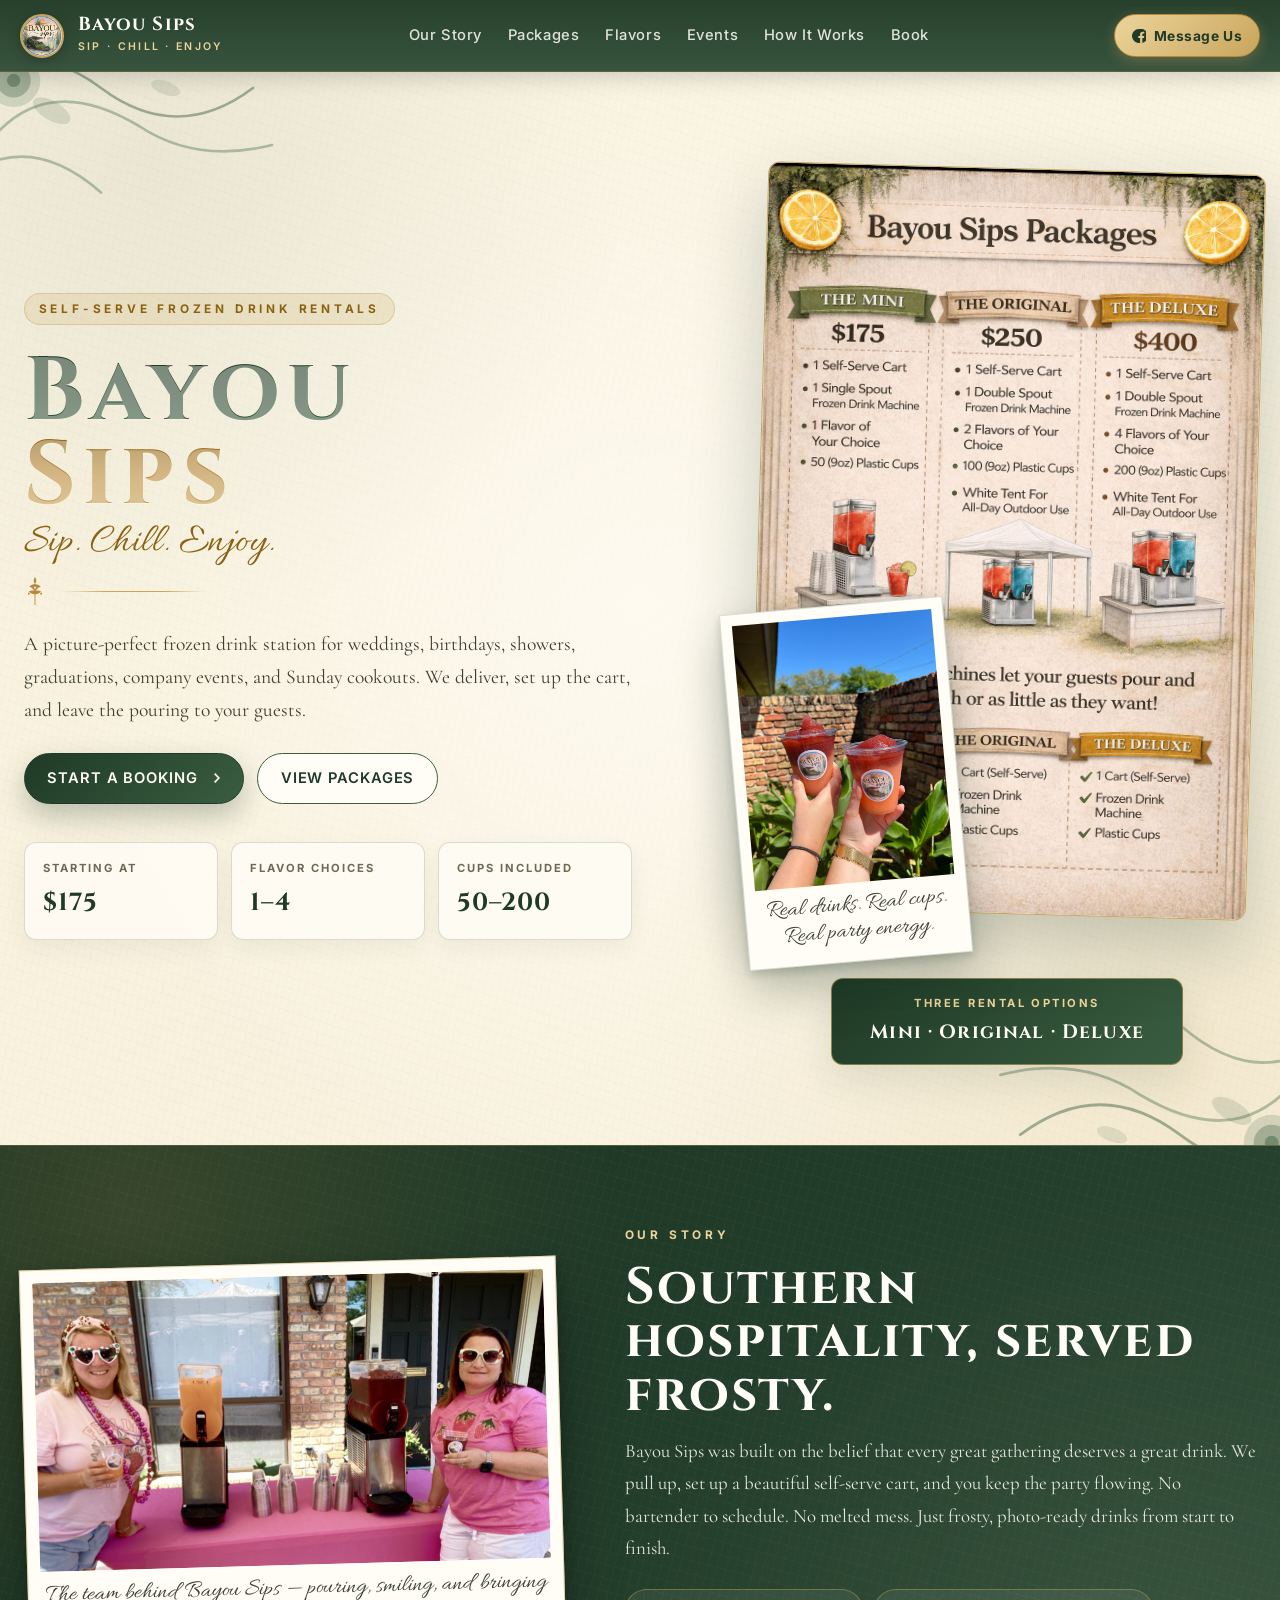
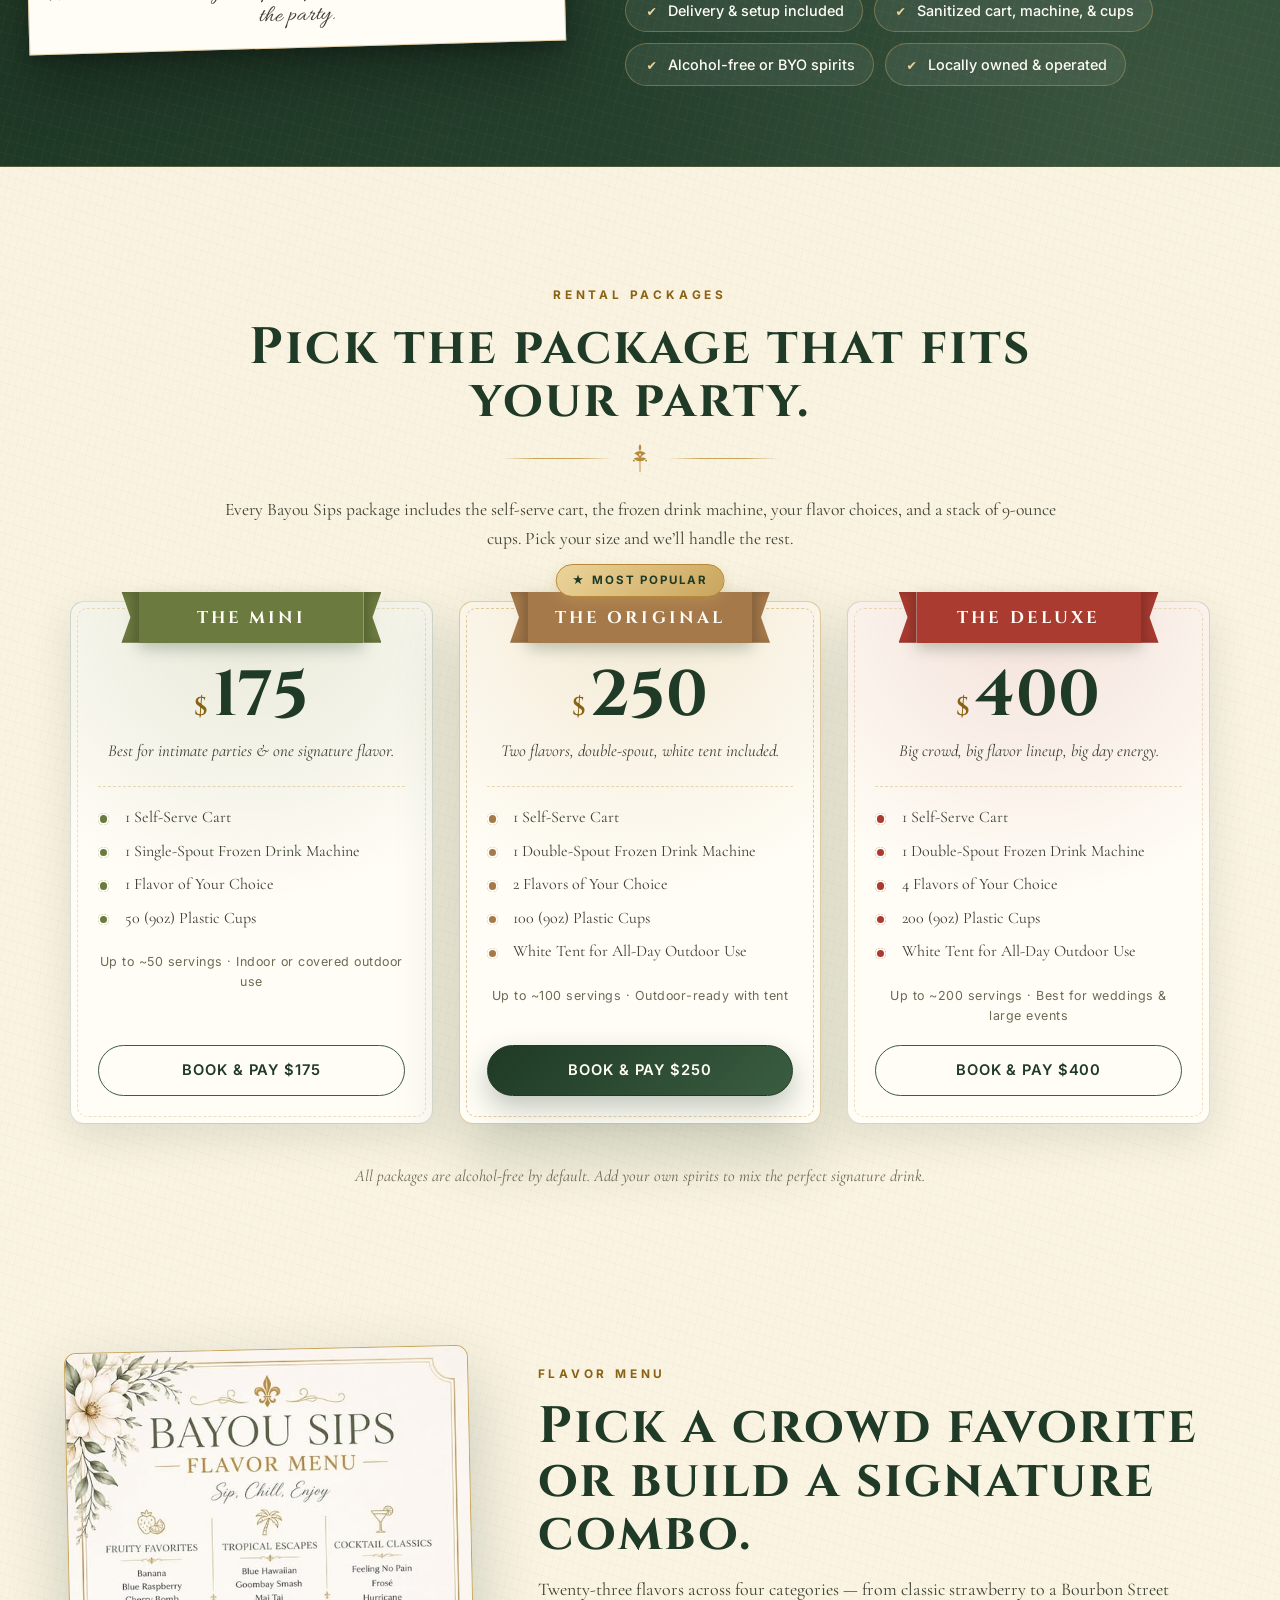
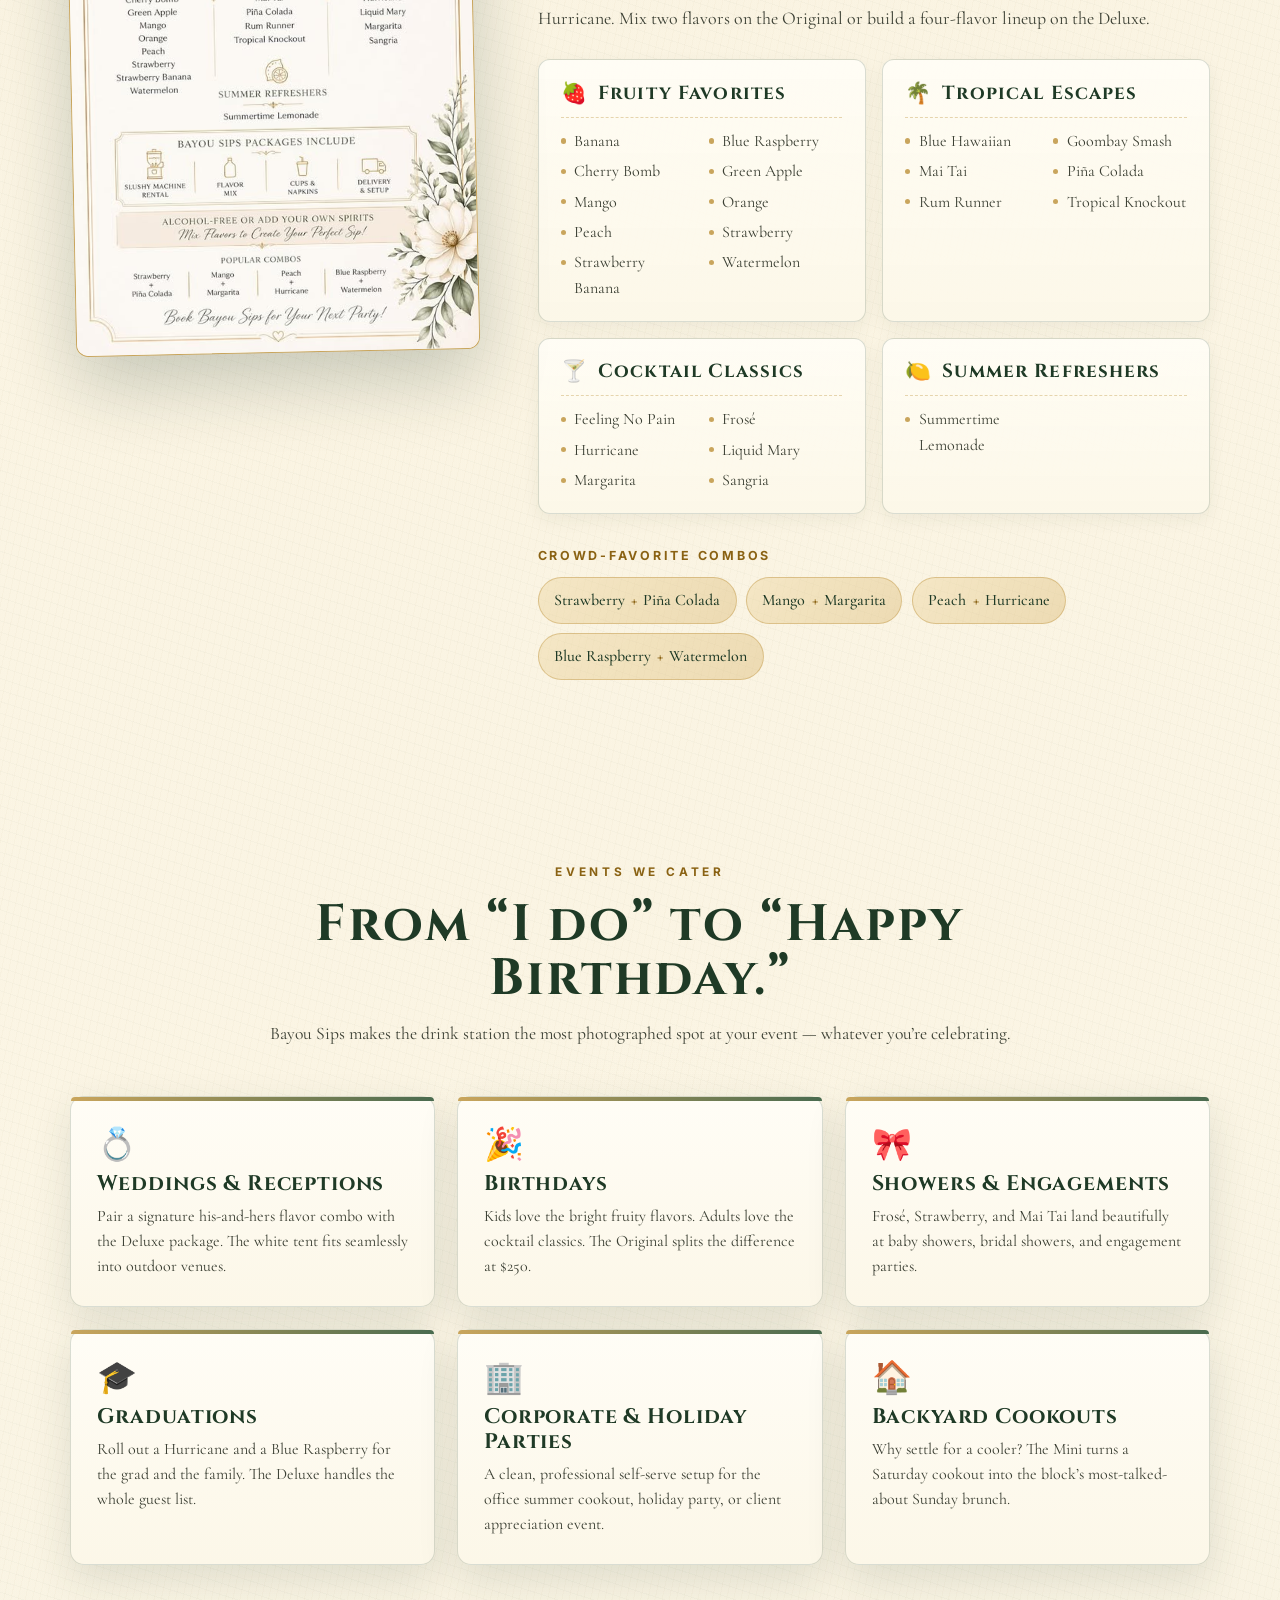
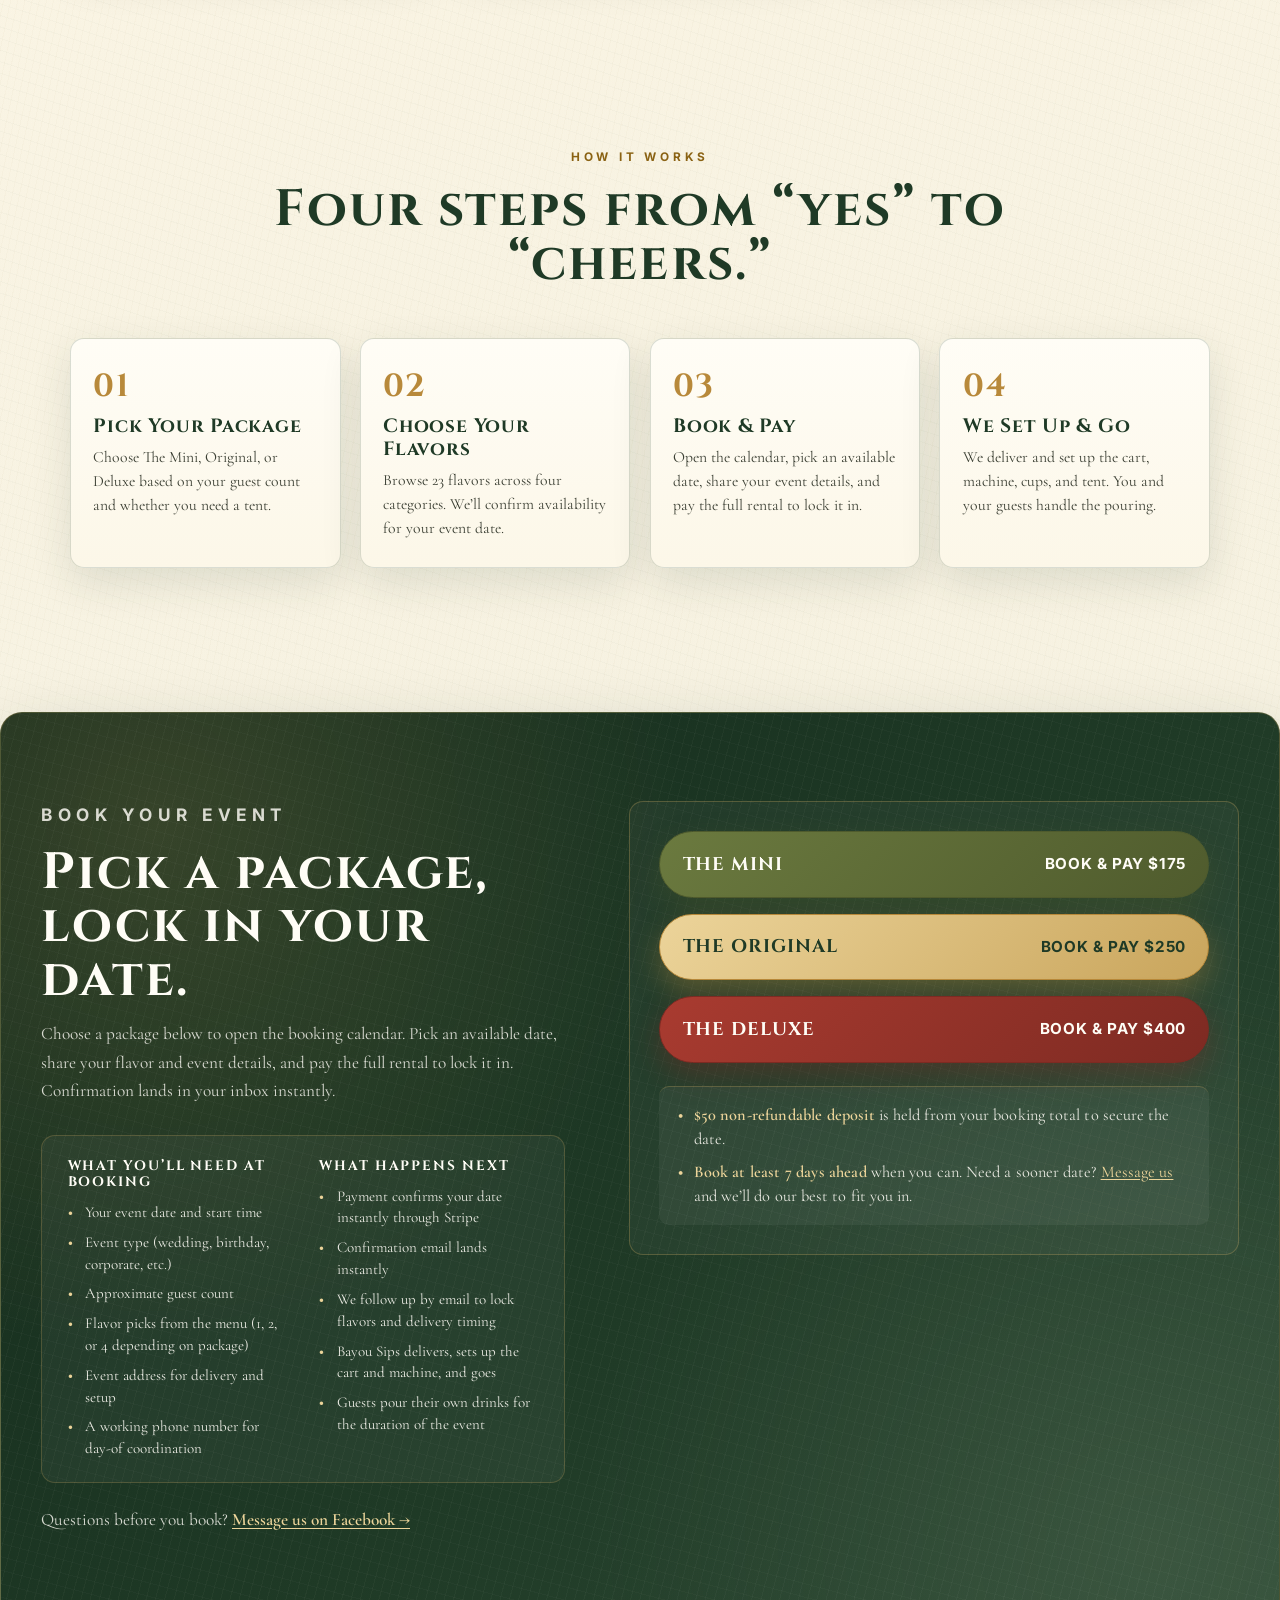
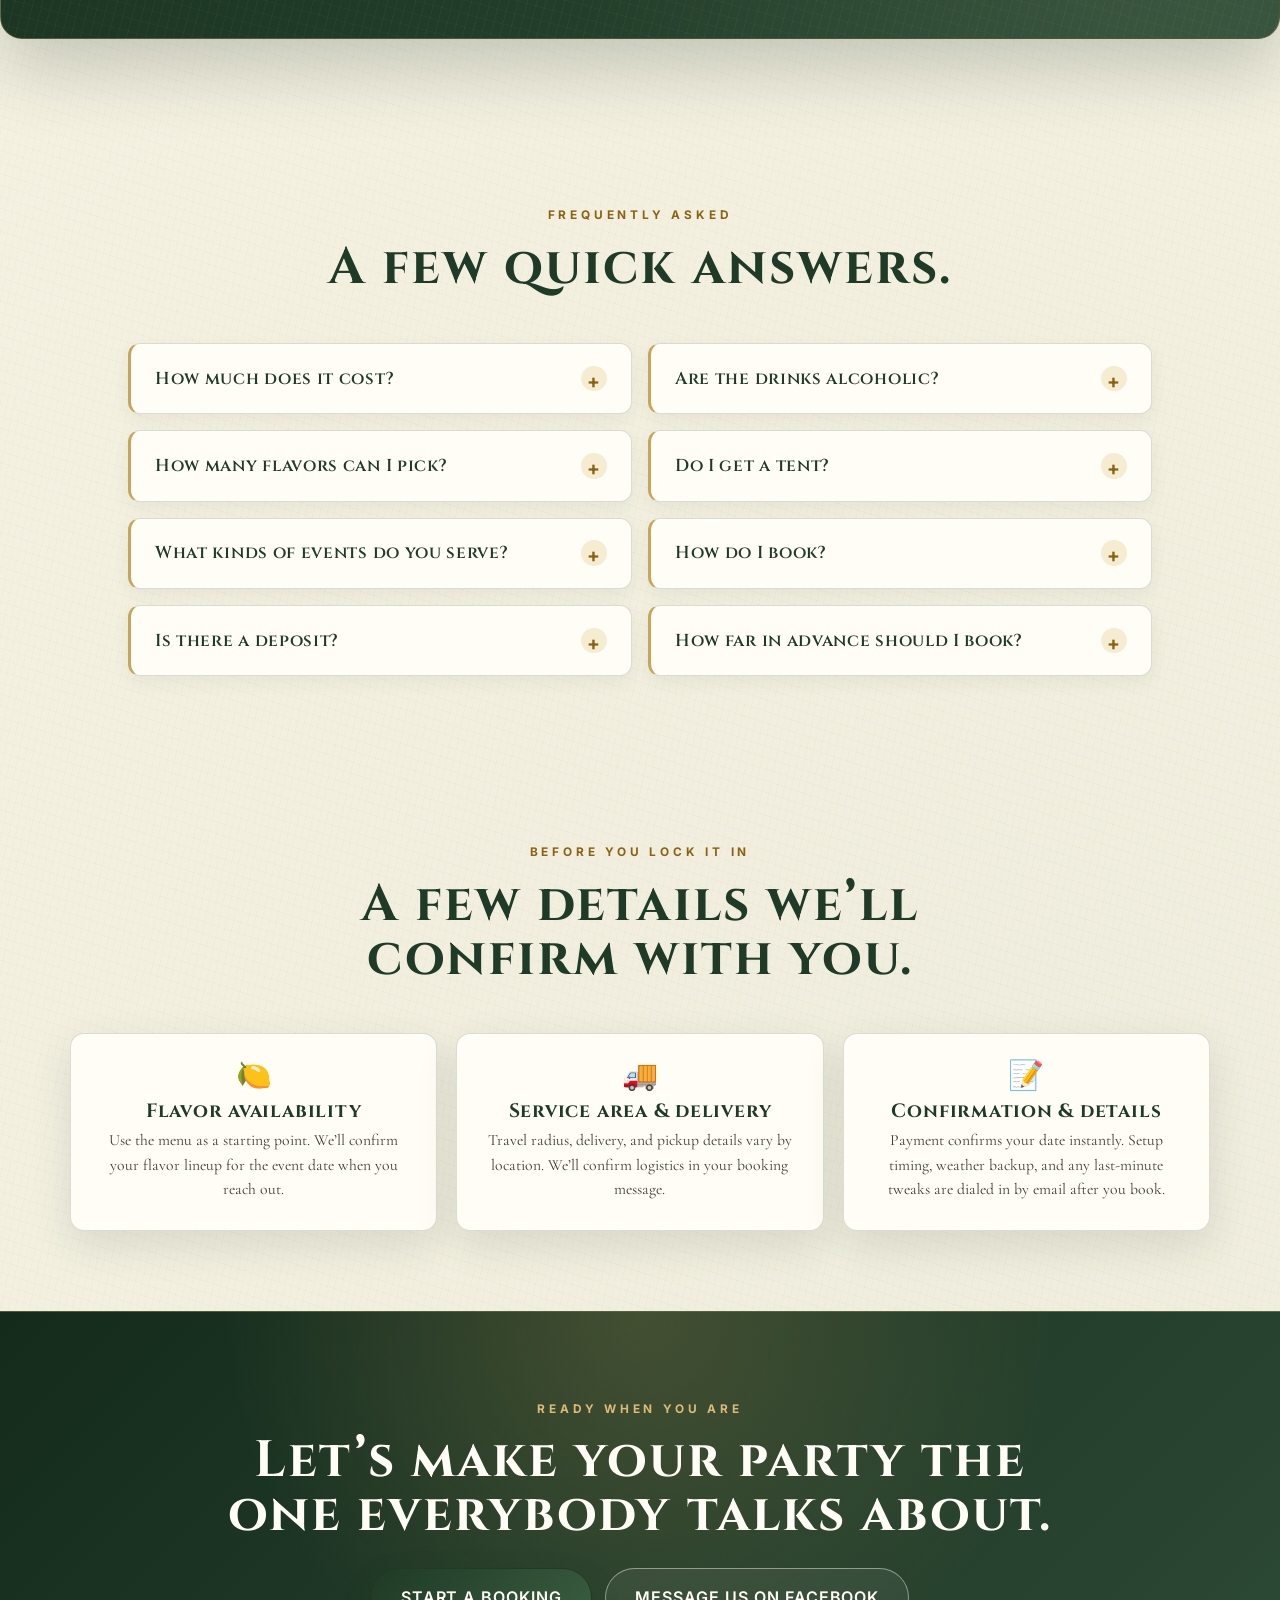
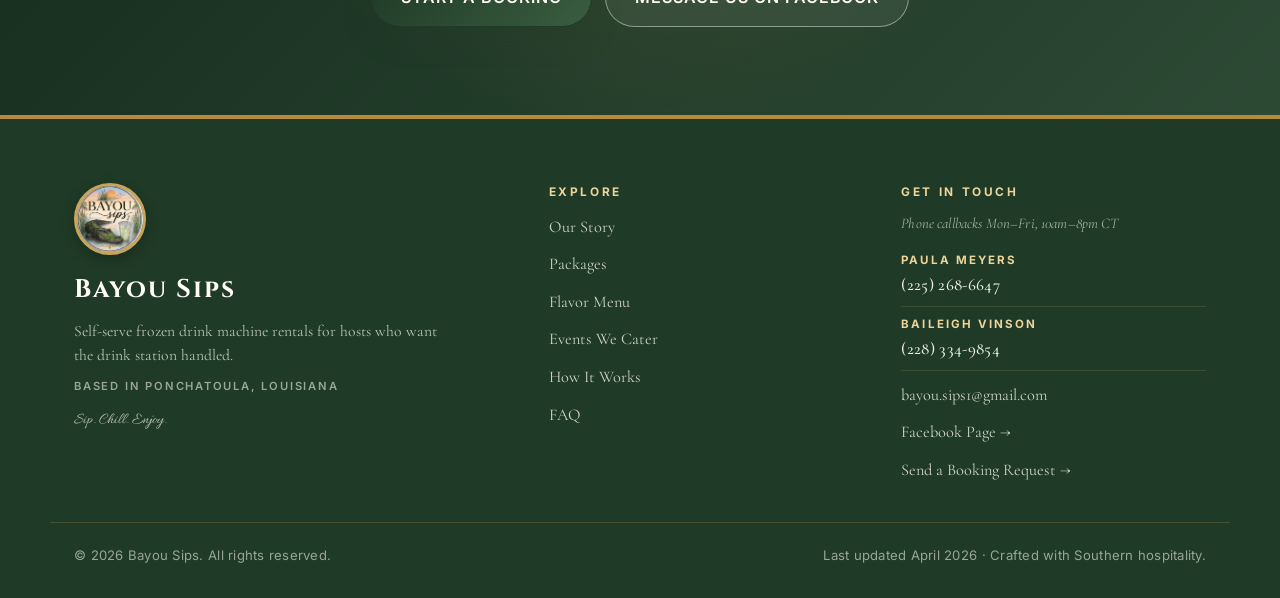
==== index.html @ 19d7117e "Add Ponchatoula origin + Mon-Fri 10-8 CT booking hours Bucket 3 partial — applied schema-best-practi" ====
<!doctype html>
<html lang="en">
  <head>
    <meta charset="utf-8">
    <meta name="viewport" content="width=device-width, initial-scale=1">
    <title>Bayou Sips | Self-Serve Frozen Drink Machine Rentals</title>
    <meta name="description" content="Bayou Sips rents self-serve frozen drink machines for weddings, birthdays, showers, graduations, and backyard parties. Three packages from $175 to $400 with carts, cups, tents, and a full flavor menu.">
    <meta name="robots" content="index,follow,max-image-preview:large">
    <meta name="theme-color" content="#2d4a35">
    <meta name="author" content="Paula Meyers and Baileigh Vinson">
    <link rel="canonical" href="https://bayousips.com/">
    <meta property="og:title" content="Bayou Sips - Frozen Drink Machine Rentals">
    <meta property="og:description" content="Self-serve frozen drink machine rentals with three event-ready packages and a full flavor menu. Sip. Chill. Enjoy.">
    <meta property="og:image" content="https://bayousips.com/assets/drinks1.jpg">
    <meta property="og:url" content="https://bayousips.com/">
    <meta property="og:site_name" content="Bayou Sips">
    <meta property="og:type" content="website">
    <meta name="twitter:card" content="summary_large_image">
    <meta name="twitter:title" content="Bayou Sips - Frozen Drink Machine Rentals">
    <meta name="twitter:description" content="Compare frozen drink rental packages, view the flavor menu, and request a booking. Three packages from $175.">
    <meta name="twitter:image" content="https://bayousips.com/assets/drinks1.jpg">
    <link rel="icon" type="image/jpeg" href="assets/logo.jpg">
    <link rel="apple-touch-icon" href="assets/logo.jpg">
    <link rel="preconnect" href="https://fonts.googleapis.com">
    <link rel="preconnect" href="https://fonts.gstatic.com" crossorigin>
    <link rel="preload" as="image" href="assets/sipspackages.jpg" fetchpriority="high">
    <link href="https://fonts.googleapis.com/css2?family=Cinzel:wght@500;600;700;800&family=Cormorant+Garamond:ital,wght@0,400;0,500;0,600;0,700;1,400;1,500&family=Allura&family=Inter:wght@400;500;600;700&display=swap" rel="stylesheet">
    <link rel="stylesheet" href="styles.css">
    <script type="application/ld+json">
      {
        "@context": "https://schema.org",
        "@graph": [
          {
            "@type": "Organization",
            "@id": "https://bayousips.com/#bayou-sips-organization",
            "name": "Bayou Sips",
            "slogan": "Sip. Chill. Enjoy.",
            "url": "https://bayousips.com/",
            "logo": "https://bayousips.com/assets/logo.jpg",
            "image": [
              "https://bayousips.com/assets/logo.jpg",
              "https://bayousips.com/assets/drinks1.jpg",
              "https://bayousips.com/assets/owners.jpg",
              "https://bayousips.com/assets/sipspackages.jpg",
              "https://bayousips.com/assets/sipsmenu.jpg"
            ],
            "email": "bayou.sips1@gmail.com",
            "sameAs": [
              "https://www.facebook.com/profile.php?id=61572368766729"
            ],
            "founder": [
              {
                "@type": "Person",
                "@id": "https://bayousips.com/#paula-meyers",
                "name": "Paula Meyers",
                "jobTitle": "Co-Owner",
                "telephone": "+1-225-268-6647",
                "worksFor": { "@id": "https://bayousips.com/#bayou-sips-organization" },
                "knowsAbout": ["Frozen drink machine rentals", "Event hospitality", "Louisiana hospitality"]
              },
              {
                "@type": "Person",
                "@id": "https://bayousips.com/#baileigh-vinson",
                "name": "Baileigh Vinson",
                "jobTitle": "Co-Owner",
                "telephone": "+1-228-334-9854",
                "worksFor": { "@id": "https://bayousips.com/#bayou-sips-organization" },
                "knowsAbout": ["Frozen drink machine rentals", "Event hospitality", "Louisiana hospitality"]
              }
            ],
            "description": "Bayou Sips is a Southern-rooted self-serve frozen drink machine rental service for events, parties, and celebrations."
          },
          {
            "@type": "LocalBusiness",
            "@id": "https://bayousips.com/#bayou-sips-local-business",
            "name": "Bayou Sips",
            "url": "https://bayousips.com/",
            "slogan": "Sip. Chill. Enjoy.",
            "description": "Bayou Sips provides self-serve frozen drink machine rental packages for events, including carts, plastic cups, flavor choices, and white tent options on selected packages. Based in Ponchatoula, Louisiana.",
            "image": [
              "https://bayousips.com/assets/logo.jpg",
              "https://bayousips.com/assets/drinks1.jpg",
              "https://bayousips.com/assets/owners.jpg",
              "https://bayousips.com/assets/sipspackages.jpg",
              "https://bayousips.com/assets/sipsmenu.jpg"
            ],
            "priceRange": "$175-$400",
            "email": "bayou.sips1@gmail.com",
            "telephone": "+1-225-268-6647",
            "address": {
              "@type": "PostalAddress",
              "addressLocality": "Ponchatoula",
              "addressRegion": "LA",
              "addressCountry": "US"
            },
            "geo": {
              "@type": "GeoCoordinates",
              "latitude": 30.4380,
              "longitude": -90.4412
            },
            "hasMap": "https://www.google.com/maps/place/Ponchatoula,+LA/",
            "openingHoursSpecification": [
              {
                "@type": "OpeningHoursSpecification",
                "dayOfWeek": ["Monday", "Tuesday", "Wednesday", "Thursday", "Friday"],
                "opens": "10:00",
                "closes": "20:00",
                "description": "Booking response and phone callback hours (Central Time). The online booking calendar at cal.com accepts reservations 24/7."
              }
            ],
            "founder": [
              { "@id": "https://bayousips.com/#paula-meyers" },
              { "@id": "https://bayousips.com/#baileigh-vinson" }
            ],
            "knowsAbout": [
              "Frozen drink machine rentals",
              "Wedding beverage services",
              "Self-serve daiquiri cart rentals",
              "Event bar rentals",
              "Birthday party drink stations",
              "Corporate event beverage catering"
            ],
            "contactPoint": [
              {
                "@type": "ContactPoint",
                "contactType": "Co-Owner",
                "name": "Paula Meyers",
                "telephone": "+1-225-268-6647",
                "areaServed": "US",
                "availableLanguage": "English",
                "hoursAvailable": {
                  "@type": "OpeningHoursSpecification",
                  "dayOfWeek": ["Monday", "Tuesday", "Wednesday", "Thursday", "Friday"],
                  "opens": "10:00",
                  "closes": "20:00"
                }
              },
              {
                "@type": "ContactPoint",
                "contactType": "Co-Owner",
                "name": "Baileigh Vinson",
                "telephone": "+1-228-334-9854",
                "areaServed": "US",
                "availableLanguage": "English",
                "hoursAvailable": {
                  "@type": "OpeningHoursSpecification",
                  "dayOfWeek": ["Monday", "Tuesday", "Wednesday", "Thursday", "Friday"],
                  "opens": "10:00",
                  "closes": "20:00"
                }
              }
            ],
            "sameAs": [
              "https://www.facebook.com/profile.php?id=61572368766729"
            ],
            "potentialAction": [
              {
                "@type": "ReserveAction",
                "name": "Book The Mini frozen drink machine rental",
                "target": {
                  "@type": "EntryPoint",
                  "urlTemplate": "https://cal.com/bayou.sips1/bayou-sips-the-mini",
                  "actionPlatform": [
                    "https://schema.org/DesktopWebPlatform",
                    "https://schema.org/MobileWebPlatform"
                  ]
                },
                "result": {
                  "@type": "Reservation",
                  "name": "The Mini rental reservation"
                }
              },
              {
                "@type": "ReserveAction",
                "name": "Book The Original frozen drink machine rental",
                "target": {
                  "@type": "EntryPoint",
                  "urlTemplate": "https://cal.com/bayou.sips1/bayou-sips-the-original",
                  "actionPlatform": [
                    "https://schema.org/DesktopWebPlatform",
                    "https://schema.org/MobileWebPlatform"
                  ]
                },
                "result": {
                  "@type": "Reservation",
                  "name": "The Original rental reservation"
                }
              },
              {
                "@type": "ReserveAction",
                "name": "Book The Deluxe frozen drink machine rental",
                "target": {
                  "@type": "EntryPoint",
                  "urlTemplate": "https://cal.com/bayou.sips1/bayou-sips-the-deluxe",
                  "actionPlatform": [
                    "https://schema.org/DesktopWebPlatform",
                    "https://schema.org/MobileWebPlatform"
                  ]
                },
                "result": {
                  "@type": "Reservation",
                  "name": "The Deluxe rental reservation"
                }
              }
            ],
            "makesOffer": {
              "@type": "OfferCatalog",
              "name": "Bayou Sips rental options",
              "itemListElement": [
                {
                  "@type": "Offer",
                  "@id": "https://bayousips.com/#offer-mini",
                  "name": "The Mini",
                  "category": "Frozen drink machine rental",
                  "price": "175",
                  "priceCurrency": "USD",
                  "priceSpecification": {
                    "@type": "UnitPriceSpecification",
                    "price": "175",
                    "priceCurrency": "USD",
                    "unitText": "per event rental",
                    "valueAddedTaxIncluded": false
                  },
                  "url": "https://cal.com/bayou.sips1/bayou-sips-the-mini",
                  "image": "https://bayousips.com/assets/sipspackages.jpg",
                  "availability": "https://schema.org/InStock",
                  "seller": { "@id": "https://bayousips.com/#bayou-sips-local-business" },
                  "itemOffered": {
                    "@type": "Service",
                    "name": "The Mini frozen drink machine rental",
                    "serviceType": "Frozen drink machine rental",
                    "provider": { "@id": "https://bayousips.com/#bayou-sips-local-business" },
                    "description": "Includes one self-serve cart, one single spout frozen drink machine, one flavor choice, and 50 9-ounce plastic cups. Best for intimate parties of up to about 50 guests."
                  }
                },
                {
                  "@type": "Offer",
                  "@id": "https://bayousips.com/#offer-original",
                  "name": "The Original",
                  "category": "Frozen drink machine rental",
                  "price": "250",
                  "priceCurrency": "USD",
                  "priceSpecification": {
                    "@type": "UnitPriceSpecification",
                    "price": "250",
                    "priceCurrency": "USD",
                    "unitText": "per event rental",
                    "valueAddedTaxIncluded": false
                  },
                  "url": "https://cal.com/bayou.sips1/bayou-sips-the-original",
                  "image": "https://bayousips.com/assets/sipspackages.jpg",
                  "availability": "https://schema.org/InStock",
                  "seller": { "@id": "https://bayousips.com/#bayou-sips-local-business" },
                  "itemOffered": {
                    "@type": "Service",
                    "name": "The Original frozen drink machine rental",
                    "serviceType": "Frozen drink machine rental",
                    "provider": { "@id": "https://bayousips.com/#bayou-sips-local-business" },
                    "description": "Includes one self-serve cart, one double spout frozen drink machine, two flavor choices, 100 9-ounce plastic cups, and a white tent for all-day outdoor use. Most popular package, sized for around 100 guests."
                  }
                },
                {
                  "@type": "Offer",
                  "@id": "https://bayousips.com/#offer-deluxe",
                  "name": "The Deluxe",
                  "category": "Frozen drink machine rental",
                  "price": "400",
                  "priceCurrency": "USD",
                  "priceSpecification": {
                    "@type": "UnitPriceSpecification",
                    "price": "400",
                    "priceCurrency": "USD",
                    "unitText": "per event rental",
                    "valueAddedTaxIncluded": false
                  },
                  "url": "https://cal.com/bayou.sips1/bayou-sips-the-deluxe",
                  "image": "https://bayousips.com/assets/sipspackages.jpg",
                  "availability": "https://schema.org/InStock",
                  "seller": { "@id": "https://bayousips.com/#bayou-sips-local-business" },
                  "itemOffered": {
                    "@type": "Service",
                    "name": "The Deluxe frozen drink machine rental",
                    "serviceType": "Frozen drink machine rental",
                    "provider": { "@id": "https://bayousips.com/#bayou-sips-local-business" },
                    "description": "Includes one self-serve cart, one double spout frozen drink machine, four flavor choices, 200 9-ounce plastic cups, and a white tent for all-day outdoor use. Best for weddings and large events of around 200 guests."
                  }
                }
              ]
            }
          },
          {
            "@type": "WebSite",
            "@id": "https://bayousips.com/#bayou-sips-website",
            "url": "https://bayousips.com/",
            "name": "Bayou Sips",
            "inLanguage": "en-US",
            "publisher": { "@id": "https://bayousips.com/#bayou-sips-organization" },
            "about": { "@id": "https://bayousips.com/#bayou-sips-local-business" }
          },
          {
            "@type": "WebPage",
            "@id": "https://bayousips.com/#webpage",
            "url": "https://bayousips.com/",
            "name": "Bayou Sips - Frozen Drink Machine Rentals",
            "isPartOf": { "@id": "https://bayousips.com/#bayou-sips-website" },
            "about": { "@id": "https://bayousips.com/#bayou-sips-local-business" },
            "primaryImageOfPage": "https://bayousips.com/assets/sipspackages.jpg",
            "inLanguage": "en-US",
            "speakable": {
              "@type": "SpeakableSpecification",
              "cssSelector": [".hero-lede", ".package-card", ".faq-item", ".booking-fineprint"]
            }
          },
          {
            "@type": "HowTo",
            "@id": "https://bayousips.com/#how-to-book",
            "name": "How to book a Bayou Sips frozen drink machine rental",
            "description": "Four-step process to reserve a Bayou Sips self-serve frozen drink machine for your event.",
            "totalTime": "PT5M",
            "estimatedCost": {
              "@type": "MonetaryAmount",
              "currency": "USD",
              "value": "175"
            },
            "step": [
              {
                "@type": "HowToStep",
                "position": 1,
                "name": "Pick your package",
                "text": "Compare The Mini ($175), The Original ($250), and The Deluxe ($400) and pick the package that matches your guest count and flavor needs."
              },
              {
                "@type": "HowToStep",
                "position": 2,
                "name": "Choose your flavors",
                "text": "Pick from the 23-flavor menu: 1 flavor for The Mini, 2 for The Original, or 4 for The Deluxe."
              },
              {
                "@type": "HowToStep",
                "position": 3,
                "name": "Book and pay",
                "text": "Click Book & Pay, pick an available date on the Cal.com calendar, share event details, and pay the full rental amount upfront through Stripe. A $50 portion is held as a non-refundable deposit. Confirmation email lands instantly."
              },
              {
                "@type": "HowToStep",
                "position": 4,
                "name": "We deliver and set up",
                "text": "Bayou Sips arrives, sets up the cart, machine, and tent (on The Original and Deluxe), and your guests pour their own drinks for the duration of the event."
              }
            ]
          },
          {
            "@type": "FAQPage",
            "@id": "https://bayousips.com/#faq",
            "about": { "@id": "https://bayousips.com/#bayou-sips-local-business" },
            "mainEntity": [
              {
                "@type": "Question",
                "name": "How much does it cost to rent a frozen drink machine from Bayou Sips?",
                "acceptedAnswer": {
                  "@type": "Answer",
                  "text": "Bayou Sips offers three packages: The Mini at $175, The Original at $250, and The Deluxe at $400. Each price is a flat rental that includes the self-serve cart, the frozen drink machine, plastic cups, and your flavor choices."
                }
              },
              {
                "@type": "Question",
                "name": "Are the drinks alcoholic?",
                "acceptedAnswer": {
                  "@type": "Answer",
                  "text": "All Bayou Sips flavors are alcohol-free by default. You are welcome to add your own spirits to create the perfect signature cocktail for your event."
                }
              },
              {
                "@type": "Question",
                "name": "How many flavors can I choose?",
                "acceptedAnswer": {
                  "@type": "Answer",
                  "text": "The Mini package includes one flavor, The Original includes two flavors on a double-spout machine, and The Deluxe includes four flavors on a double-spout machine."
                }
              },
              {
                "@type": "Question",
                "name": "Do the packages include a tent for outdoor events?",
                "acceptedAnswer": {
                  "@type": "Answer",
                  "text": "Yes. The Original and The Deluxe packages include a white tent for all-day outdoor use. The Mini package does not include a tent."
                }
              },
              {
                "@type": "Question",
                "name": "What kinds of events does Bayou Sips serve?",
                "acceptedAnswer": {
                  "@type": "Answer",
                  "text": "Bayou Sips serves weddings, birthday parties, baby and bridal showers, graduations, company events, holiday parties, and backyard gatherings of all sizes."
                }
              },
              {
                "@type": "Question",
                "name": "How do I book a Bayou Sips rental?",
                "acceptedAnswer": {
                  "@type": "Answer",
                  "text": "Choose your package on the Bayou Sips website and click Book & Pay. Pick your event date on the booking calendar, share your flavor and event details, and pay the full rental amount upfront through Stripe to lock in your reservation. Confirmation arrives by email instantly."
                }
              },
              {
                "@type": "Question",
                "name": "Is there a deposit?",
                "acceptedAnswer": {
                  "@type": "Answer",
                  "text": "A $50 non-refundable deposit is held from the booking total to secure your event date. The deposit is part of the rental amount, not an additional charge on top."
                }
              },
              {
                "@type": "Question",
                "name": "How far in advance should I book?",
                "acceptedAnswer": {
                  "@type": "Answer",
                  "text": "Bayou Sips recommends booking at least 7 days in advance. Short-notice events are welcome too. Message the Bayou Sips Facebook page and Bayou Sips will accommodate when calendar availability allows."
                }
              }
            ]
          }
        ]
      }
    </script>
  </head>
  <body>
    <a class="skip-link" href="#main">Skip to main content</a>

    <header class="site-header" id="top">
      <a class="brand-lockup" href="#top" aria-label="Bayou Sips home">
        <img class="brand-mark brand-mark-img" src="assets/logo.jpg" alt="Bayou Sips alligator and frozen drink logo" width="44" height="44">
        <span class="brand-text">
          <strong>Bayou Sips</strong>
          <small>Sip &middot; Chill &middot; Enjoy</small>
        </span>
      </a>
      <nav class="primary-nav" aria-label="Primary navigation">
        <a href="#story">Our Story</a>
        <a href="#rentals">Packages</a>
        <a href="#flavor-menu">Flavors</a>
        <a href="#events">Events</a>
        <a href="#how-it-works">How It Works</a>
        <a href="#booking">Book</a>
      </nav>
      <a class="header-action" href="https://www.facebook.com/profile.php?id=61572368766729" target="_blank" rel="noreferrer">
        <svg viewBox="0 0 16 16" width="14" height="14" aria-hidden="true"><path fill="currentColor" d="M8 0a8 8 0 1 0 1.25 15.9V10.3H7.2V8h2.05V6.2c0-2.04 1.21-3.16 3.06-3.16.89 0 1.81.16 1.81.16v2H13.1c-1 0-1.31.62-1.31 1.26V8h2.24l-.36 2.3h-1.88V16A8 8 0 0 0 8 0z"/></svg>
        Message Us
      </a>
    </header>

    <main id="main">
      <section class="hero" aria-labelledby="hero-title">
        <div class="hero-ornament hero-ornament-tl" aria-hidden="true">
          <svg viewBox="0 0 200 200">
            <g fill="none" stroke="currentColor" stroke-width="1.4" stroke-linecap="round">
              <path d="M10 40 Q 50 10 90 40 T 170 40" opacity=".5"/>
              <path d="M30 70 Q 60 30 110 60 Q 140 80 180 70" opacity=".4"/>
              <path d="M14 90 Q 50 60 90 95" opacity=".4"/>
            </g>
            <g fill="currentColor" opacity=".75">
              <circle cx="44" cy="36" r="14" opacity=".25"/>
              <circle cx="44" cy="36" r="9" opacity=".5"/>
              <circle cx="44" cy="36" r="3.5"/>
              <ellipse cx="62" cy="22" rx="14" ry="6" opacity=".25" transform="rotate(-25 62 22)"/>
              <ellipse cx="26" cy="22" rx="12" ry="5" opacity=".22" transform="rotate(20 26 22)"/>
              <ellipse cx="20" cy="48" rx="11" ry="5" opacity=".22" transform="rotate(-30 20 48)"/>
              <ellipse cx="64" cy="52" rx="11" ry="5" opacity=".22" transform="rotate(30 64 52)"/>
              <ellipse cx="98" cy="22" rx="9" ry="4" opacity=".18" transform="rotate(-15 98 22)"/>
              <ellipse cx="124" cy="40" rx="8" ry="3.5" opacity=".18" transform="rotate(20 124 40)"/>
            </g>
          </svg>
        </div>
        <div class="hero-ornament hero-ornament-br" aria-hidden="true">
          <svg viewBox="0 0 200 200">
            <g fill="none" stroke="currentColor" stroke-width="1.4" stroke-linecap="round">
              <path d="M190 160 Q 150 190 110 160 T 30 160" opacity=".5"/>
              <path d="M170 130 Q 140 170 90 140 Q 60 120 20 130" opacity=".4"/>
              <path d="M186 110 Q 150 140 110 105" opacity=".4"/>
            </g>
            <g fill="currentColor" opacity=".75">
              <circle cx="156" cy="164" r="14" opacity=".25"/>
              <circle cx="156" cy="164" r="9" opacity=".5"/>
              <circle cx="156" cy="164" r="3.5"/>
              <ellipse cx="138" cy="178" rx="14" ry="6" opacity=".25" transform="rotate(-25 138 178)"/>
              <ellipse cx="174" cy="178" rx="12" ry="5" opacity=".22" transform="rotate(20 174 178)"/>
              <ellipse cx="180" cy="152" rx="11" ry="5" opacity=".22" transform="rotate(-30 180 152)"/>
              <ellipse cx="136" cy="148" rx="11" ry="5" opacity=".22" transform="rotate(30 136 148)"/>
              <ellipse cx="102" cy="178" rx="9" ry="4" opacity=".18" transform="rotate(-15 102 178)"/>
              <ellipse cx="76" cy="160" rx="8" ry="3.5" opacity=".18" transform="rotate(20 76 160)"/>
            </g>
          </svg>
        </div>

        <div class="hero-copy">
          <p class="eyebrow">Self-Serve Frozen Drink Rentals</p>
          <h1 id="hero-title"><span class="hero-title-bayou">Bayou</span><span class="hero-title-sips">Sips</span></h1>
          <p class="hero-script">Sip. Chill. Enjoy.</p>
          <div class="fleur-divider" aria-hidden="true">
            <span class="fleur-line"></span>
            <svg viewBox="0 0 24 32" width="22" height="28" class="fleur-icon"><path fill="currentColor" d="M12 0c-2 3-2 5.5.4 8.6-2.7-.6-5 .4-7 2.6 2.6.7 4.6 2.4 5.9 4.8-1.9-.9-4-.6-6.4.7 1.8 1.9 3.9 2.9 6.6 3.1V32h1V19.8c2.7-.2 4.8-1.2 6.6-3.1-2.4-1.3-4.5-1.6-6.4-.7 1.3-2.4 3.3-4.1 5.9-4.8-2-2.2-4.3-3.2-7-2.6 2.4-3.1 2.4-5.6.4-8.6zm-1 11h2v2h-2zM4 18h2v2H4zm14 0h2v2h-2z"/></svg>
            <span class="fleur-line"></span>
          </div>
          <p class="hero-lede">
            A picture-perfect frozen drink station for weddings, birthdays, showers,
            graduations, company events, and Sunday cookouts. We deliver, set up the cart,
            and leave the pouring to your guests.
          </p>
          <div class="hero-actions" aria-label="Primary actions">
            <a class="button button-primary" href="#booking">Start a Booking
              <svg viewBox="0 0 16 16" width="14" height="14" aria-hidden="true"><path fill="currentColor" d="M1 8h12.4l-4.2-4.2 1.4-1.4L16 8l-5.4 5.6-1.4-1.4L13.4 8z"/></svg>
            </a>
            <a class="button button-ghost" href="#rentals">View Packages</a>
          </div>
          <dl class="hero-stats" aria-label="Rental highlights">
            <div>
              <dt>Starting at</dt>
              <dd>$175</dd>
            </div>
            <div>
              <dt>Flavor choices</dt>
              <dd>1&ndash;4</dd>
            </div>
            <div>
              <dt>Cups included</dt>
              <dd>50&ndash;200</dd>
            </div>
          </dl>
        </div>

        <div class="hero-showcase" aria-label="Bayou Sips photo and package flyer">
          <div class="hero-stack">
            <figure class="poster-card package-poster">
              <img src="assets/sipspackages.jpg" width="1024" height="1536" fetchpriority="high" decoding="async" alt="Bayou Sips rental flyer with Mini, Original, and Deluxe pricing">
            </figure>
            <figure class="polaroid hero-polaroid">
              <img src="assets/drinks1.jpg" width="768" height="1024" alt="Two strawberry frozen drinks in branded Bayou Sips cups">
              <figcaption>Real drinks. Real cups. Real party energy.</figcaption>
            </figure>
          </div>
          <div class="hero-note">
            <span>Three Rental Options</span>
            <strong>Mini &middot; Original &middot; Deluxe</strong>
          </div>
        </div>
      </section>

      <section class="story-band" id="story" aria-labelledby="story-title">
        <div class="story-band-inner">
          <figure class="story-photo">
            <img src="assets/owners.jpg" width="950" height="528" loading="lazy" alt="The owners of Bayou Sips standing behind two frozen drink machines at an event">
            <figcaption>The team behind Bayou Sips &mdash; pouring, smiling, and bringing the party.</figcaption>
          </figure>
          <div class="story-copy">
            <p class="kicker kicker-light">Our Story</p>
            <h2 id="story-title">Southern hospitality, served frosty.</h2>
            <p class="story-lede">
              Bayou Sips was built on the belief that every great gathering deserves a great drink.
              We pull up, set up a beautiful self-serve cart, and you keep the party flowing.
              No bartender to schedule. No melted mess. Just frosty, photo-ready drinks from start to finish.
            </p>
            <ul class="story-pills" aria-label="What we bring to your event">
              <li><span class="pill-icon" aria-hidden="true">&#10004;</span> Delivery &amp; setup included</li>
              <li><span class="pill-icon" aria-hidden="true">&#10004;</span> Sanitized cart, machine, &amp; cups</li>
              <li><span class="pill-icon" aria-hidden="true">&#10004;</span> Alcohol-free or BYO spirits</li>
              <li><span class="pill-icon" aria-hidden="true">&#10004;</span> Locally owned &amp; operated</li>
            </ul>
          </div>
        </div>
      </section>

      <section class="section rental-section" id="rentals" aria-labelledby="rentals-title">
        <div class="section-heading center">
          <p class="kicker">Rental Packages</p>
          <h2 id="rentals-title">Pick the package that fits your party.</h2>
          <div class="fleur-divider" aria-hidden="true">
            <span class="fleur-line"></span>
            <svg viewBox="0 0 24 32" width="22" height="28" class="fleur-icon"><path fill="currentColor" d="M12 0c-2 3-2 5.5.4 8.6-2.7-.6-5 .4-7 2.6 2.6.7 4.6 2.4 5.9 4.8-1.9-.9-4-.6-6.4.7 1.8 1.9 3.9 2.9 6.6 3.1V32h1V19.8c2.7-.2 4.8-1.2 6.6-3.1-2.4-1.3-4.5-1.6-6.4-.7 1.3-2.4 3.3-4.1 5.9-4.8-2-2.2-4.3-3.2-7-2.6 2.4-3.1 2.4-5.6.4-8.6zm-1 11h2v2h-2zM4 18h2v2H4zm14 0h2v2h-2z"/></svg>
            <span class="fleur-line"></span>
          </div>
          <p>Every Bayou Sips package includes the self-serve cart, the frozen drink machine, your flavor choices, and a stack of 9-ounce cups. Pick your size and we&rsquo;ll handle the rest.</p>
        </div>

        <div class="package-grid" aria-label="Bayou Sips rental options">
          <article class="package-card mini" data-package-card="The Mini">
            <div class="ribbon ribbon-mini" aria-hidden="true">
              <span>The Mini</span>
            </div>
            <p class="price-row"><span class="price-currency">$</span><span class="price-amount">175</span></p>
            <p class="package-tagline">Best for intimate parties &amp; one signature flavor.</p>
            <ul class="feature-list">
              <li>1 Self-Serve Cart</li>
              <li>1 Single-Spout Frozen Drink Machine</li>
              <li>1 Flavor of Your Choice</li>
              <li>50 (9oz) Plastic Cups</li>
            </ul>
            <p class="package-fineprint">Up to ~50 servings &middot; Indoor or covered outdoor use</p>
            <a class="button button-card" href="https://cal.com/bayou.sips1/bayou-sips-the-mini" data-cal-namespace="bayou-sips" data-cal-link="bayou.sips1/bayou-sips-the-mini" data-cal-config='{"layout":"month_view"}'>Book &amp; Pay $175</a>
          </article>

          <article class="package-card original featured" data-package-card="The Original">
            <div class="package-badge"><span aria-hidden="true">&#9733;</span> Most Popular</div>
            <div class="ribbon ribbon-original" aria-hidden="true">
              <span>The Original</span>
            </div>
            <p class="price-row"><span class="price-currency">$</span><span class="price-amount">250</span></p>
            <p class="package-tagline">Two flavors, double-spout, white tent included.</p>
            <ul class="feature-list">
              <li>1 Self-Serve Cart</li>
              <li>1 Double-Spout Frozen Drink Machine</li>
              <li>2 Flavors of Your Choice</li>
              <li>100 (9oz) Plastic Cups</li>
              <li>White Tent for All-Day Outdoor Use</li>
            </ul>
            <p class="package-fineprint">Up to ~100 servings &middot; Outdoor-ready with tent</p>
            <a class="button button-card button-primary" href="https://cal.com/bayou.sips1/bayou-sips-the-original" data-cal-namespace="bayou-sips" data-cal-link="bayou.sips1/bayou-sips-the-original" data-cal-config='{"layout":"month_view"}'>Book &amp; Pay $250</a>
          </article>

          <article class="package-card deluxe" data-package-card="The Deluxe">
            <div class="ribbon ribbon-deluxe" aria-hidden="true">
              <span>The Deluxe</span>
            </div>
            <p class="price-row"><span class="price-currency">$</span><span class="price-amount">400</span></p>
            <p class="package-tagline">Big crowd, big flavor lineup, big day energy.</p>
            <ul class="feature-list">
              <li>1 Self-Serve Cart</li>
              <li>1 Double-Spout Frozen Drink Machine</li>
              <li>4 Flavors of Your Choice</li>
              <li>200 (9oz) Plastic Cups</li>
              <li>White Tent for All-Day Outdoor Use</li>
            </ul>
            <p class="package-fineprint">Up to ~200 servings &middot; Best for weddings &amp; large events</p>
            <a class="button button-card" href="https://cal.com/bayou.sips1/bayou-sips-the-deluxe" data-cal-namespace="bayou-sips" data-cal-link="bayou.sips1/bayou-sips-the-deluxe" data-cal-config='{"layout":"month_view"}'>Book &amp; Pay $400</a>
          </article>
        </div>

        <p class="package-footnote">All packages are alcohol-free by default. Add your own spirits to mix the perfect signature drink.</p>
      </section>

      <section class="section flavor-section" id="flavor-menu" aria-labelledby="flavors-title">
        <div class="flavor-poster-wrap">
          <figure class="poster-card menu-poster">
            <img src="assets/sipsmenu.jpg" width="526" height="789" loading="lazy" alt="Bayou Sips flavor menu with fruity favorites, tropical escapes, cocktail classics, and popular combos">
          </figure>
        </div>

        <div class="flavor-copy">
          <p class="kicker">Flavor Menu</p>
          <h2 id="flavors-title">Pick a crowd favorite or build a signature combo.</h2>
          <p class="flavor-lede">Twenty-three flavors across four categories &mdash; from classic strawberry to a Bourbon Street Hurricane. Mix two flavors on the Original or build a four-flavor lineup on the Deluxe.</p>

          <div class="flavor-groups">
            <section aria-labelledby="fruity-title" class="flavor-group">
              <header><span class="flavor-icon" aria-hidden="true">&#127827;</span><h3 id="fruity-title">Fruity Favorites</h3></header>
              <ul>
                <li>Banana</li><li>Blue Raspberry</li><li>Cherry Bomb</li>
                <li>Green Apple</li><li>Mango</li><li>Orange</li>
                <li>Peach</li><li>Strawberry</li><li>Strawberry Banana</li>
                <li>Watermelon</li>
              </ul>
            </section>
            <section aria-labelledby="tropical-title" class="flavor-group">
              <header><span class="flavor-icon" aria-hidden="true">&#127796;</span><h3 id="tropical-title">Tropical Escapes</h3></header>
              <ul>
                <li>Blue Hawaiian</li><li>Goombay Smash</li><li>Mai Tai</li>
                <li>Pi&ntilde;a Colada</li><li>Rum Runner</li><li>Tropical Knockout</li>
              </ul>
            </section>
            <section aria-labelledby="cocktail-title" class="flavor-group">
              <header><span class="flavor-icon" aria-hidden="true">&#127864;</span><h3 id="cocktail-title">Cocktail Classics</h3></header>
              <ul>
                <li>Feeling No Pain</li><li>Fros&eacute;</li><li>Hurricane</li>
                <li>Liquid Mary</li><li>Margarita</li><li>Sangria</li>
              </ul>
            </section>
            <section aria-labelledby="summer-title" class="flavor-group">
              <header><span class="flavor-icon" aria-hidden="true">&#127819;</span><h3 id="summer-title">Summer Refreshers</h3></header>
              <ul>
                <li>Summertime Lemonade</li>
              </ul>
            </section>
          </div>

          <div class="combo-block">
            <p class="combo-label">Crowd-Favorite Combos</p>
            <div class="combo-strip" aria-label="Popular flavor combinations">
              <span>Strawberry <em>+</em> Pi&ntilde;a Colada</span>
              <span>Mango <em>+</em> Margarita</span>
              <span>Peach <em>+</em> Hurricane</span>
              <span>Blue Raspberry <em>+</em> Watermelon</span>
            </div>
          </div>
        </div>
      </section>

      <section class="section events-section" id="events" aria-labelledby="events-title">
        <div class="section-heading center">
          <p class="kicker">Events We Cater</p>
          <h2 id="events-title">From &ldquo;I do&rdquo; to &ldquo;Happy Birthday.&rdquo;</h2>
          <p>Bayou Sips makes the drink station the most photographed spot at your event &mdash; whatever you&rsquo;re celebrating.</p>
        </div>

        <div class="events-grid">
          <article class="event-card">
            <span class="event-emoji" aria-hidden="true">&#128141;</span>
            <h3>Weddings &amp; Receptions</h3>
            <p>Pair a signature his-and-hers flavor combo with the Deluxe package. The white tent fits seamlessly into outdoor venues.</p>
          </article>
          <article class="event-card">
            <span class="event-emoji" aria-hidden="true">&#127881;</span>
            <h3>Birthdays</h3>
            <p>Kids love the bright fruity flavors. Adults love the cocktail classics. The Original splits the difference at $250.</p>
          </article>
          <article class="event-card">
            <span class="event-emoji" aria-hidden="true">&#127872;</span>
            <h3>Showers &amp; Engagements</h3>
            <p>Fros&eacute;, Strawberry, and Mai Tai land beautifully at baby showers, bridal showers, and engagement parties.</p>
          </article>
          <article class="event-card">
            <span class="event-emoji" aria-hidden="true">&#127891;</span>
            <h3>Graduations</h3>
            <p>Roll out a Hurricane and a Blue Raspberry for the grad and the family. The Deluxe handles the whole guest list.</p>
          </article>
          <article class="event-card">
            <span class="event-emoji" aria-hidden="true">&#127970;</span>
            <h3>Corporate &amp; Holiday Parties</h3>
            <p>A clean, professional self-serve setup for the office summer cookout, holiday party, or client appreciation event.</p>
          </article>
          <article class="event-card">
            <span class="event-emoji" aria-hidden="true">&#127968;</span>
            <h3>Backyard Cookouts</h3>
            <p>Why settle for a cooler? The Mini turns a Saturday cookout into the block&rsquo;s most-talked-about Sunday brunch.</p>
          </article>
        </div>
      </section>

      <section class="section how-section" id="how-it-works" aria-labelledby="how-title">
        <div class="section-heading center on-paper">
          <p class="kicker">How It Works</p>
          <h2 id="how-title">Four steps from &ldquo;yes&rdquo; to &ldquo;cheers.&rdquo;</h2>
        </div>

        <ol class="how-steps">
          <li>
            <span class="how-num" aria-hidden="true">01</span>
            <h3>Pick Your Package</h3>
            <p>Choose The Mini, Original, or Deluxe based on your guest count and whether you need a tent.</p>
          </li>
          <li>
            <span class="how-num" aria-hidden="true">02</span>
            <h3>Choose Your Flavors</h3>
            <p>Browse 23 flavors across four categories. We&rsquo;ll confirm availability for your event date.</p>
          </li>
          <li>
            <span class="how-num" aria-hidden="true">03</span>
            <h3>Book &amp; Pay</h3>
            <p>Open the calendar, pick an available date, share your event details, and pay the full rental to lock it in.</p>
          </li>
          <li>
            <span class="how-num" aria-hidden="true">04</span>
            <h3>We Set Up &amp; Go</h3>
            <p>We deliver and set up the cart, machine, cups, and tent. You and your guests handle the pouring.</p>
          </li>
        </ol>
      </section>

      <section class="section booking-section" id="booking" aria-labelledby="booking-title">
        <div class="booking-copy">
          <p class="kicker kicker-gold">Book Your Event</p>
          <h2 id="booking-title">Pick a package, lock in your date.</h2>
          <p>
            Choose a package below to open the booking calendar. Pick an available date,
            share your flavor and event details, and pay the full rental to lock it in.
            Confirmation lands in your inbox instantly.
          </p>

          <div class="booking-facts" aria-label="What to expect when you book">
            <div class="booking-facts-col">
              <h3 class="booking-facts-heading">What you&rsquo;ll need at booking</h3>
              <ul>
                <li>Your event date and start time</li>
                <li>Event type (wedding, birthday, corporate, etc.)</li>
                <li>Approximate guest count</li>
                <li>Flavor picks from the menu (1, 2, or 4 depending on package)</li>
                <li>Event address for delivery and setup</li>
                <li>A working phone number for day-of coordination</li>
              </ul>
            </div>
            <div class="booking-facts-col">
              <h3 class="booking-facts-heading">What happens next</h3>
              <ul>
                <li>Payment confirms your date instantly through Stripe</li>
                <li>Confirmation email lands instantly</li>
                <li>We follow up by email to lock flavors and delivery timing</li>
                <li>Bayou Sips delivers, sets up the cart and machine, and goes</li>
                <li>Guests pour their own drinks for the duration of the event</li>
              </ul>
            </div>
          </div>

          <p class="booking-secondary">
            Questions before you book?
            <a class="booking-fb-link" href="https://www.facebook.com/profile.php?id=61572368766729" target="_blank" rel="noreferrer">Message us on Facebook &rarr;</a>
          </p>
        </div>

        <div class="booking-pay">
          <a class="button booking-cta cta-mini"
             href="https://cal.com/bayou.sips1/bayou-sips-the-mini"
             data-cal-namespace="bayou-sips"
             data-cal-link="bayou.sips1/bayou-sips-the-mini"
             data-cal-config='{"layout":"month_view"}'
             aria-label="Book and pay $175 for The Mini frozen drink machine rental">
            <span class="booking-cta-name">The Mini</span>
            <span class="booking-cta-price">Book &amp; Pay $175</span>
          </a>
          <a class="button booking-cta cta-original"
             href="https://cal.com/bayou.sips1/bayou-sips-the-original"
             data-cal-namespace="bayou-sips"
             data-cal-link="bayou.sips1/bayou-sips-the-original"
             data-cal-config='{"layout":"month_view"}'
             aria-label="Book and pay $250 for The Original frozen drink machine rental">
            <span class="booking-cta-name">The Original</span>
            <span class="booking-cta-price">Book &amp; Pay $250</span>
          </a>
          <a class="button booking-cta cta-deluxe"
             href="https://cal.com/bayou.sips1/bayou-sips-the-deluxe"
             data-cal-namespace="bayou-sips"
             data-cal-link="bayou.sips1/bayou-sips-the-deluxe"
             data-cal-config='{"layout":"month_view"}'
             aria-label="Book and pay $400 for The Deluxe frozen drink machine rental">
            <span class="booking-cta-name">The Deluxe</span>
            <span class="booking-cta-price">Book &amp; Pay $400</span>
          </a>

          <ul class="booking-fineprint" aria-label="Booking policy">
            <li><strong>$50 non-refundable deposit</strong> is held from your booking total to secure the date.</li>
            <li><strong>Book at least 7 days ahead</strong> when you can. Need a sooner date? <a href="https://www.facebook.com/profile.php?id=61572368766729" target="_blank" rel="noreferrer">Message us</a> and we&rsquo;ll do our best to fit you in.</li>
          </ul>
        </div>
      </section>

      <section class="section faq-section" id="faq" aria-labelledby="faq-title">
        <div class="section-heading center">
          <p class="kicker">Frequently Asked</p>
          <h2 id="faq-title">A few quick answers.</h2>
        </div>
        <div class="faq-grid">
          <details class="faq-item">
            <summary>How much does it cost?</summary>
            <p>Bayou Sips offers three packages: The Mini at $175, The Original at $250, and The Deluxe at $400. Each price is a flat rental that includes the self-serve cart, the frozen drink machine, plastic cups, and your flavor choices.</p>
          </details>
          <details class="faq-item">
            <summary>Are the drinks alcoholic?</summary>
            <p>All Bayou Sips flavors are alcohol-free by default. You are welcome to add your own spirits to create the perfect signature cocktail for your event.</p>
          </details>
          <details class="faq-item">
            <summary>How many flavors can I pick?</summary>
            <p>The Mini includes one flavor on a single-spout machine. The Original includes two flavors and the Deluxe includes four flavors, both on a double-spout machine.</p>
          </details>
          <details class="faq-item">
            <summary>Do I get a tent?</summary>
            <p>The Original and the Deluxe both include a white tent for all-day outdoor use. The Mini does not include a tent and is best for indoor or covered outdoor setups.</p>
          </details>
          <details class="faq-item">
            <summary>What kinds of events do you serve?</summary>
            <p>Weddings, birthday parties, baby and bridal showers, graduations, corporate events, holiday parties, and backyard cookouts of every size.</p>
          </details>
          <details class="faq-item">
            <summary>How do I book?</summary>
            <p>Choose a package above and click Book &amp; Pay. The calendar opens, you pick an available date, share your flavor and event details, and pay the full rental amount. You&rsquo;ll get a confirmation email instantly.</p>
          </details>
          <details class="faq-item">
            <summary>Is there a deposit?</summary>
            <p>$50 of every booking total is held as a non-refundable deposit to secure your event date. It&rsquo;s part of the rental amount, not an additional charge on top.</p>
          </details>
          <details class="faq-item">
            <summary>How far in advance should I book?</summary>
            <p>We recommend at least 7 days. Short-notice events are welcome too &mdash; message us on Facebook and we&rsquo;ll do our best to fit you in.</p>
          </details>
        </div>
      </section>

      <section class="section confirm-section" id="confirm" aria-labelledby="confirm-title">
        <div class="section-heading center compact">
          <p class="kicker">Before You Lock It In</p>
          <h2 id="confirm-title">A few details we&rsquo;ll confirm with you.</h2>
        </div>
        <div class="confirm-grid">
          <article>
            <span class="confirm-icon" aria-hidden="true">&#127819;</span>
            <h3>Flavor availability</h3>
            <p>Use the menu as a starting point. We&rsquo;ll confirm your flavor lineup for the event date when you reach out.</p>
          </article>
          <article>
            <span class="confirm-icon" aria-hidden="true">&#128666;</span>
            <h3>Service area &amp; delivery</h3>
            <p>Travel radius, delivery, and pickup details vary by location. We&rsquo;ll confirm logistics in your booking message.</p>
          </article>
          <article>
            <span class="confirm-icon" aria-hidden="true">&#128221;</span>
            <h3>Confirmation &amp; details</h3>
            <p>Payment confirms your date instantly. Setup timing, weather backup, and any last-minute tweaks are dialed in by email after you book.</p>
          </article>
        </div>
      </section>

      <section class="cta-band" aria-labelledby="cta-title">
        <div class="cta-band-inner">
          <p class="kicker kicker-gold">Ready When You Are</p>
          <h2 id="cta-title">Let&rsquo;s make your party the one everybody talks about.</h2>
          <div class="hero-actions center">
            <a class="button button-primary button-lg" href="#booking">Start a Booking</a>
            <a class="button button-ghost-light button-lg" href="https://www.facebook.com/profile.php?id=61572368766729" target="_blank" rel="noreferrer">Message Us on Facebook</a>
          </div>
        </div>
      </section>
    </main>

    <footer class="site-footer">
      <div class="footer-inner">
        <div class="footer-brand">
          <img class="brand-mark brand-mark-img footer-logo" src="assets/logo.jpg" alt="Bayou Sips alligator and frozen drink logo" width="72" height="72">
          <strong>Bayou Sips</strong>
          <p>Self-serve frozen drink machine rentals for hosts who want the drink station handled.</p>
          <p class="footer-origin">Based in Ponchatoula, Louisiana</p>
          <p class="footer-script">Sip. Chill. Enjoy.</p>
        </div>
        <div class="footer-col">
          <p class="footer-heading">Explore</p>
          <ul>
            <li><a href="#story">Our Story</a></li>
            <li><a href="#rentals">Packages</a></li>
            <li><a href="#flavor-menu">Flavor Menu</a></li>
            <li><a href="#events">Events We Cater</a></li>
            <li><a href="#how-it-works">How It Works</a></li>
            <li><a href="#faq">FAQ</a></li>
          </ul>
        </div>
        <div class="footer-col">
          <p class="footer-heading">Get In Touch</p>
          <p class="footer-hours">Phone callbacks Mon&ndash;Fri, 10am&ndash;8pm CT</p>
          <ul class="footer-contacts">
            <li class="footer-owner">
              <span class="footer-owner-name">Paula Meyers</span>
              <a class="footer-owner-phone" href="tel:+12252686647">(225) 268-6647</a>
            </li>
            <li class="footer-owner">
              <span class="footer-owner-name">Baileigh Vinson</span>
              <a class="footer-owner-phone" href="tel:+12283349854">(228) 334-9854</a>
            </li>
            <li><a href="mailto:bayou.sips1@gmail.com">bayou.sips1@gmail.com</a></li>
            <li><a href="https://www.facebook.com/profile.php?id=61572368766729" target="_blank" rel="noreferrer">Facebook Page &rarr;</a></li>
            <li><a href="#booking">Send a Booking Request &rarr;</a></li>
          </ul>
        </div>
      </div>
      <div class="footer-bottom">
        <span>&copy; 2026 Bayou Sips. All rights reserved.</span>
        <span>Last updated April 2026 &middot; Crafted with Southern hospitality.</span>
      </div>
    </footer>

    <script src="script.js" defer></script>
    <script type="text/javascript">
      (function (C, A, L) { let p = function (a, ar) { a.q.push(ar); }; let d = C.document; C.Cal = C.Cal || function () { let cal = C.Cal; let ar = arguments; if (!cal.loaded) { cal.ns = {}; cal.q = cal.q || []; d.head.appendChild(d.createElement("script")).src = A; cal.loaded = true; } if (ar[0] === L) { const api = function () { p(api, arguments); }; const namespace = ar[1]; api.q = api.q || []; if(typeof namespace === "string"){cal.ns[namespace] = cal.ns[namespace] || api;p(cal.ns[namespace], ar);p(cal, ["initNamespace", namespace]);} else p(cal, ar); return;} p(cal, ar); }; })(window, "https://app.cal.com/embed/embed.js", "init");
      Cal("init", "bayou-sips", { origin: "https://app.cal.com" });
      Cal.ns["bayou-sips"]("ui", { hideEventTypeDetails: false, layout: "month_view" });
    </script>
  </body>
</html>
---- styles.css ----
/* =====================================================
   Bayou Sips — Magnolia & Mardi Gras Hospitality
   Design system rooted in the Bayou Sips flyer aesthetic:
   parchment cream, magnolia greenery, antique gold,
   ribbon banners, and fleur-de-lis ornaments.
   ===================================================== */

:root {
  color-scheme: light;

  /* Greens */
  --green-deep: #1f3a26;
  --green-700: #2d4a35;
  --green-600: #3a5d40;
  --green-500: #4a6b4f;
  --green-300: #7c8f73;

  /* Cream / parchment */
  --paper-50: #fffdf6;
  --paper-100: #fcf7e8;
  --paper-200: #f6ecd2;
  --paper-300: #ecdfbe;
  --paper-400: #d9c7a0;

  /* Antique gold */
  --gold-700: #8a6213;
  --gold-600: #b8893a;
  --gold-500: #c9a55c;
  --gold-400: #dcbb78;
  --gold-300: #ecd49a;

  /* Ribbon accent palette (matches packages flyer) */
  --ribbon-mini: #6b7a3f;        /* olive green */
  --ribbon-mini-shade: #4f5b2d;
  --ribbon-original: #a5794a;    /* sienna brown */
  --ribbon-original-shade: #7d5a35;
  --ribbon-deluxe: #a93b30;      /* garnet red */
  --ribbon-deluxe-shade: #7d2a22;

  /* Citrus / coral accents */
  --citrus-500: #e6a22c;
  --citrus-300: #f6d78b;
  --coral-500: #d65f4d;

  /* Text */
  --ink: #1a1f17;
  --ink-soft: #3b3f33;
  --muted: #6c6a55;
  --muted-light: rgba(255, 253, 246, 0.78);

  /* Lines + shadows */
  --line: rgba(45, 74, 53, 0.18);
  --line-strong: rgba(45, 74, 53, 0.32);
  --line-light: rgba(255, 253, 246, 0.22);
  --shadow-soft: 0 14px 40px rgba(31, 58, 38, 0.12);
  --shadow-strong: 0 28px 70px rgba(19, 47, 35, 0.22);
  --shadow-ribbon: 0 6px 14px rgba(45, 74, 53, 0.28);

  /* Layout */
  --max: 1180px;
  --max-wide: 1320px;

  /* Type */
  --display: "Cinzel", "Trajan Pro", Georgia, "Times New Roman", serif;
  --serif: "Cormorant Garamond", Georgia, "Times New Roman", serif;
  --script: "Allura", "Brush Script MT", cursive;
  --sans: "Inter", ui-sans-serif, system-ui, -apple-system, "Segoe UI", sans-serif;
}

* { box-sizing: border-box; }

html { scroll-behavior: smooth; }

body {
  margin: 0;
  color: var(--ink);
  font-family: var(--serif);
  font-size: 18px;
  line-height: 1.6;
  background-color: var(--paper-100);
  background-image:
    /* subtle parchment grain */
    radial-gradient(circle at 20% 12%, rgba(201, 165, 92, 0.07), transparent 45%),
    radial-gradient(circle at 80% 88%, rgba(74, 107, 79, 0.07), transparent 45%),
    radial-gradient(circle at 50% 50%, rgba(220, 187, 120, 0.04), transparent 60%),
    /* paper fibers */
    repeating-linear-gradient(102deg, rgba(138, 98, 19, 0.025) 0 1px, transparent 1px 7px),
    repeating-linear-gradient(18deg, rgba(45, 74, 53, 0.022) 0 1px, transparent 1px 11px);
  -webkit-font-smoothing: antialiased;
  -moz-osx-font-smoothing: grayscale;
}

img { display: block; max-width: 100%; }
a { color: inherit; text-decoration: none; }
button, input, select, textarea { font: inherit; }

::selection { background: var(--gold-300); color: var(--green-deep); }

.skip-link {
  position: absolute;
  top: -100px; left: 0;
  padding: 0.6rem 1rem;
  background: var(--green-deep);
  color: var(--paper-50);
  font-family: var(--sans);
  font-weight: 600;
  z-index: 100;
}
.skip-link:focus { top: 0; }

/* ---------- Header ---------- */
.site-header {
  position: sticky;
  top: 0;
  z-index: 30;
  display: grid;
  grid-template-columns: auto 1fr auto;
  align-items: center;
  gap: 1.5rem;
  padding: 0.85rem max(1.25rem, calc((100vw - var(--max-wide)) / 2));
  color: var(--paper-50);
  background:
    linear-gradient(180deg, rgba(31, 58, 38, 0.97), rgba(45, 74, 53, 0.95));
  border-bottom: 1px solid rgba(201, 165, 92, 0.32);
  box-shadow: 0 4px 24px rgba(0, 0, 0, 0.18);
  backdrop-filter: blur(14px);
}

.brand-lockup {
  display: inline-flex;
  align-items: center;
  gap: 0.85rem;
}

.brand-mark {
  display: grid;
  width: 2.6rem; height: 2.6rem;
  place-items: center;
  color: var(--green-deep);
  background: radial-gradient(circle at 30% 30%, var(--gold-300), var(--gold-500) 70%);
  border-radius: 50%;
  box-shadow:
    inset 0 0 0 1px rgba(255, 255, 255, 0.5),
    0 4px 12px rgba(0, 0, 0, 0.18);
}

.brand-mark-img {
  display: block;
  width: 2.75rem;
  height: 2.75rem;
  padding: 0;
  object-fit: cover;
  background: var(--paper-50);
  border: 2px solid var(--gold-500);
  border-radius: 50%;
  box-shadow:
    inset 0 0 0 1px rgba(255, 255, 255, 0.6),
    0 4px 14px rgba(0, 0, 0, 0.22);
}

.footer-logo {
  width: 4.5rem;
  height: 4.5rem;
  border-width: 3px;
}

.brand-text strong {
  display: block;
  font-family: var(--display);
  font-size: 1.18rem;
  font-weight: 700;
  letter-spacing: 0.06em;
  line-height: 1;
}

.brand-text small {
  display: block;
  margin-top: 0.25rem;
  color: var(--gold-300);
  font-family: var(--sans);
  font-size: 0.66rem;
  font-weight: 600;
  letter-spacing: 0.22em;
  text-transform: uppercase;
}

.primary-nav {
  display: flex;
  justify-content: center;
  gap: 1.6rem;
  font-family: var(--sans);
  font-size: 0.92rem;
  font-weight: 500;
  letter-spacing: 0.04em;
  color: rgba(255, 253, 246, 0.86);
}

.primary-nav a {
  position: relative;
  padding: 0.4rem 0;
  white-space: nowrap;
  transition: color 160ms ease;
}

.primary-nav a::after {
  content: "";
  position: absolute;
  left: 0; right: 0; bottom: -2px;
  height: 1.5px;
  background: var(--gold-400);
  transform: scaleX(0);
  transform-origin: left;
  transition: transform 220ms ease;
}

.primary-nav a:hover { color: var(--gold-300); }
.primary-nav a:hover::after { transform: scaleX(1); }

.header-action {
  display: inline-flex;
  align-items: center;
  gap: 0.5rem;
  padding: 0.6rem 1.05rem;
  color: var(--green-deep);
  font-family: var(--sans);
  font-size: 0.86rem;
  font-weight: 700;
  letter-spacing: 0.04em;
  background: linear-gradient(135deg, var(--gold-300), var(--gold-500));
  border: 1px solid var(--gold-600);
  border-radius: 999px;
  box-shadow: 0 4px 14px rgba(201, 165, 92, 0.3);
  transition: transform 160ms ease, box-shadow 160ms ease;
}

.header-action:hover {
  transform: translateY(-1px);
  box-shadow: 0 6px 18px rgba(201, 165, 92, 0.42);
}

/* ---------- Headings & shared ---------- */
h1, h2, h3, h4 {
  margin: 0 0 0.85rem;
  color: var(--green-deep);
  font-family: var(--display);
  font-weight: 700;
  letter-spacing: 0.02em;
}

h1 { font-size: clamp(3.6rem, 7vw, 6.6rem); line-height: 0.95; letter-spacing: 0.06em; }
h2 { font-size: clamp(2.1rem, 4vw, 3.4rem); line-height: 1.05; letter-spacing: 0.04em; }
h3 { font-size: 1.35rem; line-height: 1.2; }

p { margin: 0 0 1rem; }

.eyebrow,
.kicker {
  margin: 0 0 1rem;
  color: var(--gold-700);
  font-family: var(--sans);
  font-size: 0.74rem;
  font-weight: 700;
  letter-spacing: 0.32em;
  text-transform: uppercase;
}

.kicker-light { color: var(--gold-300); }
.kicker-gold  { color: var(--gold-400); }

.fleur-divider {
  display: flex;
  align-items: center;
  justify-content: center;
  gap: 1rem;
  margin: 1rem 0 1.4rem;
  color: var(--gold-600);
}

.fleur-divider .fleur-line {
  flex: 0 1 7rem;
  height: 1px;
  background: linear-gradient(90deg, transparent, var(--gold-500) 30%, var(--gold-500) 70%, transparent);
}

.section-heading.center .fleur-divider { margin-left: auto; margin-right: auto; }

.section {
  position: relative;
  max-width: var(--max);
  margin: 0 auto;
  padding: 6rem 1.25rem;
}

.section-heading {
  max-width: 52rem;
  margin: 0 0 3rem;
}

.section-heading.center {
  margin-left: auto; margin-right: auto;
  text-align: center;
}

.section-heading.center .kicker { display: inline-block; }

.section-heading.compact { max-width: 42rem; }

.section-heading p:not(.kicker) {
  color: var(--ink-soft);
  font-size: 1.1rem;
  line-height: 1.65;
}

/* ---------- Buttons ---------- */
.button {
  display: inline-flex;
  align-items: center;
  justify-content: center;
  gap: 0.55rem;
  min-height: 3rem;
  padding: 0.8rem 1.4rem;
  font-family: var(--sans);
  font-size: 0.92rem;
  font-weight: 600;
  letter-spacing: 0.06em;
  text-transform: uppercase;
  cursor: pointer;
  background: transparent;
  color: var(--green-deep);
  border: 1.5px solid var(--green-600);
  border-radius: 999px;
  transition: transform 180ms ease, box-shadow 180ms ease,
              background 180ms ease, color 180ms ease, border-color 180ms ease;
}

.button:hover { transform: translateY(-2px); }

.button-primary {
  color: var(--paper-50);
  background: linear-gradient(135deg, var(--green-deep) 0%, var(--green-600) 100%);
  border-color: var(--green-deep);
  box-shadow: 0 12px 28px rgba(31, 58, 38, 0.28);
}

.button-primary:hover {
  background: linear-gradient(135deg, var(--green-700), var(--green-500));
  box-shadow: 0 16px 36px rgba(31, 58, 38, 0.36);
}

.button-ghost {
  color: var(--green-deep);
  background: var(--paper-50);
  border-color: var(--green-600);
}
.button-ghost:hover {
  background: var(--paper-200);
  border-color: var(--green-deep);
}

.button-ghost-light {
  color: var(--paper-50);
  background: rgba(255, 253, 246, 0.06);
  border-color: rgba(255, 253, 246, 0.45);
}
.button-ghost-light:hover {
  background: rgba(255, 253, 246, 0.14);
  border-color: var(--paper-50);
}

.button-card { width: 100%; margin-top: auto; }
.button-lg { padding: 1rem 1.8rem; font-size: 1rem; }

/* ---------- Hero ---------- */
.hero {
  position: relative;
  overflow: hidden;
  display: grid;
  grid-template-columns: minmax(0, 1.05fr) minmax(20rem, 0.78fr);
  gap: 4rem;
  align-items: center;
  max-width: var(--max-wide);
  margin: 0 auto;
  padding: 6rem 1.5rem 5rem;
}

.hero::before {
  content: "";
  position: absolute;
  inset: 0;
  background:
    radial-gradient(circle at 12% 8%, rgba(124, 143, 115, 0.12), transparent 32%),
    radial-gradient(circle at 92% 92%, rgba(201, 165, 92, 0.14), transparent 36%),
    radial-gradient(circle at 50% 50%, rgba(255, 253, 246, 0.7), transparent 70%);
  pointer-events: none;
}

.hero-ornament {
  position: absolute;
  width: clamp(220px, 32vw, 380px);
  height: clamp(220px, 32vw, 380px);
  color: var(--green-500);
  pointer-events: none;
  z-index: 0;
}

.hero-ornament svg { width: 100%; height: 100%; }
.hero-ornament-tl { top: -60px; left: -70px; }
.hero-ornament-br { bottom: -60px; right: -70px; transform: scale(1.05); }

.hero-copy { position: relative; z-index: 2; }
.hero-showcase { position: relative; z-index: 1; display: grid; justify-items: center; gap: 1rem; }

.eyebrow {
  display: inline-block;
  padding: 0.35rem 0.85rem;
  background: rgba(201, 165, 92, 0.18);
  border: 1px solid rgba(201, 165, 92, 0.42);
  border-radius: 999px;
}

#hero-title {
  display: flex;
  flex-direction: column;
  gap: 0.1rem;
  margin: 0.6rem 0 0.6rem;
  font-family: var(--display);
  font-weight: 700;
  letter-spacing: 0.08em;
  line-height: 0.92;
}

.hero-title-bayou,
.hero-title-sips {
  display: block;
  background: linear-gradient(180deg, var(--green-deep) 0%, var(--green-700) 60%, var(--green-600) 100%);
  -webkit-background-clip: text;
  background-clip: text;
  color: transparent;
  text-shadow: 0 1px 0 rgba(255, 253, 246, 0.4);
}

.hero-title-sips {
  background: linear-gradient(180deg, var(--gold-700) 0%, var(--gold-600) 50%, var(--gold-500) 100%);
  -webkit-background-clip: text;
  background-clip: text;
  color: transparent;
}

.hero-script {
  margin: -0.2rem 0 0.4rem;
  color: var(--gold-700);
  font-family: var(--script);
  font-size: clamp(2rem, 3.2vw, 2.9rem);
  line-height: 1;
  letter-spacing: 0.01em;
  font-weight: 400;
}

.hero-copy .fleur-divider {
  justify-content: flex-start;
  margin: 0.8rem 0 1.4rem;
}
.hero-copy .fleur-divider .fleur-line:first-child { display: none; }
.hero-copy .fleur-divider .fleur-line:last-child { flex: 0 1 9rem; }

.hero-lede {
  max-width: 38rem;
  color: var(--ink-soft);
  font-size: 1.22rem;
  line-height: 1.7;
}

.hero-actions {
  display: flex;
  flex-wrap: wrap;
  gap: 0.85rem;
  margin: 1.6rem 0 0;
}

.hero-actions.center { justify-content: center; }

.hero-stats {
  display: grid;
  grid-template-columns: repeat(3, minmax(0, 1fr));
  gap: 0.85rem;
  max-width: 38rem;
  margin: 2.4rem 0 0;
  padding: 0;
}

.hero-stats div {
  padding: 1.05rem 1.1rem;
  background: rgba(255, 253, 246, 0.78);
  border: 1px solid var(--line);
  border-radius: 12px;
  box-shadow: 0 8px 22px rgba(31, 58, 38, 0.06);
}

.hero-stats dt {
  margin: 0 0 0.3rem;
  color: var(--muted);
  font-family: var(--sans);
  font-size: 0.7rem;
  font-weight: 700;
  letter-spacing: 0.18em;
  text-transform: uppercase;
}

.hero-stats dd {
  margin: 0;
  color: var(--green-deep);
  font-family: var(--display);
  font-size: 1.55rem;
  font-weight: 700;
  letter-spacing: 0.04em;
}

/* poster card / hero showcase */
.poster-card {
  overflow: hidden;
  margin: 0;
  background: var(--paper-50);
  border: 1px solid var(--gold-500);
  border-radius: 12px;
  box-shadow: var(--shadow-strong),
    inset 0 0 0 4px var(--paper-50),
    inset 0 0 0 5px rgba(201, 165, 92, 0.32);
}

.package-poster {
  width: min(100%, 30rem);
  transform: rotate(1.4deg);
}

.package-poster img {
  width: 100%;
  height: auto;
}

.hero-note {
  display: grid;
  width: min(100%, 22rem);
  gap: 0.25rem;
  padding: 1rem 1.2rem;
  text-align: center;
  color: var(--paper-50);
  background: linear-gradient(135deg, var(--green-deep), var(--green-600));
  border: 1px solid rgba(201, 165, 92, 0.6);
  border-radius: 12px;
  box-shadow: var(--shadow-soft);
}

.hero-note span {
  color: var(--gold-300);
  font-family: var(--sans);
  font-size: 0.7rem;
  font-weight: 700;
  letter-spacing: 0.22em;
  text-transform: uppercase;
}

.hero-note strong {
  color: var(--paper-50);
  font-family: var(--display);
  font-size: 1.2rem;
  letter-spacing: 0.06em;
  font-weight: 700;
}

/* Hero stack — package poster with overlapping polaroid */
.hero-stack {
  position: relative;
  width: min(100%, 32rem);
  padding-bottom: 3rem;
}

.hero-stack .package-poster {
  width: 100%;
  transform: rotate(1.6deg);
  margin: 0;
}

.polaroid {
  margin: 0;
  padding: 0.7rem 0.7rem 1rem;
  background: var(--paper-50);
  border: 1px solid rgba(45, 74, 53, 0.18);
  box-shadow:
    0 22px 48px rgba(19, 47, 35, 0.28),
    0 4px 10px rgba(19, 47, 35, 0.18);
}

.polaroid img {
  width: 100%;
  height: auto;
  display: block;
}

.polaroid figcaption {
  margin-top: 0.55rem;
  text-align: center;
  color: var(--ink-soft);
  font-family: var(--script);
  font-size: 1.5rem;
  line-height: 1.1;
}

.hero-polaroid {
  position: absolute;
  bottom: 0;
  left: -1.5rem;
  width: 14rem;
  transform: rotate(-5deg);
  z-index: 2;
}

/* ---------- Story band ---------- */
.story-band {
  position: relative;
  overflow: hidden;
  padding: 5rem 1.5rem;
  color: var(--paper-50);
  background:
    radial-gradient(circle at 10% 10%, rgba(201, 165, 92, 0.16), transparent 38%),
    radial-gradient(circle at 90% 90%, rgba(124, 143, 115, 0.18), transparent 40%),
    linear-gradient(135deg, #1a3221 0%, #243f2c 60%, #2d4a35 100%);
  border-top: 1px solid rgba(201, 165, 92, 0.28);
  border-bottom: 1px solid rgba(201, 165, 92, 0.28);
}

.story-band::before {
  content: "";
  position: absolute;
  inset: 0;
  background-image:
    repeating-linear-gradient(105deg, rgba(255, 253, 246, 0.025) 0 1px, transparent 1px 9px),
    repeating-linear-gradient(15deg, rgba(255, 253, 246, 0.022) 0 1px, transparent 1px 13px);
  pointer-events: none;
}

.story-band-inner {
  position: relative;
  display: grid;
  grid-template-columns: minmax(0, 0.85fr) minmax(0, 1fr);
  gap: 4rem;
  align-items: center;
  max-width: 78rem;
  margin: 0 auto;
}

.story-photo {
  margin: 0;
  padding: 0.75rem 0.75rem 1.1rem;
  background: var(--paper-50);
  border: 1px solid rgba(201, 165, 92, 0.5);
  box-shadow:
    0 28px 60px rgba(0, 0, 0, 0.32),
    0 6px 14px rgba(0, 0, 0, 0.2);
  transform: rotate(-1.6deg);
}

.story-photo img {
  width: 100%;
  height: auto;
  display: block;
  border-radius: 2px;
}

.story-photo figcaption {
  margin-top: 0.7rem;
  text-align: center;
  color: var(--ink-soft);
  font-family: var(--script);
  font-size: 1.5rem;
  line-height: 1.1;
}

.story-band h2 { color: var(--paper-50); }

.story-lede {
  margin: 0 0 1.6rem;
  color: rgba(255, 253, 246, 0.88);
  font-size: 1.18rem;
  line-height: 1.7;
}

.story-pills {
  display: flex;
  flex-wrap: wrap;
  gap: 0.7rem;
  list-style: none;
  margin: 0;
  padding: 0;
}

.story-pills li {
  display: inline-flex;
  align-items: center;
  gap: 0.5rem;
  padding: 0.55rem 1.1rem;
  color: var(--paper-50);
  font-family: var(--sans);
  font-size: 0.9rem;
  font-weight: 500;
  background: rgba(255, 253, 246, 0.07);
  border: 1px solid rgba(201, 165, 92, 0.42);
  border-radius: 999px;
}

.pill-icon {
  display: inline-grid;
  place-items: center;
  width: 1.05rem; height: 1.05rem;
  color: var(--gold-300);
  font-size: 0.78rem;
}

/* ---------- Rentals / Packages ---------- */
.rental-section { padding-top: 7rem; padding-bottom: 4rem; }

.package-grid {
  display: grid;
  grid-template-columns: repeat(3, minmax(0, 1fr));
  gap: 1.6rem;
  align-items: stretch;
}

.package-card {
  position: relative;
  display: flex;
  flex-direction: column;
  padding: 4rem 1.7rem 1.7rem;
  text-align: center;
  background:
    radial-gradient(circle at 50% 0%, rgba(201, 165, 92, 0.12), transparent 50%),
    var(--paper-50);
  border: 1px solid var(--line);
  border-radius: 14px;
  box-shadow: var(--shadow-soft);
  transition: transform 220ms ease, box-shadow 220ms ease, border-color 220ms ease;
}

.package-card::after {
  content: "";
  position: absolute;
  inset: 6px;
  border: 1px dashed rgba(201, 165, 92, 0.34);
  border-radius: 10px;
  pointer-events: none;
}

.package-card:hover {
  transform: translateY(-6px);
  box-shadow: var(--shadow-strong);
  border-color: rgba(201, 165, 92, 0.5);
}

.package-card.mini {
  background:
    radial-gradient(circle at 50% 0%, rgba(107, 122, 63, 0.16), transparent 55%),
    var(--paper-50);
}

.package-card.deluxe {
  background:
    radial-gradient(circle at 50% 0%, rgba(169, 59, 48, 0.14), transparent 55%),
    var(--paper-50);
}

.package-card.featured {
  background:
    radial-gradient(circle at 50% 0%, rgba(201, 165, 92, 0.22), transparent 55%),
    var(--paper-50);
  border-color: rgba(201, 165, 92, 0.55);
  box-shadow: 0 28px 64px rgba(31, 58, 38, 0.22);
}

.package-card.featured::after {
  border-color: rgba(201, 165, 92, 0.55);
}

.package-card.is-selected {
  outline: 3px solid var(--gold-500);
  outline-offset: 2px;
}

.package-badge {
  position: absolute;
  top: -14px;
  left: 50%;
  transform: translateX(-50%);
  display: inline-flex;
  align-items: center;
  gap: 0.4rem;
  padding: 0.4rem 0.95rem;
  color: var(--green-deep);
  font-family: var(--sans);
  font-size: 0.72rem;
  font-weight: 700;
  letter-spacing: 0.16em;
  text-transform: uppercase;
  background: linear-gradient(135deg, var(--gold-300), var(--gold-500));
  border: 1px solid var(--gold-600);
  border-radius: 999px;
  box-shadow: 0 6px 14px rgba(201, 165, 92, 0.32);
  z-index: 3;
}

/* Ribbon banners (matches packages flyer) */
.ribbon {
  position: absolute;
  top: -10px;
  left: 50%;
  transform: translateX(-50%);
  width: min(80%, 14rem);
  padding: 0.7rem 0.5rem;
  text-align: center;
  background: var(--ribbon-mini);
  box-shadow: var(--shadow-ribbon);
  z-index: 2;
}

.ribbon span {
  color: var(--paper-50);
  font-family: var(--display);
  font-size: 1.05rem;
  font-weight: 700;
  letter-spacing: 0.18em;
  text-transform: uppercase;
}

.ribbon::before,
.ribbon::after {
  content: "";
  position: absolute;
  top: 0;
  width: 18px;
  height: 100%;
}

.ribbon::before {
  left: -18px;
  background: var(--ribbon-mini);
  clip-path: polygon(0 0, 100% 0, 100% 100%, 0 100%, 50% 50%);
}

.ribbon::after {
  right: -18px;
  background: var(--ribbon-mini);
  clip-path: polygon(0 0, 100% 0, 50% 50%, 100% 100%, 0 100%);
}

.ribbon-mini,
.ribbon-mini::before,
.ribbon-mini::after { background: var(--ribbon-mini); }

.ribbon-original,
.ribbon-original::before,
.ribbon-original::after { background: var(--ribbon-original); }

.ribbon-deluxe,
.ribbon-deluxe::before,
.ribbon-deluxe::after { background: var(--ribbon-deluxe); }

.ribbon::before { box-shadow: inset -6px 0 8px rgba(0,0,0,0.18); }
.ribbon::after  { box-shadow: inset  6px 0 8px rgba(0,0,0,0.18); }

.featured .ribbon { top: -10px; }
.featured .package-badge { top: -38px; }

.price-row {
  display: flex;
  align-items: baseline;
  justify-content: center;
  gap: 0.15rem;
  margin: 0 0 0.8rem;
  color: var(--green-deep);
  font-family: var(--display);
  font-weight: 700;
  letter-spacing: 0.04em;
  line-height: 1;
}

.price-currency {
  margin-right: 0.1rem;
  color: var(--gold-700);
  font-size: 1.6rem;
  font-weight: 600;
  vertical-align: super;
}

.price-amount {
  font-size: 4rem;
  line-height: 0.95;
}

.package-tagline {
  margin: 0 0 1.4rem;
  color: var(--ink-soft);
  font-style: italic;
  font-size: 1.05rem;
  line-height: 1.45;
}

.feature-list {
  display: grid;
  gap: 0.65rem;
  margin: 0 0 1.4rem;
  padding: 1.2rem 0 0;
  list-style: none;
  border-top: 1px dashed rgba(201, 165, 92, 0.4);
}

.feature-list li {
  display: grid;
  grid-template-columns: 1.05rem 1fr;
  align-items: start;
  gap: 0.6rem;
  text-align: left;
  color: var(--ink-soft);
  font-size: 1rem;
  line-height: 1.45;
}

.feature-list li::before {
  content: "";
  width: 0.7rem;
  height: 0.7rem;
  margin-top: 0.45rem;
  background: var(--gold-500);
  border-radius: 50%;
  box-shadow: inset 0 0 0 2px var(--paper-50);
}

.mini    .feature-list li::before { background: var(--ribbon-mini); }
.original .feature-list li::before { background: var(--ribbon-original); }
.deluxe  .feature-list li::before { background: var(--ribbon-deluxe); }

.package-fineprint {
  margin: 0 0 1.2rem;
  color: var(--muted);
  font-family: var(--sans);
  font-size: 0.78rem;
  letter-spacing: 0.04em;
}

.package-footnote {
  margin: 2.4rem auto 0;
  max-width: 38rem;
  text-align: center;
  color: var(--muted);
  font-style: italic;
  font-size: 1.02rem;
}

/* ---------- Flavor section ---------- */
.flavor-section {
  display: grid;
  grid-template-columns: minmax(18rem, 0.6fr) minmax(0, 1fr);
  gap: 4rem;
  align-items: start;
}

.flavor-poster-wrap {
  position: sticky;
  top: 6rem;
  display: grid;
  justify-items: center;
  gap: 1rem;
}

.menu-poster {
  width: min(100%, 26rem);
  transform: rotate(-1.2deg);
}

.menu-poster img { width: 100%; height: auto; }

.flavor-copy { padding-top: 1rem; }

.flavor-lede {
  margin: 0 0 1.4rem;
  color: var(--ink-soft);
  font-size: 1.12rem;
  line-height: 1.65;
  max-width: 40rem;
}

.flavor-groups {
  display: grid;
  grid-template-columns: repeat(2, minmax(0, 1fr));
  gap: 1rem;
  margin-top: 1.6rem;
}

.flavor-group {
  padding: 1.4rem 1.4rem 1.2rem;
  background:
    linear-gradient(180deg, rgba(255, 253, 246, 0.92), rgba(252, 247, 232, 0.95));
  border: 1px solid var(--line);
  border-radius: 12px;
  box-shadow: 0 6px 18px rgba(31, 58, 38, 0.06);
}

.flavor-group header {
  display: flex;
  align-items: center;
  gap: 0.7rem;
  padding-bottom: 0.7rem;
  margin-bottom: 0.7rem;
  border-bottom: 1px dashed rgba(201, 165, 92, 0.46);
}

.flavor-group h3 {
  margin: 0;
  font-size: 1.18rem;
  letter-spacing: 0.06em;
}

.flavor-icon { font-size: 1.3rem; line-height: 1; }

.flavor-group ul {
  display: grid;
  grid-template-columns: repeat(2, minmax(0, 1fr));
  gap: 0.3rem 0.9rem;
  margin: 0;
  padding: 0;
  list-style: none;
}

.flavor-group ul li {
  position: relative;
  padding-left: 0.85rem;
  color: var(--ink-soft);
  font-size: 1rem;
}

.flavor-group ul li::before {
  content: "";
  position: absolute;
  left: 0;
  top: 0.6rem;
  width: 0.32rem;
  height: 0.32rem;
  background: var(--gold-500);
  border-radius: 50%;
}

.combo-block { margin-top: 2rem; }

.combo-label {
  margin: 0 0 0.7rem;
  color: var(--gold-700);
  font-family: var(--sans);
  font-size: 0.78rem;
  font-weight: 700;
  letter-spacing: 0.22em;
  text-transform: uppercase;
}

.combo-strip {
  display: flex;
  flex-wrap: wrap;
  gap: 0.6rem;
}

.combo-strip span {
  display: inline-flex;
  align-items: center;
  gap: 0.4rem;
  padding: 0.6rem 0.95rem;
  color: var(--green-deep);
  font-family: var(--serif);
  font-size: 1rem;
  font-weight: 500;
  background: linear-gradient(135deg, rgba(236, 212, 154, 0.4), rgba(220, 187, 120, 0.45));
  border: 1px solid rgba(201, 165, 92, 0.55);
  border-radius: 999px;
}

.combo-strip em {
  color: var(--gold-700);
  font-style: normal;
  font-weight: 700;
}

/* ---------- Events ---------- */
.events-section { padding-top: 5rem; }

.events-grid {
  display: grid;
  grid-template-columns: repeat(3, minmax(0, 1fr));
  gap: 1.4rem;
}

.event-card {
  position: relative;
  padding: 2rem 1.6rem 1.7rem;
  background: linear-gradient(180deg, var(--paper-50), var(--paper-100));
  border: 1px solid var(--line);
  border-radius: 14px;
  box-shadow: var(--shadow-soft);
  transition: transform 220ms ease, box-shadow 220ms ease;
}

.event-card:hover {
  transform: translateY(-4px);
  box-shadow: var(--shadow-strong);
}

.event-card::before {
  content: "";
  position: absolute;
  top: 0; left: 0; right: 0;
  height: 4px;
  background: linear-gradient(90deg, var(--gold-500), var(--green-500));
  border-radius: 14px 14px 0 0;
}

.event-emoji {
  display: inline-block;
  margin-bottom: 0.6rem;
  font-size: 2rem;
  line-height: 1;
}

.event-card h3 {
  margin: 0 0 0.5rem;
  color: var(--green-deep);
  font-size: 1.32rem;
  letter-spacing: 0.04em;
}

.event-card p {
  margin: 0;
  color: var(--ink-soft);
  font-size: 1rem;
  line-height: 1.55;
}

/* ---------- How it works ---------- */
.how-section {
  position: relative;
  padding-top: 5rem;
  padding-bottom: 5rem;
}

.how-steps {
  counter-reset: step;
  display: grid;
  grid-template-columns: repeat(4, minmax(0, 1fr));
  gap: 1.2rem;
  margin: 0;
  padding: 0;
  list-style: none;
}

.how-steps li {
  position: relative;
  padding: 2rem 1.4rem 1.6rem;
  background:
    linear-gradient(180deg, var(--paper-50) 0%, var(--paper-100) 100%);
  border: 1px solid var(--line);
  border-radius: 14px;
  box-shadow: var(--shadow-soft);
}

.how-num {
  display: inline-block;
  margin-bottom: 0.7rem;
  color: var(--gold-600);
  font-family: var(--display);
  font-size: 2rem;
  font-weight: 700;
  letter-spacing: 0.06em;
  line-height: 1;
}

.how-steps h3 {
  margin: 0 0 0.5rem;
  color: var(--green-deep);
  font-size: 1.2rem;
  letter-spacing: 0.04em;
}

.how-steps p {
  margin: 0;
  color: var(--ink-soft);
  font-size: 0.98rem;
  line-height: 1.55;
}

/* ---------- Booking ---------- */
.booking-section {
  position: relative;
  overflow: hidden;
  max-width: var(--max-wide);
  display: grid;
  grid-template-columns: minmax(0, 0.86fr) minmax(0, 1fr);
  gap: 4rem;
  margin: 4rem auto;
  padding: 5.5rem 2.5rem;
  color: var(--paper-50);
  background:
    radial-gradient(circle at 12% 12%, rgba(201, 165, 92, 0.18), transparent 38%),
    radial-gradient(circle at 90% 90%, rgba(124, 143, 115, 0.2), transparent 40%),
    linear-gradient(135deg, #142b1c 0%, #1f3a26 55%, #2d4a35 100%);
  border-radius: 22px;
  border: 1px solid rgba(201, 165, 92, 0.28);
  box-shadow: var(--shadow-strong);
}

.booking-section::before {
  content: "";
  position: absolute;
  inset: 0;
  background-image:
    repeating-linear-gradient(105deg, rgba(255, 253, 246, 0.03) 0 1px, transparent 1px 9px),
    repeating-linear-gradient(15deg, rgba(255, 253, 246, 0.025) 0 1px, transparent 1px 13px);
  pointer-events: none;
  border-radius: 22px;
}

.booking-section > * { position: relative; z-index: 1; }

.booking-section h2,
.booking-section h3 { color: var(--paper-50); }

.booking-copy > p {
  color: rgba(255, 253, 246, 0.82);
  font-size: 1.08rem;
  line-height: 1.65;
}

.selected-summary {
  display: grid;
  gap: 0.45rem;
  margin-top: 2rem;
  padding: 1.4rem 1.5rem 1.6rem;
  background: rgba(255, 253, 246, 0.05);
  border: 1px solid rgba(201, 165, 92, 0.32);
  border-radius: 14px;
}

.selected-label {
  color: var(--gold-300);
  font-family: var(--sans);
  font-size: 0.72rem;
  font-weight: 700;
  letter-spacing: 0.22em;
  text-transform: uppercase;
}

.selected-summary strong {
  color: var(--paper-50);
  font-family: var(--display);
  font-size: 1.6rem;
  font-weight: 700;
  letter-spacing: 0.06em;
}

.selected-summary em {
  color: var(--gold-300);
  font-family: var(--display);
  font-size: 2.4rem;
  font-style: normal;
  font-weight: 700;
  letter-spacing: 0.04em;
  line-height: 1;
}

.selected-summary ul {
  display: grid;
  gap: 0.4rem;
  margin: 0.6rem 0 0;
  padding-left: 1.2rem;
  color: rgba(255, 253, 246, 0.82);
  font-size: 0.98rem;
}

.booking-form {
  display: grid;
  gap: 1rem;
  align-content: start;
  padding: 1.6rem;
  background: rgba(255, 253, 246, 0.04);
  border: 1px solid rgba(201, 165, 92, 0.3);
  border-radius: 14px;
}

.booking-pay {
  display: grid;
  gap: 1rem;
  align-content: start;
  align-self: start;
  padding: 1.8rem;
  background: rgba(255, 253, 246, 0.04);
  border: 1px solid rgba(201, 165, 92, 0.3);
  border-radius: 14px;
}

.booking-cta {
  display: grid;
  grid-template-columns: 1fr auto;
  align-items: center;
  gap: 1rem;
  width: 100%;
  padding: 1.1rem 1.4rem;
  text-align: left;
}

.booking-cta-name {
  font-family: var(--display);
  font-weight: 700;
  font-size: 1.15rem;
  letter-spacing: 0.05em;
}

.booking-cta-price {
  font-family: var(--sans);
  font-weight: 700;
  font-size: 0.95rem;
  letter-spacing: 0.04em;
  white-space: nowrap;
}

.booking-cta.cta-mini {
  color: var(--paper-50);
  background: linear-gradient(135deg, var(--ribbon-mini), var(--ribbon-mini-shade));
  border-color: var(--ribbon-mini-shade);
  box-shadow: 0 12px 28px rgba(79, 91, 45, 0.34);
}
.booking-cta.cta-mini:hover {
  background: linear-gradient(135deg, var(--ribbon-mini-shade), var(--ribbon-mini));
  box-shadow: 0 16px 36px rgba(79, 91, 45, 0.42);
}

.booking-cta.cta-original {
  color: var(--green-deep);
  background: linear-gradient(135deg, var(--gold-300), var(--gold-500));
  border-color: var(--gold-600);
  box-shadow: 0 12px 28px rgba(184, 137, 58, 0.36);
}
.booking-cta.cta-original:hover {
  background: linear-gradient(135deg, var(--gold-400), var(--gold-600));
  box-shadow: 0 16px 36px rgba(184, 137, 58, 0.46);
}

.booking-cta.cta-deluxe {
  color: var(--paper-50);
  background: linear-gradient(135deg, var(--ribbon-deluxe), var(--ribbon-deluxe-shade));
  border-color: var(--ribbon-deluxe-shade);
  box-shadow: 0 12px 28px rgba(125, 42, 34, 0.36);
}
.booking-cta.cta-deluxe:hover {
  background: linear-gradient(135deg, var(--ribbon-deluxe-shade), var(--ribbon-deluxe));
  box-shadow: 0 16px 36px rgba(125, 42, 34, 0.46);
}

.booking-fineprint {
  list-style: none;
  margin: 0.45rem 0 0;
  padding: 1rem 1.15rem;
  display: grid;
  gap: 0.5rem;
  background: rgba(255, 253, 246, 0.05);
  border-top: 1px solid rgba(201, 165, 92, 0.28);
  border-radius: 10px;
  font-family: var(--serif);
  font-size: 1.02rem;
  line-height: 1.5;
  letter-spacing: 0.005em;
  color: rgba(255, 253, 246, 0.88);
}

.booking-fineprint li {
  position: relative;
  padding-left: 1rem;
}

.booking-fineprint li::before {
  content: "\2022";
  position: absolute;
  left: 0;
  top: 0;
  color: var(--gold-300);
  font-weight: 700;
}

.booking-fineprint strong {
  color: var(--gold-300);
  font-weight: 600;
  letter-spacing: 0.01em;
}

.booking-fineprint a {
  color: var(--gold-300);
  text-decoration: underline;
  text-underline-offset: 2px;
}

.booking-fineprint a:hover {
  color: var(--paper-50);
}

.booking-secondary {
  margin-top: 1.4rem;
  font-size: 0.95rem;
  color: rgba(255, 253, 246, 0.78);
}

.booking-facts {
  display: grid;
  grid-template-columns: repeat(2, minmax(0, 1fr));
  gap: 1.6rem 2rem;
  margin: 1.8rem 0 0.4rem;
  padding: 1.4rem 1.6rem;
  background: rgba(255, 253, 246, 0.045);
  border: 1px solid rgba(201, 165, 92, 0.25);
  border-radius: 14px;
}

.booking-facts-heading {
  font-family: var(--display);
  font-size: 0.85rem;
  font-weight: 700;
  letter-spacing: 0.14em;
  text-transform: uppercase;
  color: var(--gold-300);
  margin: 0 0 0.7rem;
}

.booking-facts ul {
  list-style: none;
  padding: 0;
  margin: 0;
  display: grid;
  gap: 0.5rem;
  font-size: 0.94rem;
  line-height: 1.45;
  color: rgba(255, 253, 246, 0.9);
}

.booking-facts li {
  position: relative;
  padding-left: 1.1rem;
}

.booking-facts li::before {
  content: "\2022";
  position: absolute;
  left: 0;
  top: 0;
  color: var(--gold-300);
  font-weight: 700;
}

.booking-fb-link {
  color: var(--gold-300);
  font-weight: 600;
  text-decoration: underline;
  text-underline-offset: 3px;
}

.booking-fb-link:hover { color: var(--paper-50); }

.form-row {
  display: grid;
  grid-template-columns: repeat(2, minmax(0, 1fr));
  gap: 1rem;
}

.booking-form label {
  display: grid;
  gap: 0.45rem;
  color: var(--gold-300);
  font-family: var(--sans);
  font-size: 0.76rem;
  font-weight: 700;
  letter-spacing: 0.16em;
  text-transform: uppercase;
}

.booking-form input,
.booking-form select,
.booking-form textarea {
  width: 100%;
  padding: 0.85rem 1rem;
  color: var(--ink);
  font-family: var(--serif);
  font-size: 1.02rem;
  background: var(--paper-50);
  border: 1px solid rgba(201, 165, 92, 0.55);
  border-radius: 10px;
  outline: 0;
  transition: border-color 160ms ease, box-shadow 160ms ease;
}

.booking-form input,
.booking-form select { min-height: 3rem; }

.booking-form textarea { resize: vertical; }

.booking-form input:focus,
.booking-form select:focus,
.booking-form textarea:focus {
  border-color: var(--gold-500);
  box-shadow: 0 0 0 3px rgba(201, 165, 92, 0.32);
}

.booking-form ::placeholder { color: var(--muted); }

.form-actions {
  display: flex;
  flex-wrap: wrap;
  gap: 0.85rem;
  margin-top: 0.4rem;
}

.form-status {
  min-height: 1.4rem;
  margin: 0;
  color: var(--gold-300);
  font-family: var(--sans);
  font-size: 0.92rem;
  font-weight: 600;
}

/* ---------- FAQ ---------- */
.faq-section { padding-bottom: 4rem; }

.faq-grid {
  display: grid;
  grid-template-columns: repeat(2, minmax(0, 1fr));
  align-items: start;
  gap: 1rem;
  max-width: 64rem;
  margin: 0 auto;
}

.faq-item {
  padding: 1.3rem 1.5rem;
  background: var(--paper-50);
  border: 1px solid var(--line);
  border-left: 3px solid var(--gold-500);
  border-radius: 12px;
  box-shadow: 0 6px 18px rgba(31, 58, 38, 0.06);
  transition: box-shadow 200ms ease, border-color 200ms ease;
}

.faq-item:hover { border-left-color: var(--green-600); }

.faq-item[open] {
  box-shadow: 0 12px 30px rgba(31, 58, 38, 0.1);
  border-left-color: var(--green-deep);
}

.faq-item summary {
  display: flex;
  justify-content: space-between;
  align-items: center;
  gap: 1rem;
  color: var(--green-deep);
  font-family: var(--display);
  font-size: 1.08rem;
  font-weight: 600;
  letter-spacing: 0.04em;
  cursor: pointer;
  list-style: none;
}

.faq-item summary::-webkit-details-marker { display: none; }

.faq-item summary::after {
  content: "+";
  flex-shrink: 0;
  display: inline-grid;
  place-items: center;
  width: 1.6rem; height: 1.6rem;
  color: var(--gold-700);
  font-family: var(--sans);
  font-size: 1.2rem;
  font-weight: 700;
  background: var(--paper-200);
  border-radius: 50%;
  transition: transform 220ms ease, background 220ms ease;
}

.faq-item[open] summary::after {
  content: "-";
  background: var(--gold-300);
}

.faq-item p {
  margin: 0.85rem 0 0;
  color: var(--ink-soft);
  line-height: 1.6;
}

/* ---------- Confirm ---------- */
.confirm-section { padding-bottom: 5rem; }

.confirm-grid {
  display: grid;
  grid-template-columns: repeat(3, minmax(0, 1fr));
  gap: 1.2rem;
}

.confirm-grid article {
  padding: 1.7rem 1.5rem;
  text-align: center;
  background: var(--paper-50);
  border: 1px solid var(--line);
  border-radius: 14px;
  box-shadow: var(--shadow-soft);
}

.confirm-icon {
  display: inline-block;
  margin-bottom: 0.6rem;
  font-size: 1.8rem;
  line-height: 1;
}

.confirm-grid h3 {
  margin: 0 0 0.4rem;
  color: var(--green-deep);
  font-size: 1.2rem;
  letter-spacing: 0.04em;
}

.confirm-grid p {
  margin: 0;
  color: var(--ink-soft);
  font-size: 0.98rem;
  line-height: 1.55;
}

/* ---------- CTA band ---------- */
.cta-band {
  position: relative;
  overflow: hidden;
  padding: 5.5rem 1.5rem;
  text-align: center;
  color: var(--paper-50);
  background:
    radial-gradient(circle at 50% 0%, rgba(201, 165, 92, 0.22), transparent 55%),
    linear-gradient(135deg, #142b1c, #2d4a35);
  border-top: 1px solid rgba(201, 165, 92, 0.32);
}

.cta-band-inner {
  max-width: 56rem;
  margin: 0 auto;
}

.cta-band h2 { color: var(--paper-50); }

/* ---------- Footer ---------- */
.site-footer {
  background: var(--green-deep);
  color: rgba(255, 253, 246, 0.74);
  border-top: 4px solid var(--gold-600);
}

.footer-inner {
  display: grid;
  grid-template-columns: 1.4fr 1fr 1fr;
  gap: 3rem;
  max-width: var(--max);
  margin: 0 auto;
  padding: 4rem 1.5rem 2.4rem;
}

.footer-brand .brand-mark {
  margin-bottom: 0.9rem;
}

.footer-brand strong {
  display: block;
  color: var(--paper-50);
  font-family: var(--display);
  font-size: 1.6rem;
  font-weight: 700;
  letter-spacing: 0.08em;
}

.footer-brand p {
  max-width: 24rem;
  margin: 0.6rem 0;
  color: rgba(255, 253, 246, 0.7);
  font-size: 0.98rem;
  line-height: 1.55;
}

.footer-script {
  color: var(--gold-300);
  font-family: var(--script);
  font-size: 1.7rem;
  line-height: 1;
}

.footer-origin {
  margin: 0.4rem 0 0.8rem !important;
  color: rgba(255, 253, 246, 0.55) !important;
  font-family: var(--sans) !important;
  font-size: 0.7rem !important;
  font-weight: 600;
  letter-spacing: 0.16em;
  text-transform: uppercase;
}

.footer-heading {
  margin: 0 0 0.6rem;
  color: var(--gold-300);
  font-family: var(--sans);
  font-size: 0.74rem;
  font-weight: 700;
  letter-spacing: 0.22em;
  text-transform: uppercase;
}

.footer-hours {
  margin: 0 0 1rem;
  color: rgba(255, 253, 246, 0.6);
  font-family: var(--serif);
  font-size: 0.92rem;
  font-style: italic;
  letter-spacing: 0.01em;
}

.footer-col ul {
  display: grid;
  gap: 0.55rem;
  margin: 0;
  padding: 0;
  list-style: none;
}

.footer-col a {
  color: rgba(255, 253, 246, 0.78);
  font-family: var(--serif);
  font-size: 1.02rem;
  transition: color 160ms ease;
}

.footer-col a:hover { color: var(--gold-300); }

.footer-contacts .footer-owner {
  display: grid;
  gap: 0.1rem;
  padding-bottom: 0.45rem;
  border-bottom: 1px solid rgba(201, 165, 92, 0.18);
}

.footer-owner-name {
  font-family: var(--sans);
  font-size: 0.72rem;
  font-weight: 700;
  letter-spacing: 0.18em;
  text-transform: uppercase;
  color: var(--gold-300);
}

.footer-col a.footer-owner-phone,
.footer-col a.footer-owner-phone:link,
.footer-col a.footer-owner-phone:visited {
  font-family: var(--serif);
  font-size: 1.06rem;
  font-weight: 500;
  letter-spacing: 0.02em;
  color: rgba(255, 253, 246, 0.92);
}

.footer-col a.footer-owner-phone:hover { color: var(--gold-300); }

.footer-bottom {
  display: flex;
  flex-wrap: wrap;
  justify-content: space-between;
  gap: 0.5rem;
  max-width: var(--max);
  margin: 0 auto;
  padding: 1.4rem 1.5rem 2rem;
  color: rgba(255, 253, 246, 0.55);
  font-family: var(--sans);
  font-size: 0.82rem;
  letter-spacing: 0.02em;
  border-top: 1px solid rgba(201, 165, 92, 0.22);
}

/* ---------- Responsive ---------- */
@media (max-width: 1080px) {
  .footer-inner { grid-template-columns: 1fr 1fr; }
  .footer-brand { grid-column: 1 / -1; }
}

@media (max-width: 980px) {
  .site-header {
    grid-template-columns: 1fr auto;
    gap: 0.85rem;
    padding-block: 0.7rem;
  }

  .primary-nav {
    grid-column: 1 / -1;
    grid-row: 2;
    justify-content: flex-start;
    gap: 1.2rem;
    overflow-x: auto;
    padding-bottom: 0.2rem;
    scrollbar-width: thin;
  }

  .primary-nav a { flex: 0 0 auto; }

  .hero {
    grid-template-columns: 1fr;
    gap: 3rem;
    padding-top: 4rem;
  }

  .hero-showcase { justify-self: center; }

  .story-band-inner { grid-template-columns: 1fr; gap: 2.5rem; text-align: center; }

  .story-photo { max-width: 32rem; margin: 0 auto; }

  .story-pills { justify-content: center; }

  .flavor-section { grid-template-columns: 1fr; gap: 2.5rem; }

  .flavor-poster-wrap { position: static; }

  .menu-poster { width: min(100%, 22rem); transform: none; }

  .package-poster { width: min(100%, 22rem); transform: none; }

  .events-grid { grid-template-columns: repeat(2, minmax(0, 1fr)); }

  .how-steps { grid-template-columns: repeat(2, minmax(0, 1fr)); }

  .booking-section { grid-template-columns: 1fr; gap: 2.5rem; padding: 4rem 1.5rem; }

  .booking-facts { grid-template-columns: 1fr; padding: 1.2rem 1.3rem; }

  .package-grid { grid-template-columns: 1fr; gap: 2.5rem; }

  .package-card.featured { transform: none; }

  .confirm-grid { grid-template-columns: 1fr; }

  .faq-grid { grid-template-columns: 1fr; }
}

@media (max-width: 720px) {
  body { font-size: 17px; }

  .site-header { position: static; }

  .brand-text small { display: none; }

  .header-action { padding: 0.55rem 0.85rem; font-size: 0.8rem; }

  .primary-nav { font-size: 0.86rem; }

  .hero { padding: 3.5rem 1.25rem 3rem; }

  .hero-stats { grid-template-columns: 1fr; max-width: 22rem; }

  .events-grid,
  .how-steps { grid-template-columns: 1fr; }

  .footer-inner { grid-template-columns: 1fr; gap: 2rem; padding: 3rem 1.25rem 2rem; }

  .flavor-groups,
  .form-row { grid-template-columns: 1fr; }

  .section { padding: 4.5rem 1.25rem; }

  .booking-section { margin: 2.5rem 1rem; border-radius: 16px; }

  .booking-pay { padding: 1.1rem; gap: 0.85rem; }

  .booking-cta {
    grid-template-columns: 1fr;
    gap: 0.3rem;
    padding: 1rem 1.2rem;
    text-align: center;
    justify-items: center;
  }

  .booking-cta-name { font-size: 1.05rem; }
  .booking-cta-price { font-size: 0.88rem; }

  .primary-nav { gap: 0.55rem; font-size: 0.8rem; }
  .primary-nav a[href="#how-it-works"] { font-size: 0; letter-spacing: 0; }
  .primary-nav a[href="#how-it-works"]::before {
    content: "How";
    font-size: 0.8rem;
    letter-spacing: 0.04em;
  }

  .hero-stack { padding-bottom: 2rem; }

  .hero-polaroid { width: 10rem; left: -0.5rem; bottom: -0.5rem; }
}

@media (prefers-reduced-motion: reduce) {
  *,
  *::before,
  *::after {
    scroll-behavior: auto !important;
    transition: none !important;
    animation: none !important;
  }
}
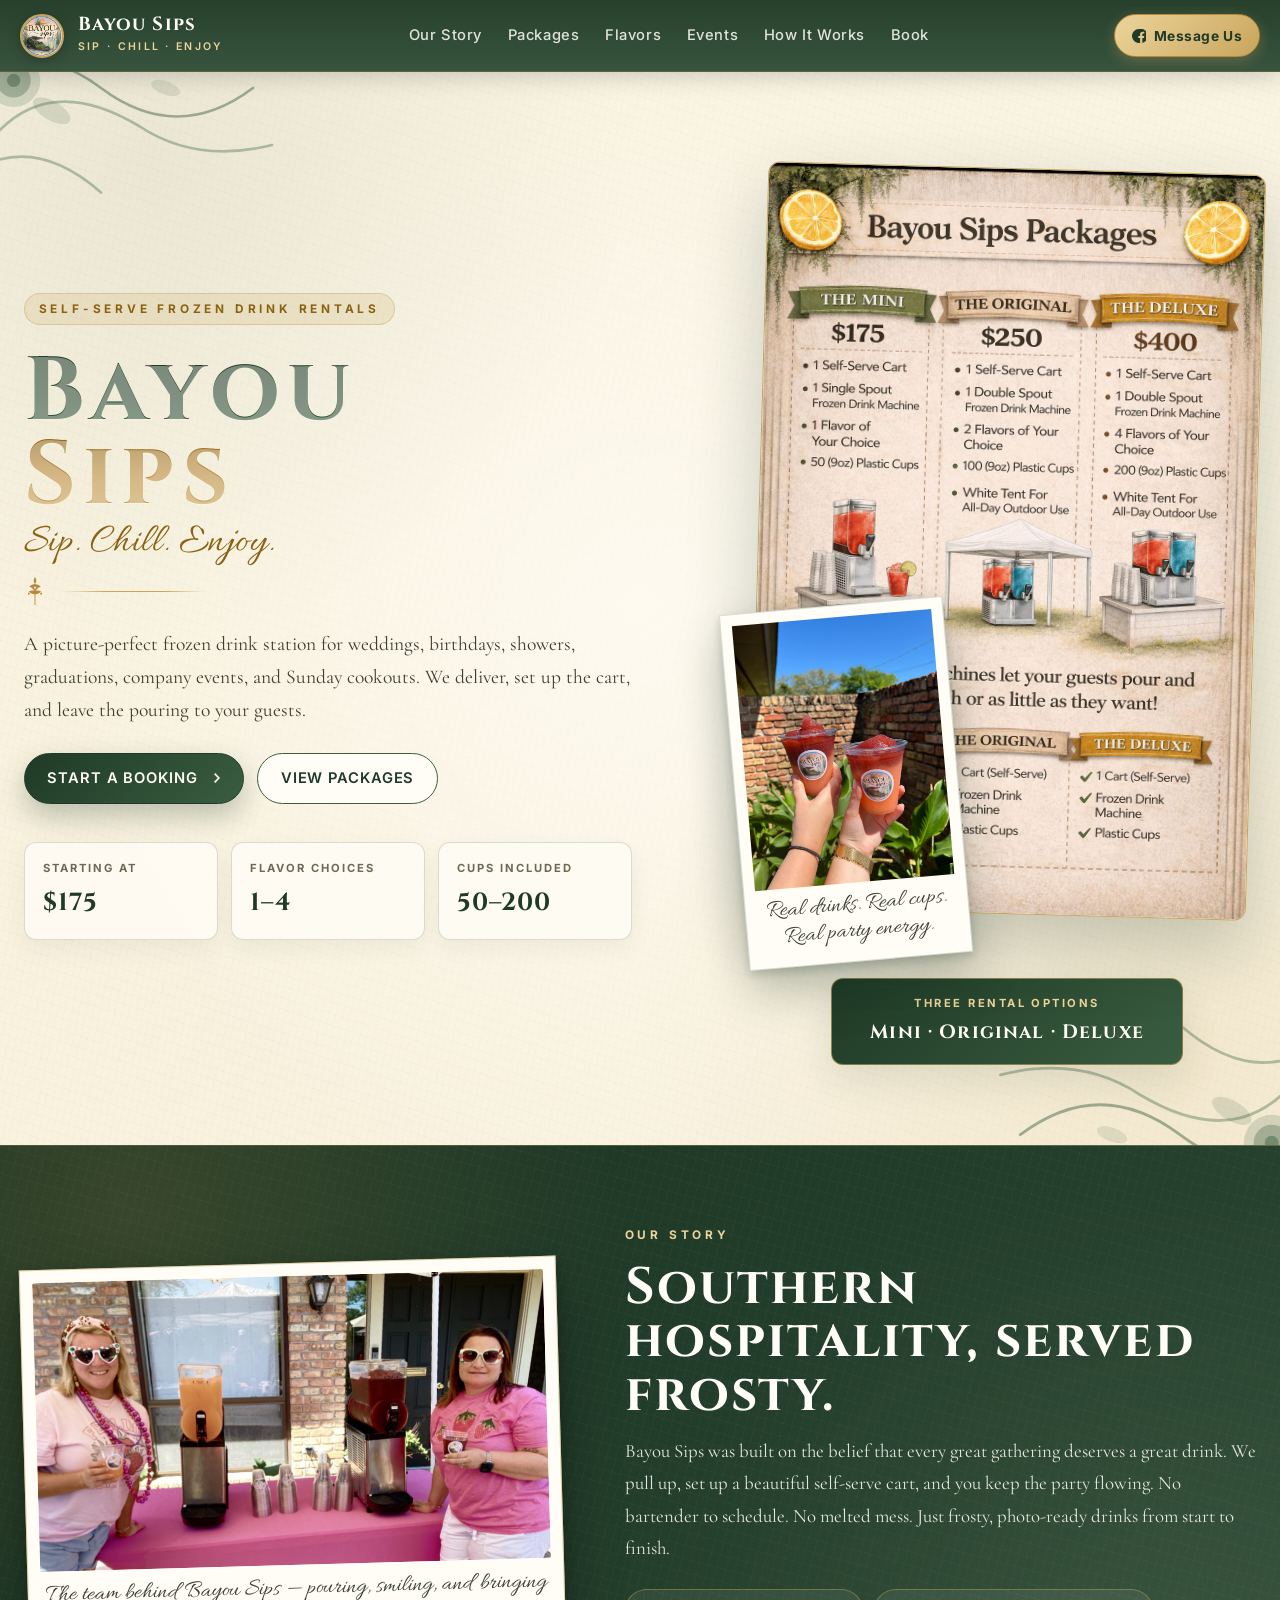
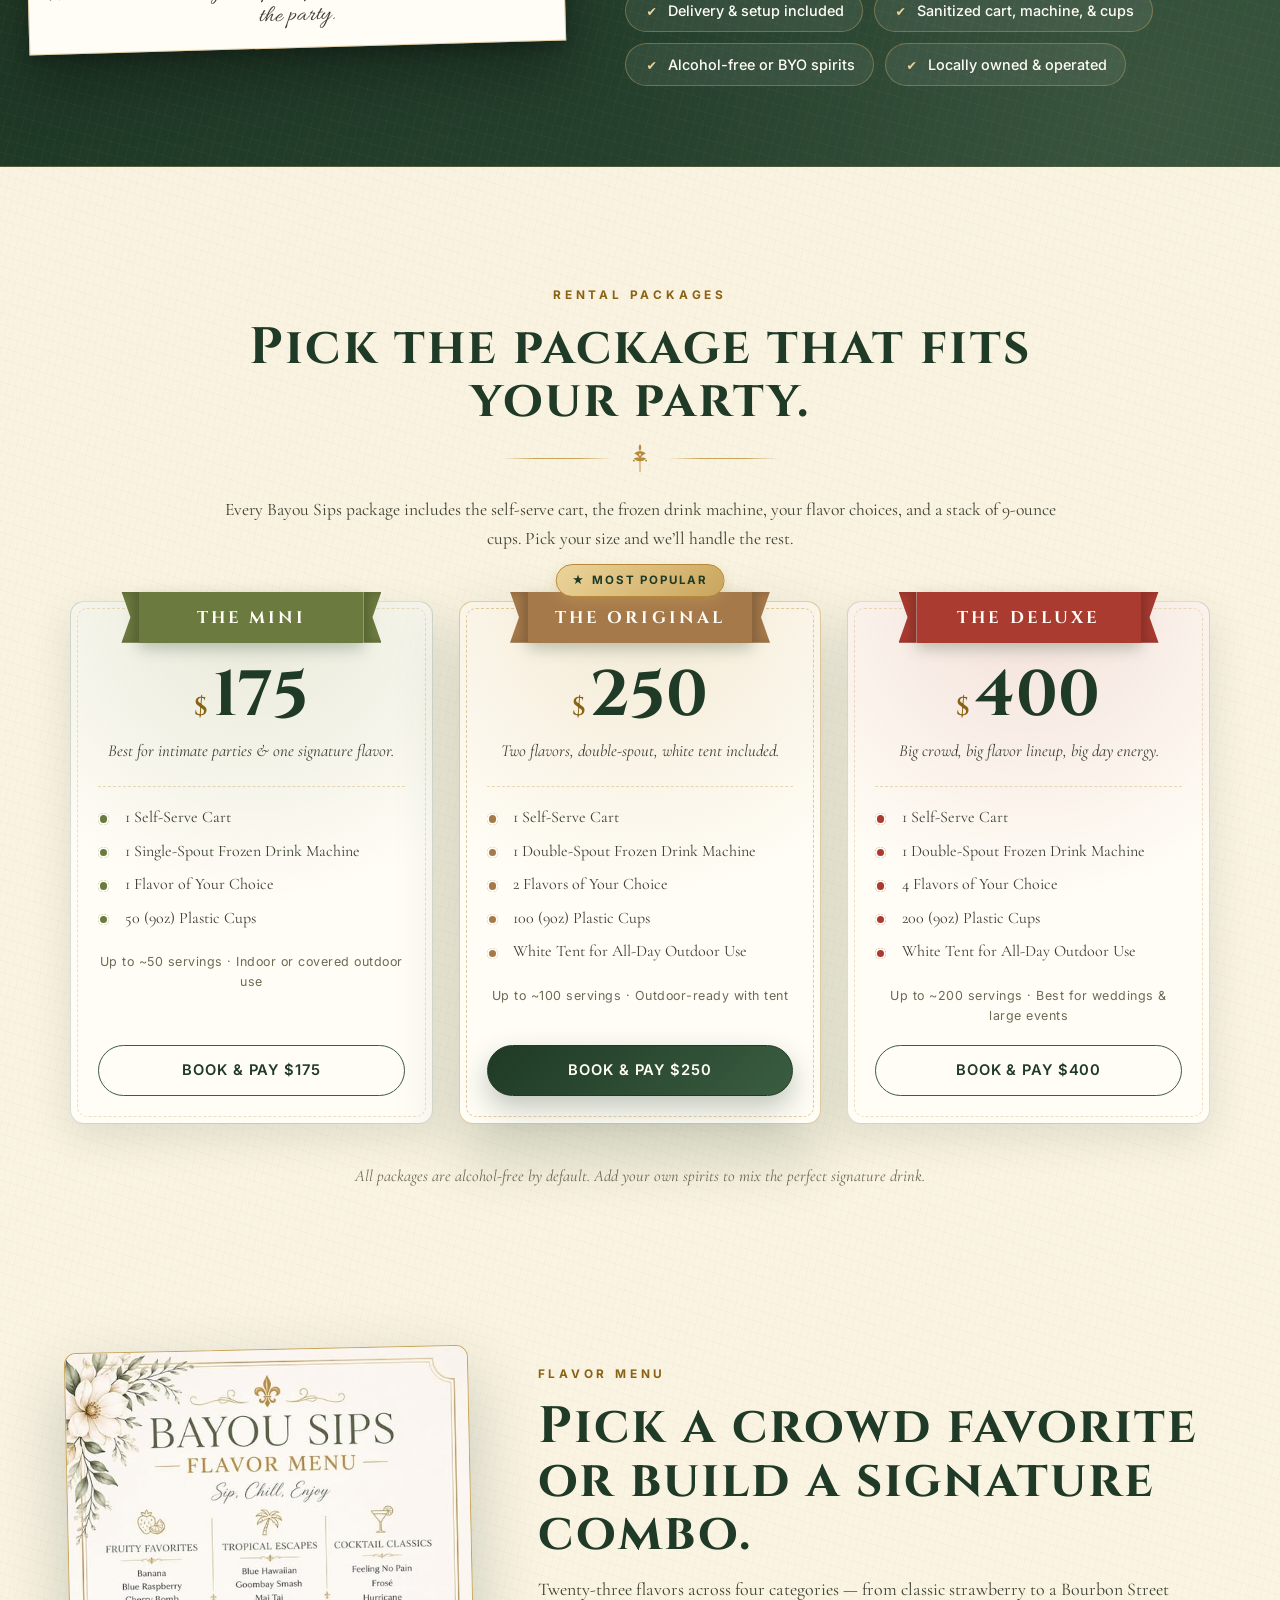
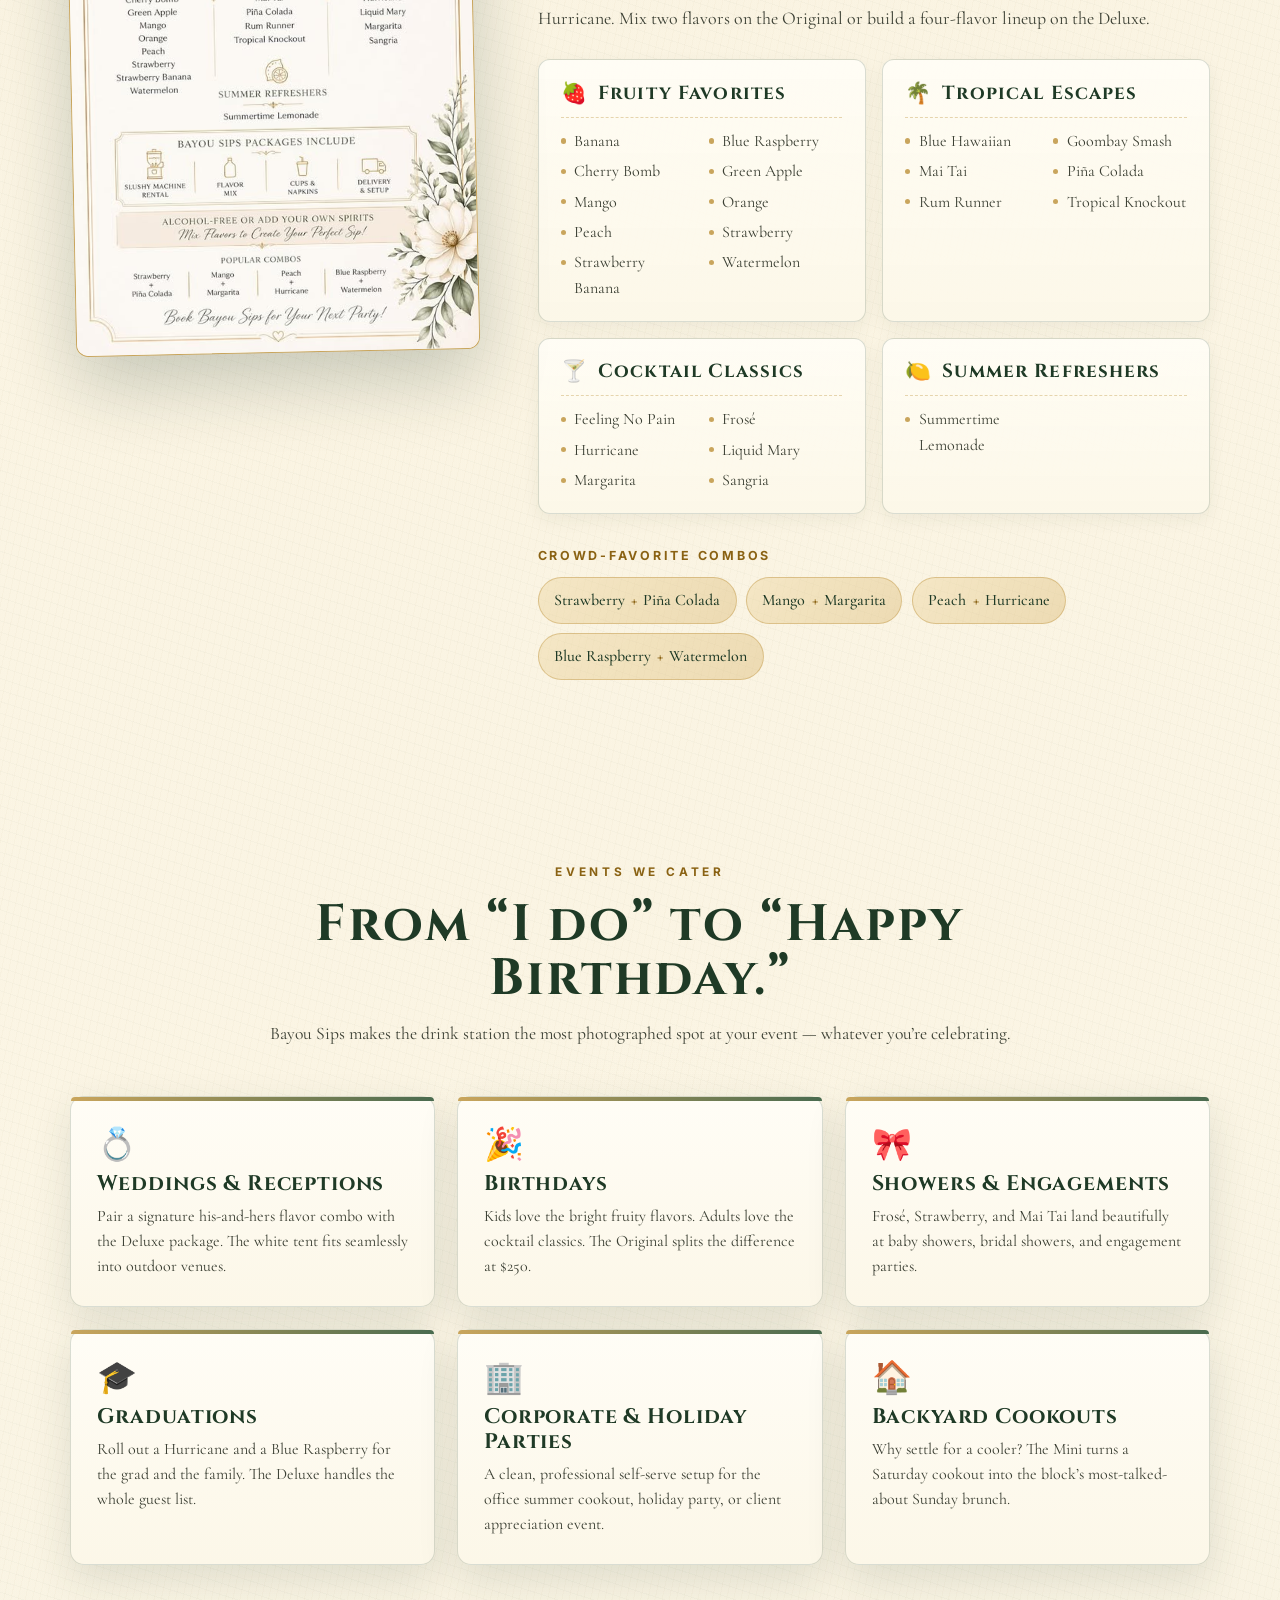
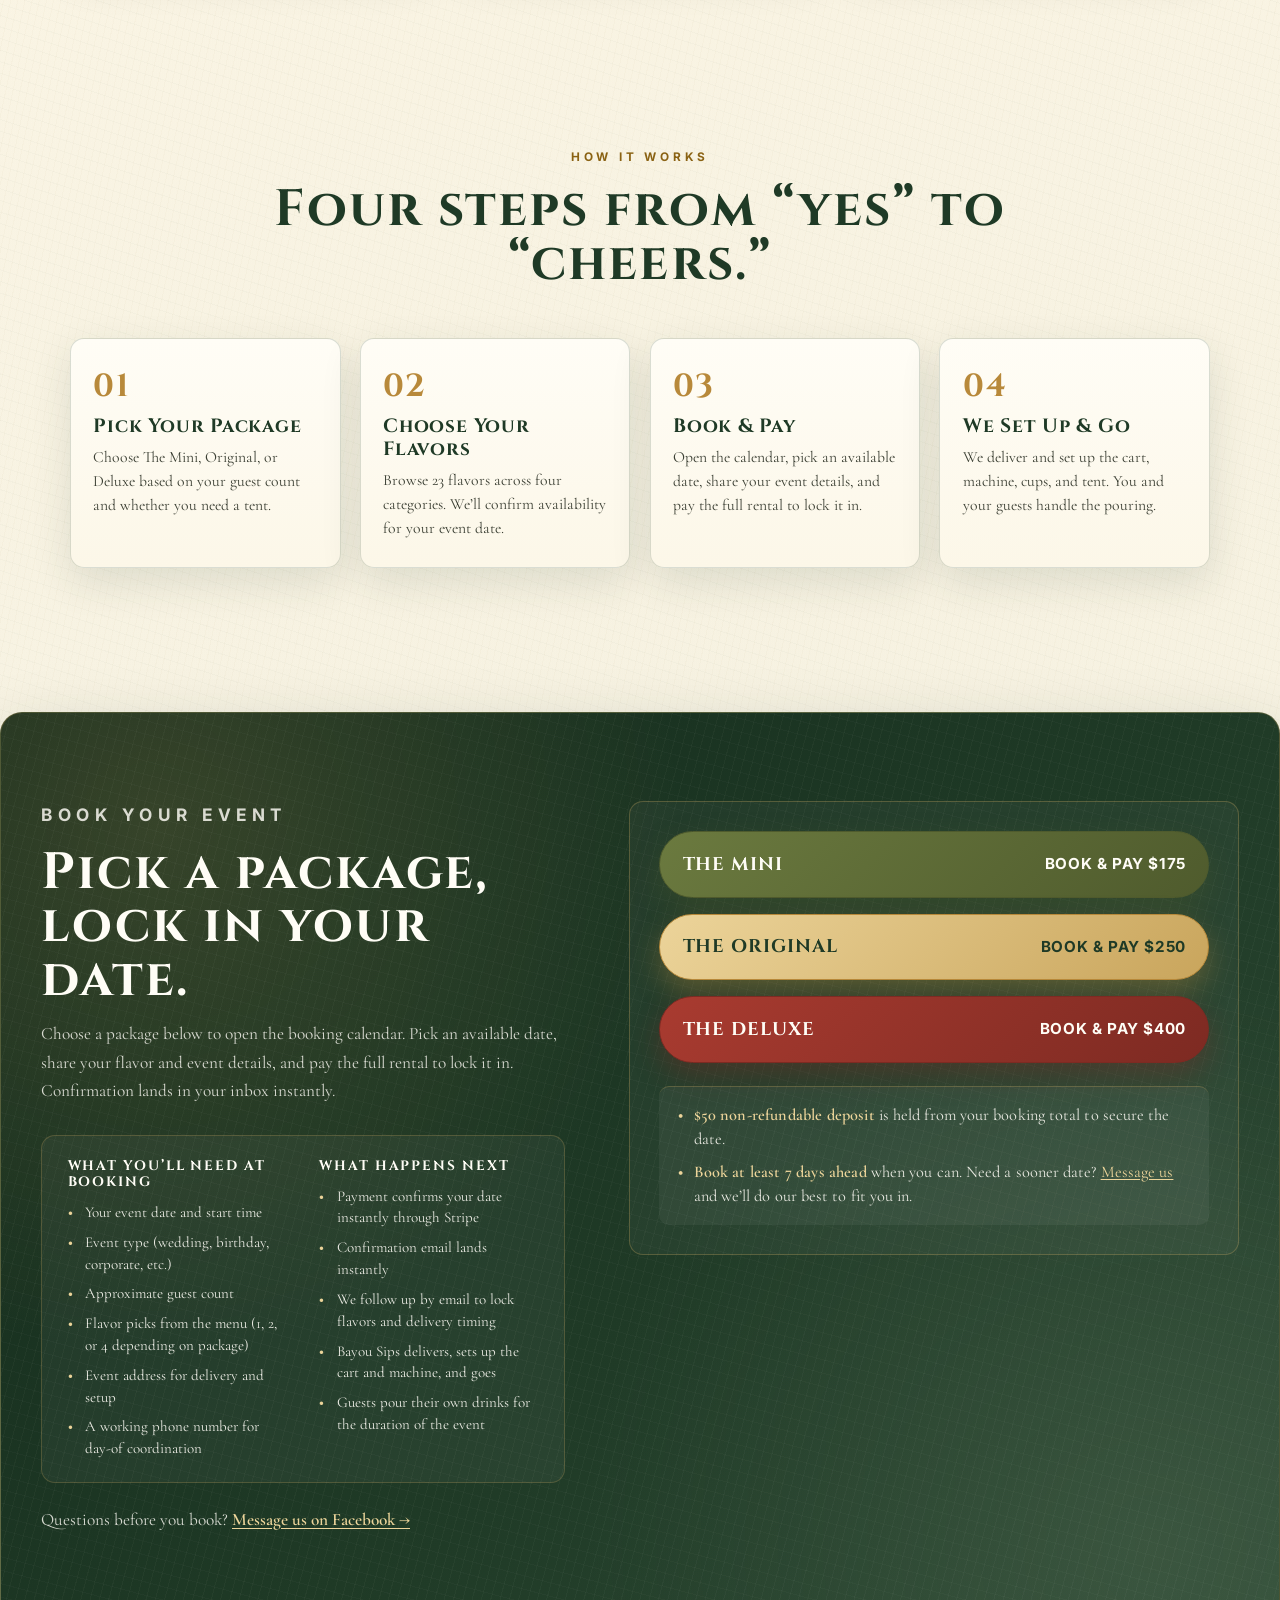
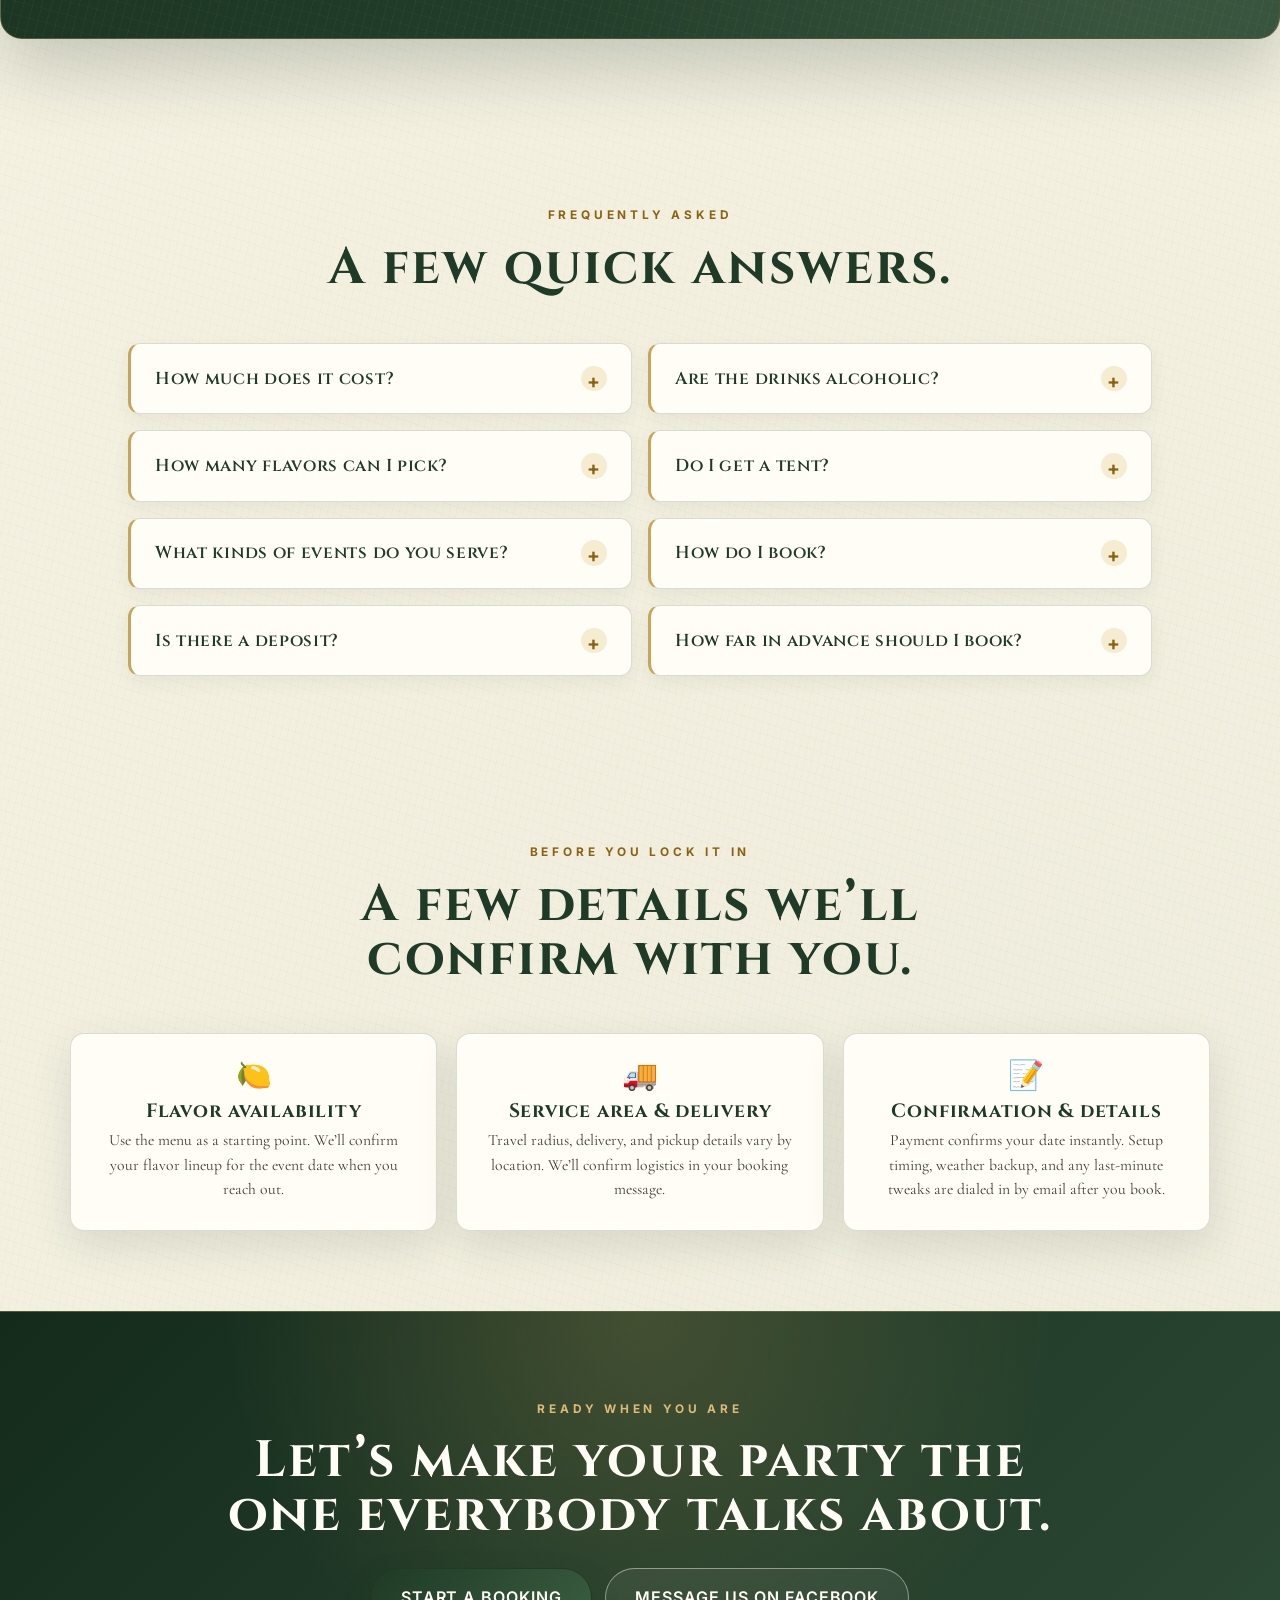
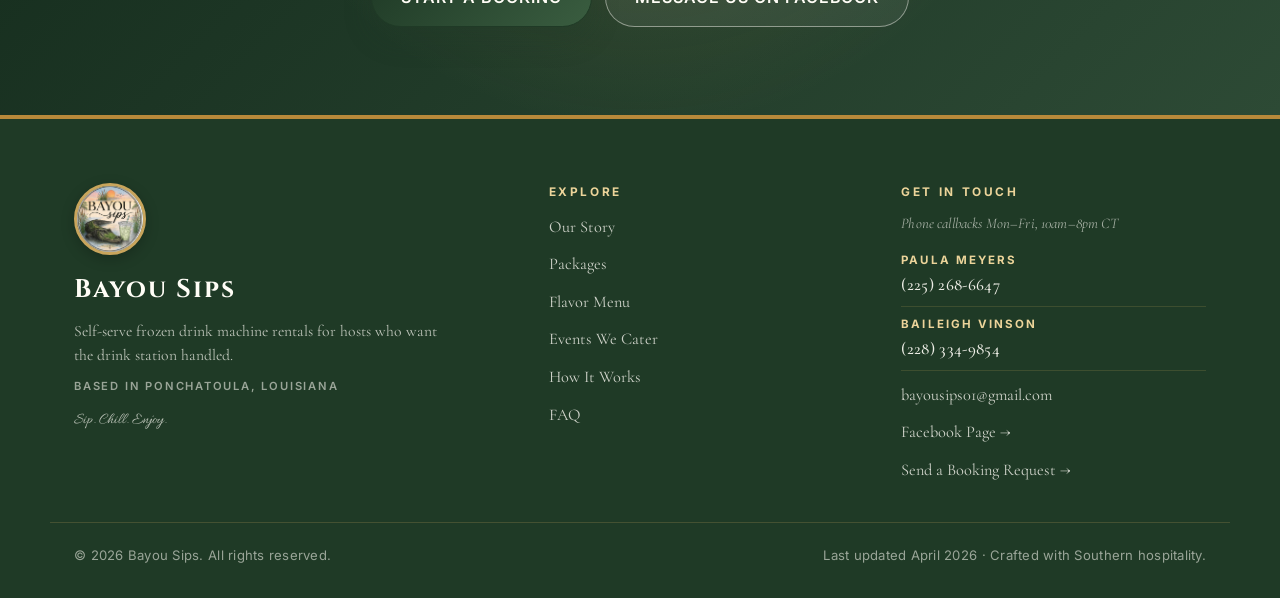
==== commit a35ad294: "Migrate booking + contact to fresh Cal.com and Gmail accounts Old Cal.com (bayou.sips1) and Gmail (b" ====
--- a/index.html
+++ b/index.html
@@ -44,7 +44,7 @@
               "https://bayousips.com/assets/sipspackages.jpg",
               "https://bayousips.com/assets/sipsmenu.jpg"
             ],
-            "email": "bayou.sips1@gmail.com",
+            "email": "bayousips01@gmail.com",
             "sameAs": [
               "https://www.facebook.com/profile.php?id=61572368766729"
             ],
@@ -85,7 +85,7 @@
               "https://bayousips.com/assets/sipsmenu.jpg"
             ],
             "priceRange": "$175-$400",
-            "email": "bayou.sips1@gmail.com",
+            "email": "bayousips01@gmail.com",
             "telephone": "+1-225-268-6647",
             "address": {
               "@type": "PostalAddress",
@@ -159,7 +159,7 @@
                 "name": "Book The Mini frozen drink machine rental",
                 "target": {
                   "@type": "EntryPoint",
-                  "urlTemplate": "https://cal.com/bayou.sips1/bayou-sips-the-mini",
+                  "urlTemplate": "https://cal.com/paula-meyers-ezwktk/the-mini-package-175",
                   "actionPlatform": [
                     "https://schema.org/DesktopWebPlatform",
                     "https://schema.org/MobileWebPlatform"
@@ -175,7 +175,7 @@
                 "name": "Book The Original frozen drink machine rental",
                 "target": {
                   "@type": "EntryPoint",
-                  "urlTemplate": "https://cal.com/bayou.sips1/bayou-sips-the-original",
+                  "urlTemplate": "https://cal.com/paula-meyers-ezwktk/the-original-package-250",
                   "actionPlatform": [
                     "https://schema.org/DesktopWebPlatform",
                     "https://schema.org/MobileWebPlatform"
@@ -191,7 +191,7 @@
                 "name": "Book The Deluxe frozen drink machine rental",
                 "target": {
                   "@type": "EntryPoint",
-                  "urlTemplate": "https://cal.com/bayou.sips1/bayou-sips-the-deluxe",
+                  "urlTemplate": "https://cal.com/paula-meyers-ezwktk/the-deluxe-package-400",
                   "actionPlatform": [
                     "https://schema.org/DesktopWebPlatform",
                     "https://schema.org/MobileWebPlatform"
@@ -221,7 +221,7 @@
                     "unitText": "per event rental",
                     "valueAddedTaxIncluded": false
                   },
-                  "url": "https://cal.com/bayou.sips1/bayou-sips-the-mini",
+                  "url": "https://cal.com/paula-meyers-ezwktk/the-mini-package-175",
                   "image": "https://bayousips.com/assets/sipspackages.jpg",
                   "availability": "https://schema.org/InStock",
                   "seller": { "@id": "https://bayousips.com/#bayou-sips-local-business" },
@@ -247,7 +247,7 @@
                     "unitText": "per event rental",
                     "valueAddedTaxIncluded": false
                   },
-                  "url": "https://cal.com/bayou.sips1/bayou-sips-the-original",
+                  "url": "https://cal.com/paula-meyers-ezwktk/the-original-package-250",
                   "image": "https://bayousips.com/assets/sipspackages.jpg",
                   "availability": "https://schema.org/InStock",
                   "seller": { "@id": "https://bayousips.com/#bayou-sips-local-business" },
@@ -273,7 +273,7 @@
                     "unitText": "per event rental",
                     "valueAddedTaxIncluded": false
                   },
-                  "url": "https://cal.com/bayou.sips1/bayou-sips-the-deluxe",
+                  "url": "https://cal.com/paula-meyers-ezwktk/the-deluxe-package-400",
                   "image": "https://bayousips.com/assets/sipspackages.jpg",
                   "availability": "https://schema.org/InStock",
                   "seller": { "@id": "https://bayousips.com/#bayou-sips-local-business" },
@@ -595,7 +595,7 @@
               <li>50 (9oz) Plastic Cups</li>
             </ul>
             <p class="package-fineprint">Up to ~50 servings &middot; Indoor or covered outdoor use</p>
-            <a class="button button-card" href="https://cal.com/bayou.sips1/bayou-sips-the-mini" data-cal-namespace="bayou-sips" data-cal-link="bayou.sips1/bayou-sips-the-mini" data-cal-config='{"layout":"month_view"}'>Book &amp; Pay $175</a>
+            <a class="button button-card" href="https://cal.com/paula-meyers-ezwktk/the-mini-package-175" data-cal-namespace="bayou-sips" data-cal-link="paula-meyers-ezwktk/the-mini-package-175" data-cal-config='{"layout":"month_view"}'>Book &amp; Pay $175</a>
           </article>
 
           <article class="package-card original featured" data-package-card="The Original">
@@ -613,7 +613,7 @@
               <li>White Tent for All-Day Outdoor Use</li>
             </ul>
             <p class="package-fineprint">Up to ~100 servings &middot; Outdoor-ready with tent</p>
-            <a class="button button-card button-primary" href="https://cal.com/bayou.sips1/bayou-sips-the-original" data-cal-namespace="bayou-sips" data-cal-link="bayou.sips1/bayou-sips-the-original" data-cal-config='{"layout":"month_view"}'>Book &amp; Pay $250</a>
+            <a class="button button-card button-primary" href="https://cal.com/paula-meyers-ezwktk/the-original-package-250" data-cal-namespace="bayou-sips" data-cal-link="paula-meyers-ezwktk/the-original-package-250" data-cal-config='{"layout":"month_view"}'>Book &amp; Pay $250</a>
           </article>
 
           <article class="package-card deluxe" data-package-card="The Deluxe">
@@ -630,7 +630,7 @@
               <li>White Tent for All-Day Outdoor Use</li>
             </ul>
             <p class="package-fineprint">Up to ~200 servings &middot; Best for weddings &amp; large events</p>
-            <a class="button button-card" href="https://cal.com/bayou.sips1/bayou-sips-the-deluxe" data-cal-namespace="bayou-sips" data-cal-link="bayou.sips1/bayou-sips-the-deluxe" data-cal-config='{"layout":"month_view"}'>Book &amp; Pay $400</a>
+            <a class="button button-card" href="https://cal.com/paula-meyers-ezwktk/the-deluxe-package-400" data-cal-namespace="bayou-sips" data-cal-link="paula-meyers-ezwktk/the-deluxe-package-400" data-cal-config='{"layout":"month_view"}'>Book &amp; Pay $400</a>
           </article>
         </div>
 
@@ -806,27 +806,27 @@
 
         <div class="booking-pay">
           <a class="button booking-cta cta-mini"
-             href="https://cal.com/bayou.sips1/bayou-sips-the-mini"
+             href="https://cal.com/paula-meyers-ezwktk/the-mini-package-175"
              data-cal-namespace="bayou-sips"
-             data-cal-link="bayou.sips1/bayou-sips-the-mini"
+             data-cal-link="paula-meyers-ezwktk/the-mini-package-175"
              data-cal-config='{"layout":"month_view"}'
              aria-label="Book and pay $175 for The Mini frozen drink machine rental">
             <span class="booking-cta-name">The Mini</span>
             <span class="booking-cta-price">Book &amp; Pay $175</span>
           </a>
           <a class="button booking-cta cta-original"
-             href="https://cal.com/bayou.sips1/bayou-sips-the-original"
+             href="https://cal.com/paula-meyers-ezwktk/the-original-package-250"
              data-cal-namespace="bayou-sips"
-             data-cal-link="bayou.sips1/bayou-sips-the-original"
+             data-cal-link="paula-meyers-ezwktk/the-original-package-250"
              data-cal-config='{"layout":"month_view"}'
              aria-label="Book and pay $250 for The Original frozen drink machine rental">
             <span class="booking-cta-name">The Original</span>
             <span class="booking-cta-price">Book &amp; Pay $250</span>
           </a>
           <a class="button booking-cta cta-deluxe"
-             href="https://cal.com/bayou.sips1/bayou-sips-the-deluxe"
+             href="https://cal.com/paula-meyers-ezwktk/the-deluxe-package-400"
              data-cal-namespace="bayou-sips"
-             data-cal-link="bayou.sips1/bayou-sips-the-deluxe"
+             data-cal-link="paula-meyers-ezwktk/the-deluxe-package-400"
              data-cal-config='{"layout":"month_view"}'
              aria-label="Book and pay $400 for The Deluxe frozen drink machine rental">
             <span class="booking-cta-name">The Deluxe</span>
@@ -949,7 +949,7 @@
               <span class="footer-owner-name">Baileigh Vinson</span>
               <a class="footer-owner-phone" href="tel:+12283349854">(228) 334-9854</a>
             </li>
-            <li><a href="mailto:bayou.sips1@gmail.com">bayou.sips1@gmail.com</a></li>
+            <li><a href="mailto:bayousips01@gmail.com">bayousips01@gmail.com</a></li>
             <li><a href="https://www.facebook.com/profile.php?id=61572368766729" target="_blank" rel="noreferrer">Facebook Page &rarr;</a></li>
             <li><a href="#booking">Send a Booking Request &rarr;</a></li>
           </ul>
@@ -962,10 +962,5 @@
     </footer>
 
     <script src="script.js" defer></script>
-    <script type="text/javascript">
-      (function (C, A, L) { let p = function (a, ar) { a.q.push(ar); }; let d = C.document; C.Cal = C.Cal || function () { let cal = C.Cal; let ar = arguments; if (!cal.loaded) { cal.ns = {}; cal.q = cal.q || []; d.head.appendChild(d.createElement("script")).src = A; cal.loaded = true; } if (ar[0] === L) { const api = function () { p(api, arguments); }; const namespace = ar[1]; api.q = api.q || []; if(typeof namespace === "string"){cal.ns[namespace] = cal.ns[namespace] || api;p(cal.ns[namespace], ar);p(cal, ["initNamespace", namespace]);} else p(cal, ar); return;} p(cal, ar); }; })(window, "https://app.cal.com/embed/embed.js", "init");
-      Cal("init", "bayou-sips", { origin: "https://app.cal.com" });
-      Cal.ns["bayou-sips"]("ui", { hideEventTypeDetails: false, layout: "month_view" });
-    </script>
   </body>
 </html>
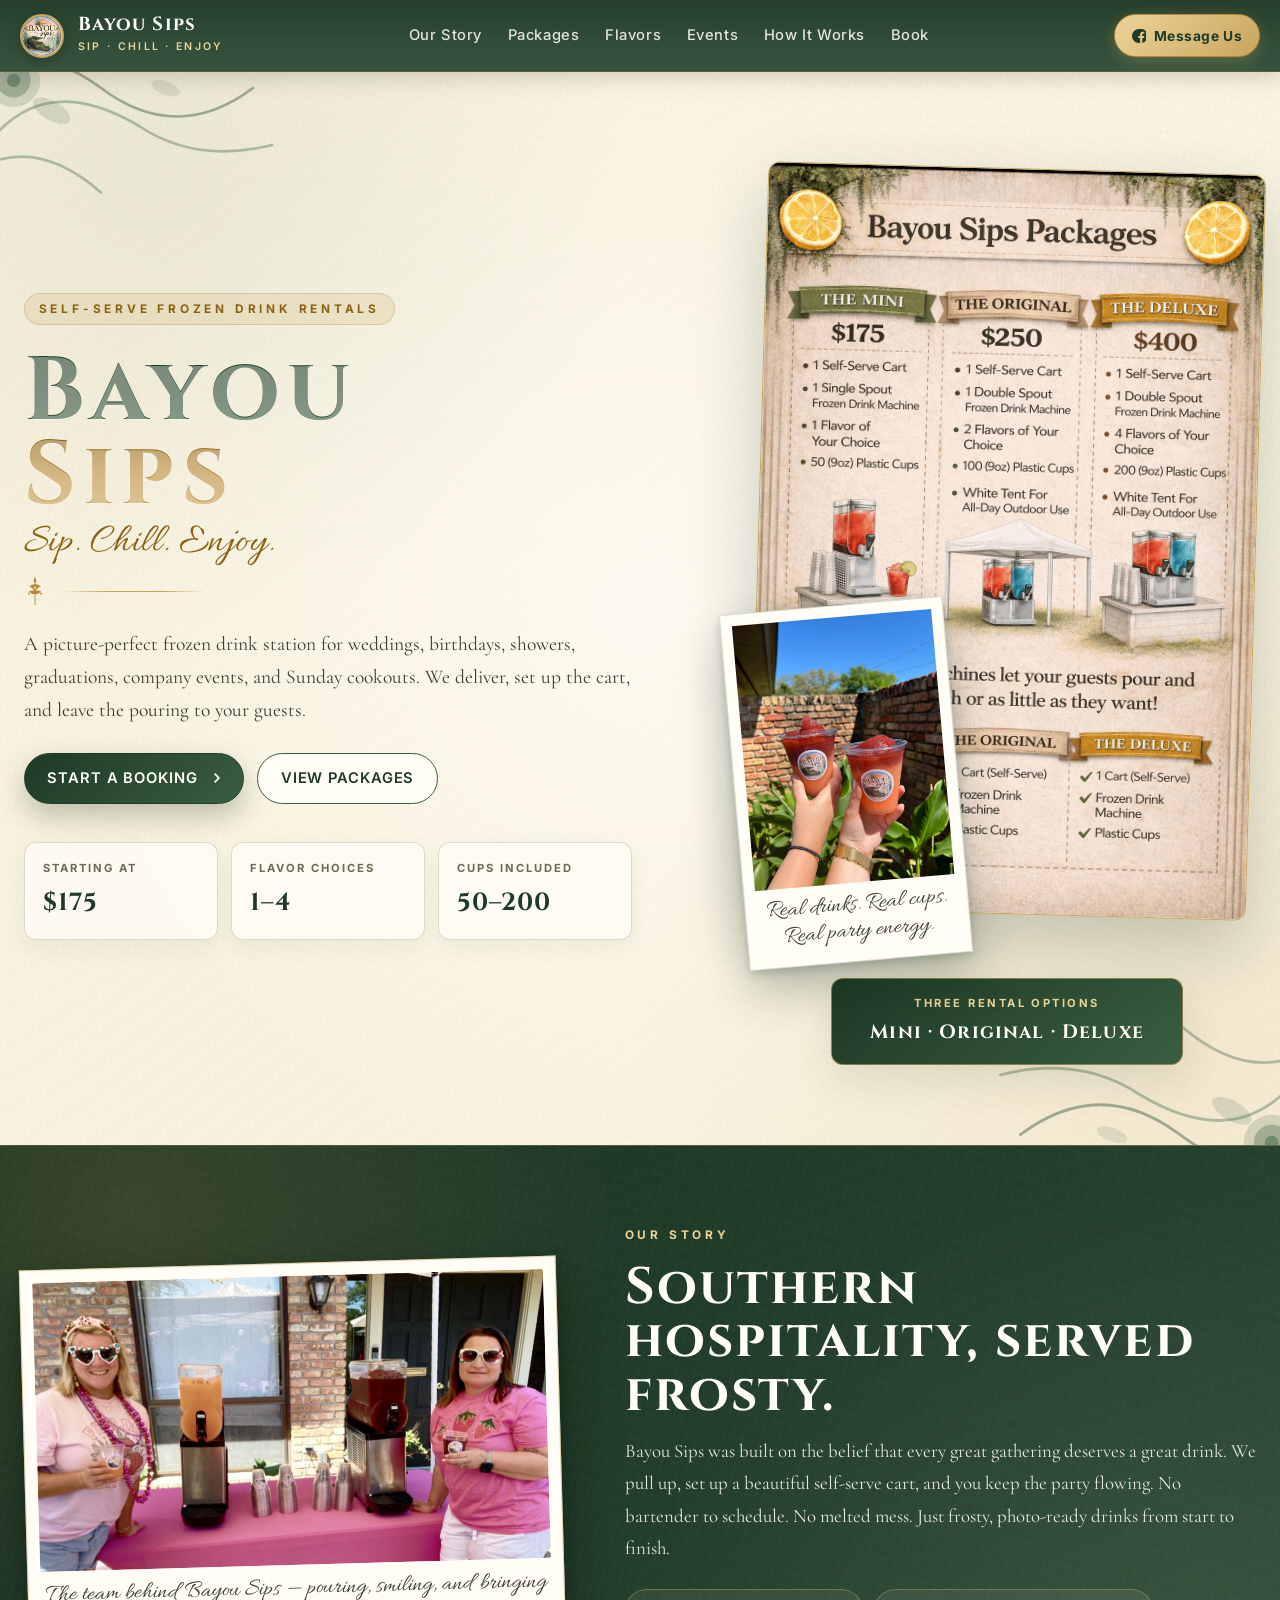
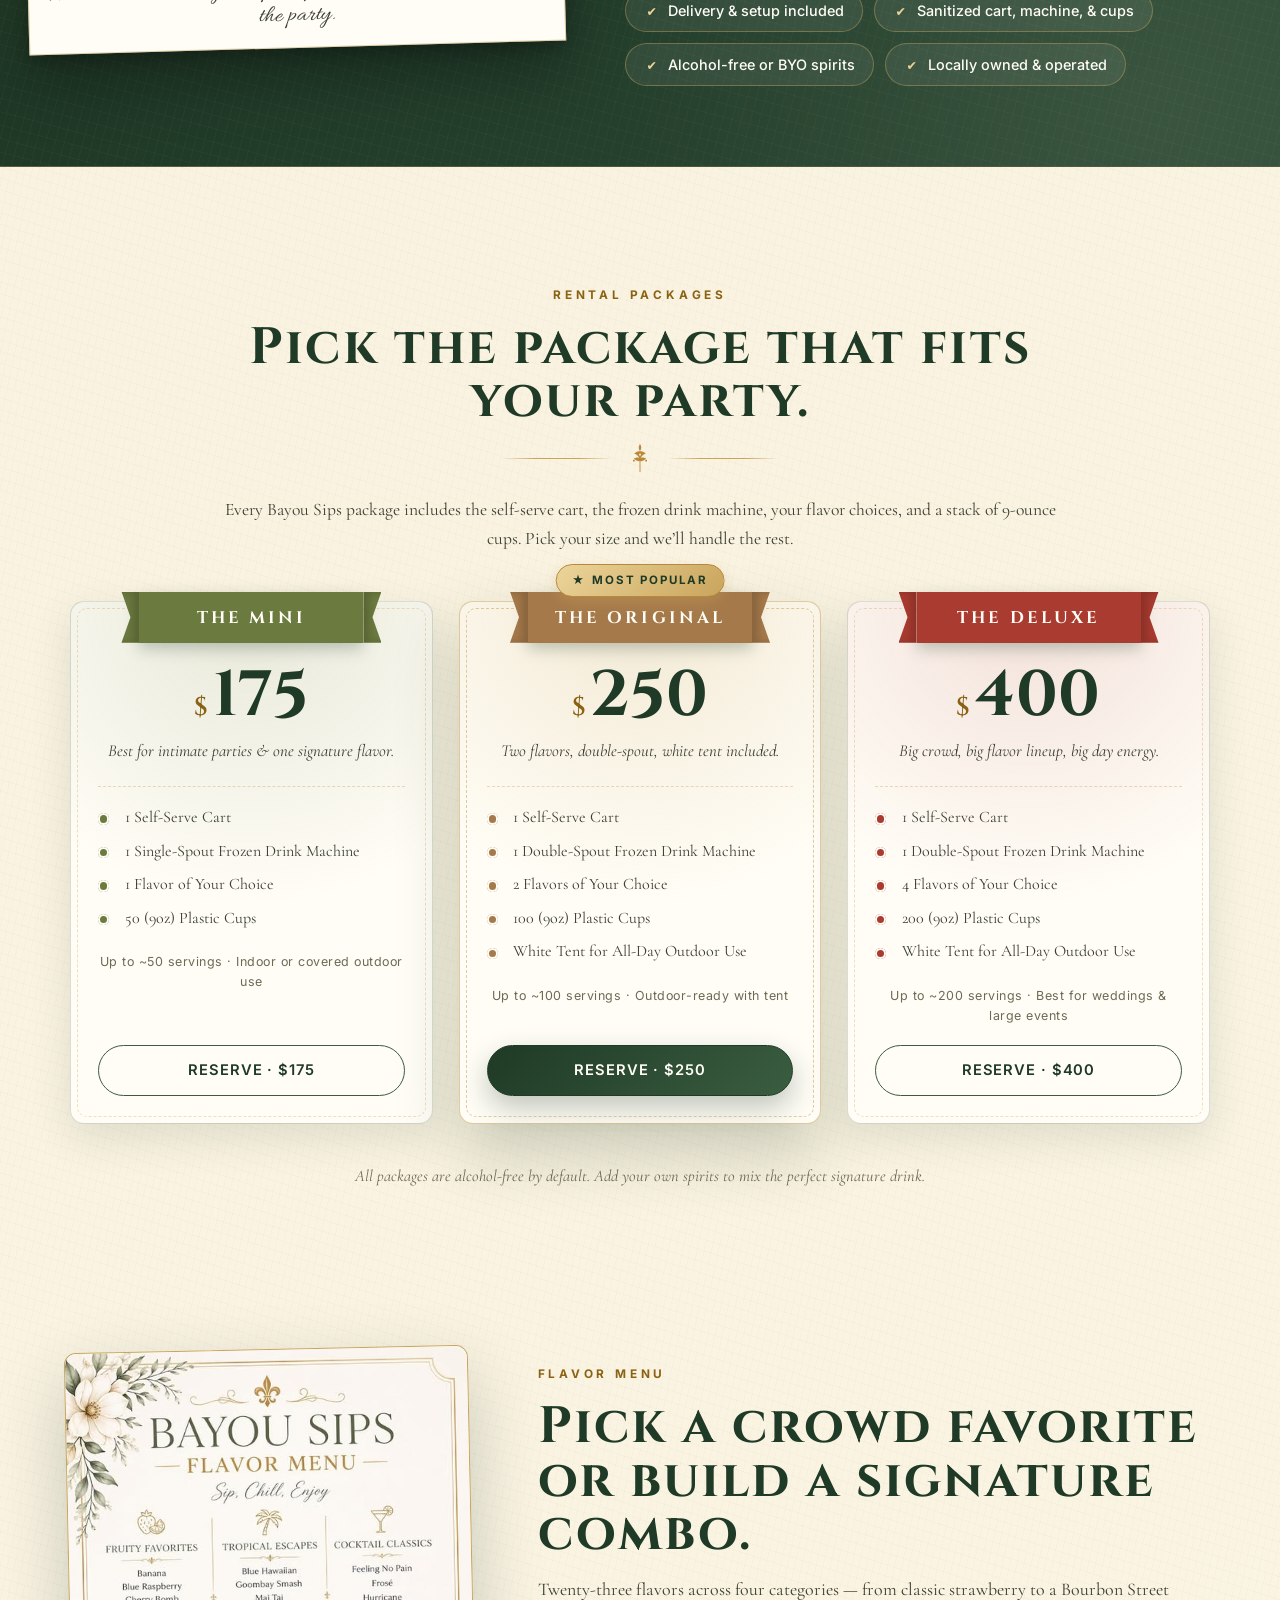
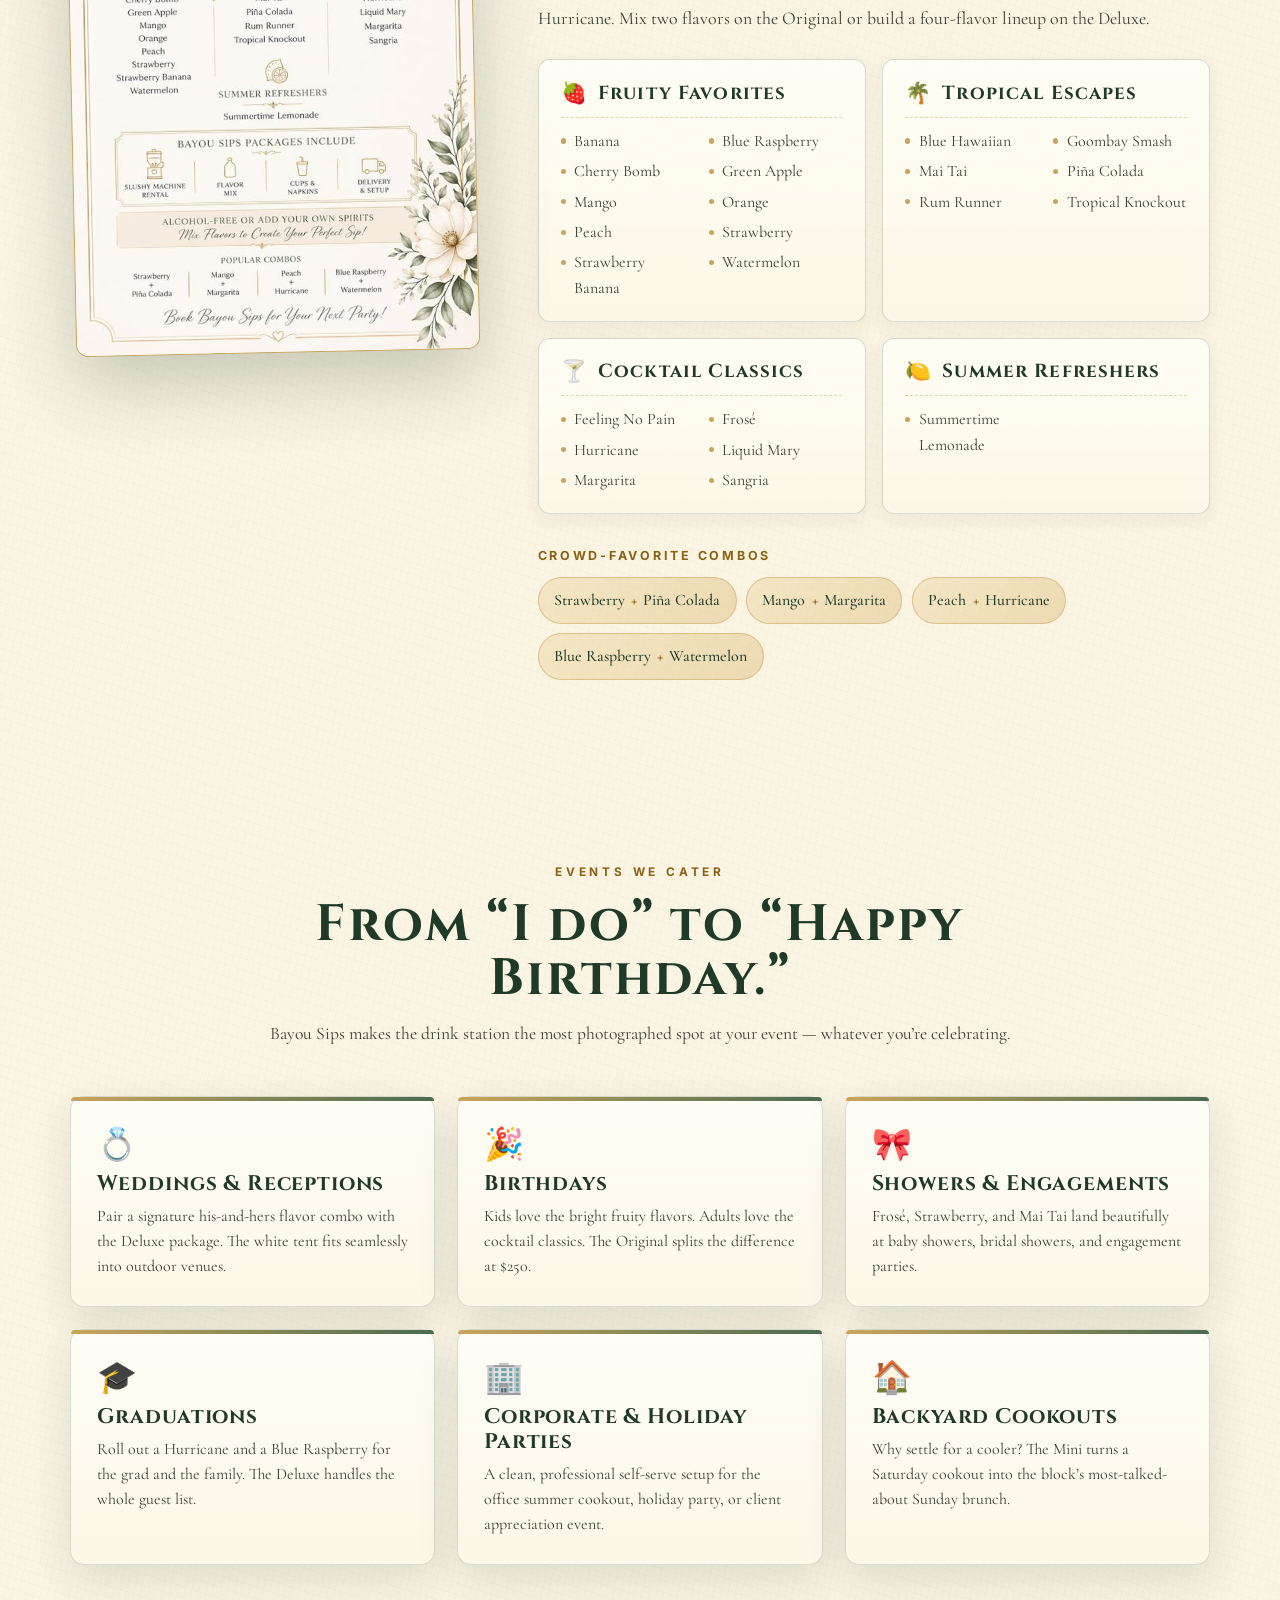
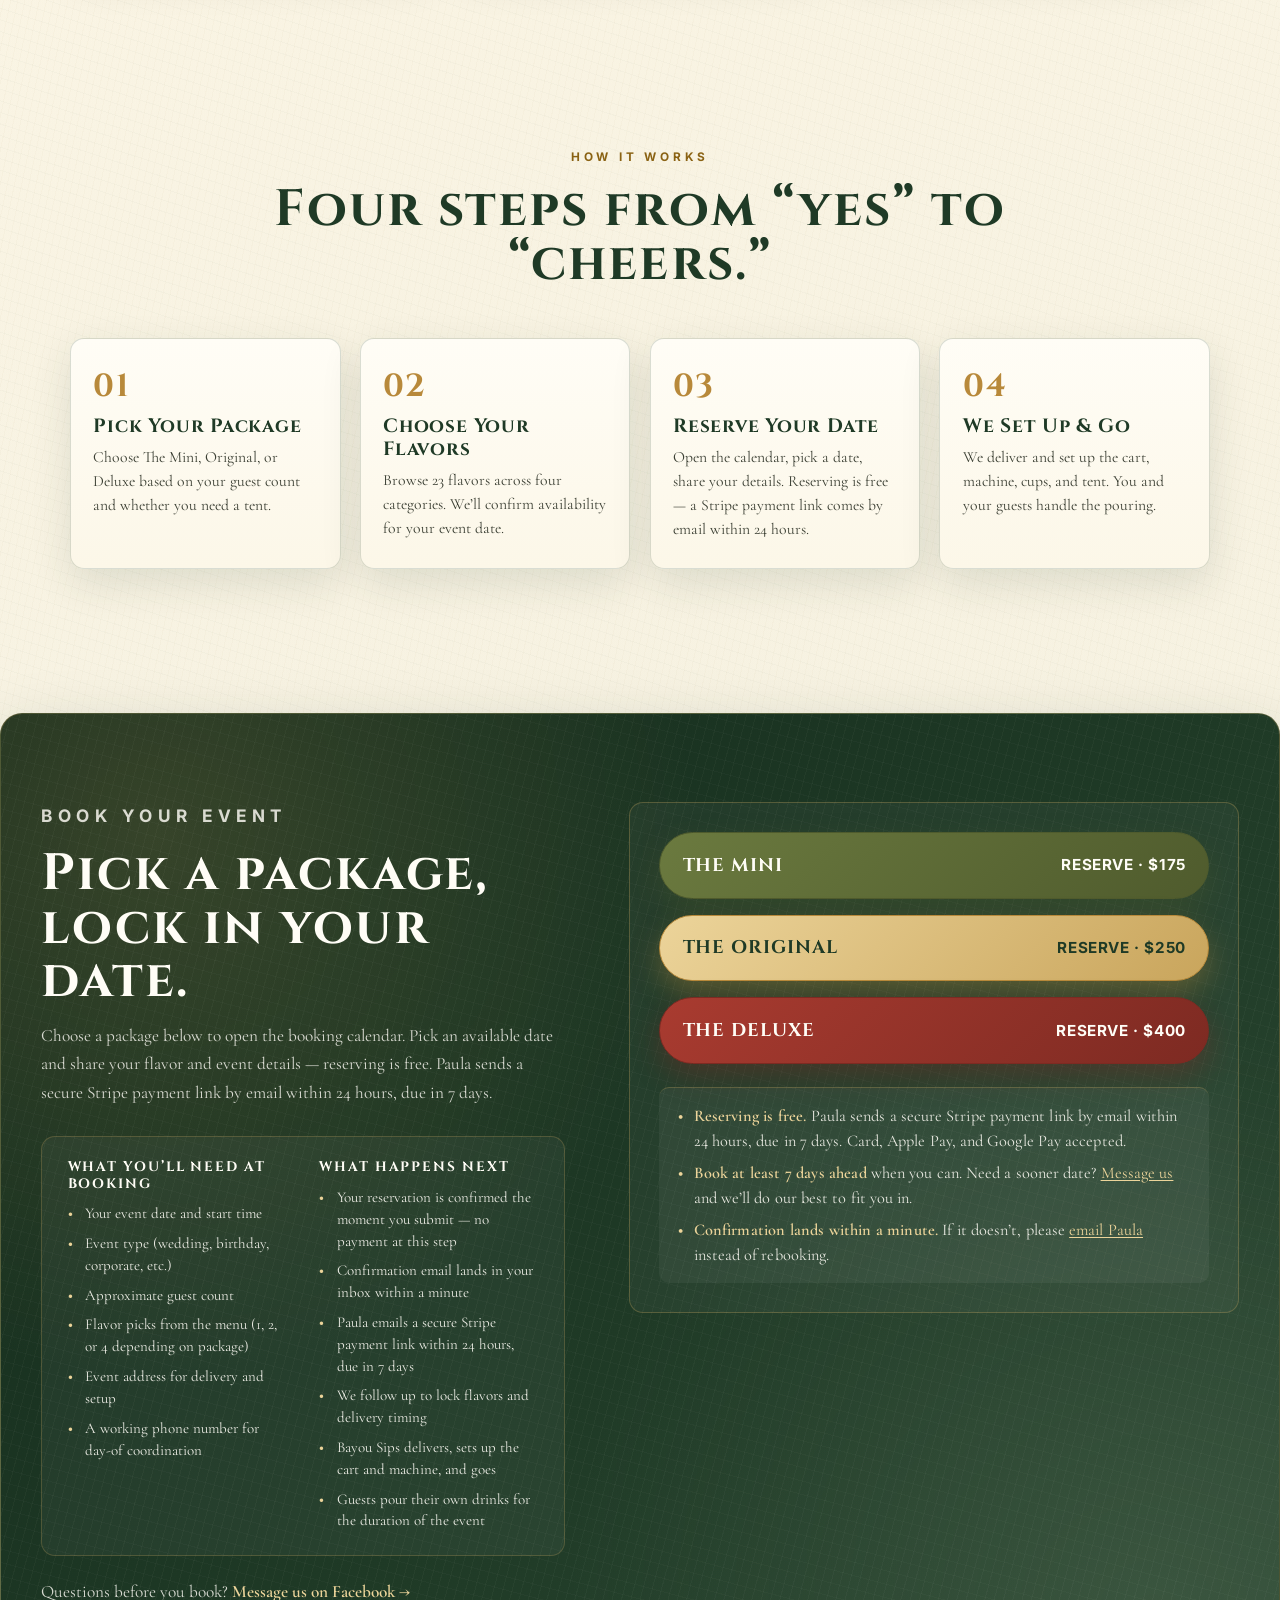
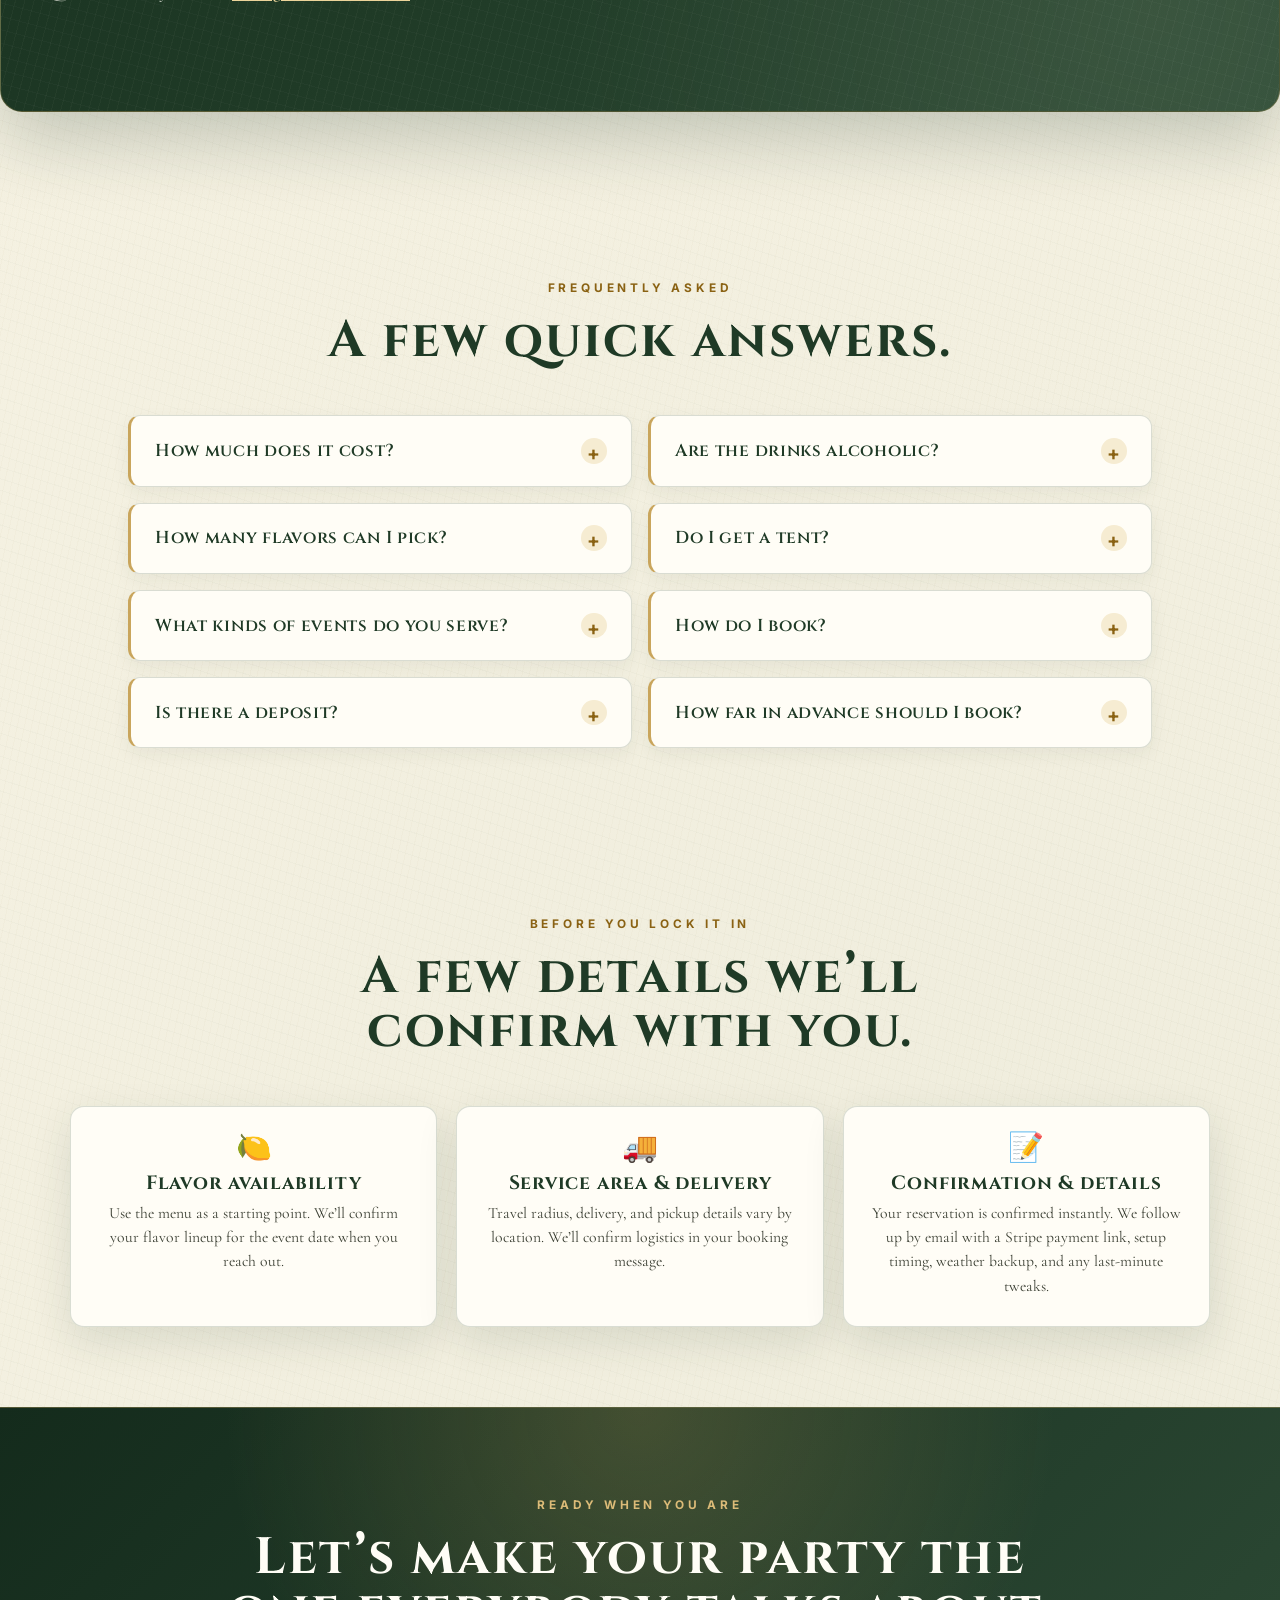
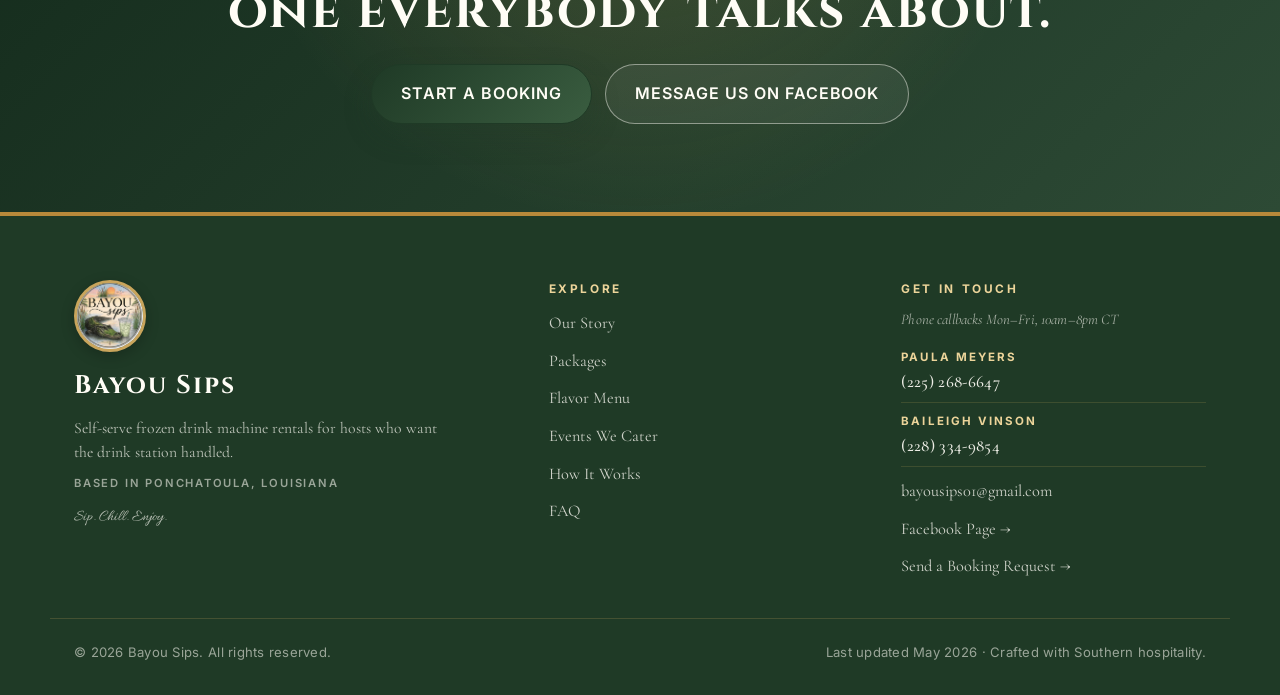
==== commit fb163c2b: "Switch to free booking + manual Stripe Payment Link Net 7 Cal.com Reserve buttons no longer take pay" ====
--- a/index.html
+++ b/index.html
@@ -338,8 +338,8 @@
               {
                 "@type": "HowToStep",
                 "position": 3,
-                "name": "Book and pay",
-                "text": "Click Book & Pay, pick an available date on the Cal.com calendar, share event details, and pay the full rental amount upfront through Stripe. A $50 portion is held as a non-refundable deposit. Confirmation email lands instantly."
+                "name": "Reserve your date",
+                "text": "Click Reserve, pick an available date on the Cal.com calendar, and share event details. Booking is free with no payment at this step. Paula sends a secure Stripe payment link by email within 24 hours for the full rental amount, due within 7 days. Card, Apple Pay, and Google Pay are accepted."
               },
               {
                 "@type": "HowToStep",
@@ -399,7 +399,7 @@
                 "name": "How do I book a Bayou Sips rental?",
                 "acceptedAnswer": {
                   "@type": "Answer",
-                  "text": "Choose your package on the Bayou Sips website and click Book & Pay. Pick your event date on the booking calendar, share your flavor and event details, and pay the full rental amount upfront through Stripe to lock in your reservation. Confirmation arrives by email instantly."
+                  "text": "Choose your package on the Bayou Sips website and click Reserve. Pick your event date on the booking calendar and share your flavor and event details. Booking is free with no payment required at this step. Paula sends a secure Stripe payment link by email within 24 hours for the full rental amount, due within 7 days. Card, Apple Pay, and Google Pay are accepted."
                 }
               },
               {
@@ -407,7 +407,7 @@
                 "name": "Is there a deposit?",
                 "acceptedAnswer": {
                   "@type": "Answer",
-                  "text": "A $50 non-refundable deposit is held from the booking total to secure your event date. The deposit is part of the rental amount, not an additional charge on top."
+                  "text": "There is no deposit at booking. Reserving your date on the Bayou Sips calendar is free. After you reserve, Paula sends a secure Stripe payment link by email within 24 hours for the full rental amount, due within 7 days."
                 }
               },
               {
@@ -595,7 +595,7 @@
               <li>50 (9oz) Plastic Cups</li>
             </ul>
             <p class="package-fineprint">Up to ~50 servings &middot; Indoor or covered outdoor use</p>
-            <a class="button button-card" href="https://cal.com/paula-meyers-ezwktk/the-mini-package-175" data-cal-namespace="bayou-sips" data-cal-link="paula-meyers-ezwktk/the-mini-package-175" data-cal-config='{"layout":"month_view"}'>Book &amp; Pay $175</a>
+            <a class="button button-card" href="https://cal.com/paula-meyers-ezwktk/the-mini-package-175" data-cal-namespace="bayou-sips" data-cal-link="paula-meyers-ezwktk/the-mini-package-175" data-cal-config='{"layout":"month_view"}' aria-label="Reserve The Mini frozen drink machine rental for $175">Reserve &middot; $175</a>
           </article>
 
           <article class="package-card original featured" data-package-card="The Original">
@@ -613,7 +613,7 @@
               <li>White Tent for All-Day Outdoor Use</li>
             </ul>
             <p class="package-fineprint">Up to ~100 servings &middot; Outdoor-ready with tent</p>
-            <a class="button button-card button-primary" href="https://cal.com/paula-meyers-ezwktk/the-original-package-250" data-cal-namespace="bayou-sips" data-cal-link="paula-meyers-ezwktk/the-original-package-250" data-cal-config='{"layout":"month_view"}'>Book &amp; Pay $250</a>
+            <a class="button button-card button-primary" href="https://cal.com/paula-meyers-ezwktk/the-original-package-250" data-cal-namespace="bayou-sips" data-cal-link="paula-meyers-ezwktk/the-original-package-250" data-cal-config='{"layout":"month_view"}' aria-label="Reserve The Original frozen drink machine rental for $250">Reserve &middot; $250</a>
           </article>
 
           <article class="package-card deluxe" data-package-card="The Deluxe">
@@ -630,7 +630,7 @@
               <li>White Tent for All-Day Outdoor Use</li>
             </ul>
             <p class="package-fineprint">Up to ~200 servings &middot; Best for weddings &amp; large events</p>
-            <a class="button button-card" href="https://cal.com/paula-meyers-ezwktk/the-deluxe-package-400" data-cal-namespace="bayou-sips" data-cal-link="paula-meyers-ezwktk/the-deluxe-package-400" data-cal-config='{"layout":"month_view"}'>Book &amp; Pay $400</a>
+            <a class="button button-card" href="https://cal.com/paula-meyers-ezwktk/the-deluxe-package-400" data-cal-namespace="bayou-sips" data-cal-link="paula-meyers-ezwktk/the-deluxe-package-400" data-cal-config='{"layout":"month_view"}' aria-label="Reserve The Deluxe frozen drink machine rental for $400">Reserve &middot; $400</a>
           </article>
         </div>
 
@@ -753,8 +753,8 @@
           </li>
           <li>
             <span class="how-num" aria-hidden="true">03</span>
-            <h3>Book &amp; Pay</h3>
-            <p>Open the calendar, pick an available date, share your event details, and pay the full rental to lock it in.</p>
+            <h3>Reserve Your Date</h3>
+            <p>Open the calendar, pick a date, share your details. Reserving is free &mdash; a Stripe payment link comes by email within 24 hours.</p>
           </li>
           <li>
             <span class="how-num" aria-hidden="true">04</span>
@@ -769,9 +769,9 @@
           <p class="kicker kicker-gold">Book Your Event</p>
           <h2 id="booking-title">Pick a package, lock in your date.</h2>
           <p>
-            Choose a package below to open the booking calendar. Pick an available date,
-            share your flavor and event details, and pay the full rental to lock it in.
-            Confirmation lands in your inbox instantly.
+            Choose a package below to open the booking calendar. Pick an available date
+            and share your flavor and event details &mdash; reserving is free.
+            Paula sends a secure Stripe payment link by email within 24 hours, due in 7 days.
           </p>
 
           <div class="booking-facts" aria-label="What to expect when you book">
@@ -789,9 +789,10 @@
             <div class="booking-facts-col">
               <h3 class="booking-facts-heading">What happens next</h3>
               <ul>
-                <li>Payment confirms your date instantly through Stripe</li>
-                <li>Confirmation email lands instantly</li>
-                <li>We follow up by email to lock flavors and delivery timing</li>
+                <li>Your reservation is confirmed the moment you submit &mdash; no payment at this step</li>
+                <li>Confirmation email lands in your inbox within a minute</li>
+                <li>Paula emails a secure Stripe payment link within 24 hours, due in 7 days</li>
+                <li>We follow up to lock flavors and delivery timing</li>
                 <li>Bayou Sips delivers, sets up the cart and machine, and goes</li>
                 <li>Guests pour their own drinks for the duration of the event</li>
               </ul>
@@ -810,32 +811,33 @@
              data-cal-namespace="bayou-sips"
              data-cal-link="paula-meyers-ezwktk/the-mini-package-175"
              data-cal-config='{"layout":"month_view"}'
-             aria-label="Book and pay $175 for The Mini frozen drink machine rental">
+             aria-label="Reserve The Mini frozen drink machine rental for $175">
             <span class="booking-cta-name">The Mini</span>
-            <span class="booking-cta-price">Book &amp; Pay $175</span>
+            <span class="booking-cta-price">Reserve &middot; $175</span>
           </a>
           <a class="button booking-cta cta-original"
              href="https://cal.com/paula-meyers-ezwktk/the-original-package-250"
              data-cal-namespace="bayou-sips"
              data-cal-link="paula-meyers-ezwktk/the-original-package-250"
              data-cal-config='{"layout":"month_view"}'
-             aria-label="Book and pay $250 for The Original frozen drink machine rental">
+             aria-label="Reserve The Original frozen drink machine rental for $250">
             <span class="booking-cta-name">The Original</span>
-            <span class="booking-cta-price">Book &amp; Pay $250</span>
+            <span class="booking-cta-price">Reserve &middot; $250</span>
           </a>
           <a class="button booking-cta cta-deluxe"
              href="https://cal.com/paula-meyers-ezwktk/the-deluxe-package-400"
              data-cal-namespace="bayou-sips"
              data-cal-link="paula-meyers-ezwktk/the-deluxe-package-400"
              data-cal-config='{"layout":"month_view"}'
-             aria-label="Book and pay $400 for The Deluxe frozen drink machine rental">
+             aria-label="Reserve The Deluxe frozen drink machine rental for $400">
             <span class="booking-cta-name">The Deluxe</span>
-            <span class="booking-cta-price">Book &amp; Pay $400</span>
+            <span class="booking-cta-price">Reserve &middot; $400</span>
           </a>
 
           <ul class="booking-fineprint" aria-label="Booking policy">
-            <li><strong>$50 non-refundable deposit</strong> is held from your booking total to secure the date.</li>
+            <li><strong>Reserving is free.</strong> Paula sends a secure Stripe payment link by email within 24 hours, due in 7 days. Card, Apple Pay, and Google Pay accepted.</li>
             <li><strong>Book at least 7 days ahead</strong> when you can. Need a sooner date? <a href="https://www.facebook.com/profile.php?id=61572368766729" target="_blank" rel="noreferrer">Message us</a> and we&rsquo;ll do our best to fit you in.</li>
+            <li><strong>Confirmation lands within a minute.</strong> If it doesn&rsquo;t, please <a href="mailto:bayousips01@gmail.com">email Paula</a> instead of rebooking.</li>
           </ul>
         </div>
       </section>
@@ -868,11 +870,11 @@
           </details>
           <details class="faq-item">
             <summary>How do I book?</summary>
-            <p>Choose a package above and click Book &amp; Pay. The calendar opens, you pick an available date, share your flavor and event details, and pay the full rental amount. You&rsquo;ll get a confirmation email instantly.</p>
+            <p>Choose a package above and click Reserve. The calendar opens, you pick an available date and share your flavor and event details &mdash; reserving is free. Paula sends a secure Stripe payment link by email within 24 hours, due in 7 days. Card, Apple Pay, and Google Pay accepted.</p>
           </details>
           <details class="faq-item">
             <summary>Is there a deposit?</summary>
-            <p>$50 of every booking total is held as a non-refundable deposit to secure your event date. It&rsquo;s part of the rental amount, not an additional charge on top.</p>
+            <p>There&rsquo;s no deposit at booking &mdash; reserving your date is free. Paula sends a secure Stripe payment link by email within 24 hours for the full rental amount, due in 7 days.</p>
           </details>
           <details class="faq-item">
             <summary>How far in advance should I book?</summary>
@@ -900,7 +902,7 @@
           <article>
             <span class="confirm-icon" aria-hidden="true">&#128221;</span>
             <h3>Confirmation &amp; details</h3>
-            <p>Payment confirms your date instantly. Setup timing, weather backup, and any last-minute tweaks are dialed in by email after you book.</p>
+            <p>Your reservation is confirmed instantly. We follow up by email with a Stripe payment link, setup timing, weather backup, and any last-minute tweaks.</p>
           </article>
         </div>
       </section>
@@ -957,7 +959,7 @@
       </div>
       <div class="footer-bottom">
         <span>&copy; 2026 Bayou Sips. All rights reserved.</span>
-        <span>Last updated April 2026 &middot; Crafted with Southern hospitality.</span>
+        <span>Last updated May 2026 &middot; Crafted with Southern hospitality.</span>
       </div>
     </footer>
 
--- a/styles.css
+++ b/styles.css
@@ -779,11 +779,6 @@
   border-color: rgba(201, 165, 92, 0.55);
 }
 
-.package-card.is-selected {
-  outline: 3px solid var(--gold-500);
-  outline-offset: 2px;
-}
-
 .package-badge {
   position: absolute;
   top: -14px;
@@ -1232,62 +1227,6 @@
   line-height: 1.65;
 }
 
-.selected-summary {
-  display: grid;
-  gap: 0.45rem;
-  margin-top: 2rem;
-  padding: 1.4rem 1.5rem 1.6rem;
-  background: rgba(255, 253, 246, 0.05);
-  border: 1px solid rgba(201, 165, 92, 0.32);
-  border-radius: 14px;
-}
-
-.selected-label {
-  color: var(--gold-300);
-  font-family: var(--sans);
-  font-size: 0.72rem;
-  font-weight: 700;
-  letter-spacing: 0.22em;
-  text-transform: uppercase;
-}
-
-.selected-summary strong {
-  color: var(--paper-50);
-  font-family: var(--display);
-  font-size: 1.6rem;
-  font-weight: 700;
-  letter-spacing: 0.06em;
-}
-
-.selected-summary em {
-  color: var(--gold-300);
-  font-family: var(--display);
-  font-size: 2.4rem;
-  font-style: normal;
-  font-weight: 700;
-  letter-spacing: 0.04em;
-  line-height: 1;
-}
-
-.selected-summary ul {
-  display: grid;
-  gap: 0.4rem;
-  margin: 0.6rem 0 0;
-  padding-left: 1.2rem;
-  color: rgba(255, 253, 246, 0.82);
-  font-size: 0.98rem;
-}
-
-.booking-form {
-  display: grid;
-  gap: 1rem;
-  align-content: start;
-  padding: 1.6rem;
-  background: rgba(255, 253, 246, 0.04);
-  border: 1px solid rgba(201, 165, 92, 0.3);
-  border-radius: 14px;
-}
-
 .booking-pay {
   display: grid;
   gap: 1rem;
@@ -1463,68 +1402,6 @@
 }
 
 .booking-fb-link:hover { color: var(--paper-50); }
-
-.form-row {
-  display: grid;
-  grid-template-columns: repeat(2, minmax(0, 1fr));
-  gap: 1rem;
-}
-
-.booking-form label {
-  display: grid;
-  gap: 0.45rem;
-  color: var(--gold-300);
-  font-family: var(--sans);
-  font-size: 0.76rem;
-  font-weight: 700;
-  letter-spacing: 0.16em;
-  text-transform: uppercase;
-}
-
-.booking-form input,
-.booking-form select,
-.booking-form textarea {
-  width: 100%;
-  padding: 0.85rem 1rem;
-  color: var(--ink);
-  font-family: var(--serif);
-  font-size: 1.02rem;
-  background: var(--paper-50);
-  border: 1px solid rgba(201, 165, 92, 0.55);
-  border-radius: 10px;
-  outline: 0;
-  transition: border-color 160ms ease, box-shadow 160ms ease;
-}
-
-.booking-form input,
-.booking-form select { min-height: 3rem; }
-
-.booking-form textarea { resize: vertical; }
-
-.booking-form input:focus,
-.booking-form select:focus,
-.booking-form textarea:focus {
-  border-color: var(--gold-500);
-  box-shadow: 0 0 0 3px rgba(201, 165, 92, 0.32);
-}
-
-.booking-form ::placeholder { color: var(--muted); }
-
-.form-actions {
-  display: flex;
-  flex-wrap: wrap;
-  gap: 0.85rem;
-  margin-top: 0.4rem;
-}
-
-.form-status {
-  min-height: 1.4rem;
-  margin: 0;
-  color: var(--gold-300);
-  font-family: var(--sans);
-  font-size: 0.92rem;
-  font-weight: 600;
-}
 
 /* ---------- FAQ ---------- */
 .faq-section { padding-bottom: 4rem; }
@@ -1873,8 +1750,7 @@
 
   .footer-inner { grid-template-columns: 1fr; gap: 2rem; padding: 3rem 1.25rem 2rem; }
 
-  .flavor-groups,
-  .form-row { grid-template-columns: 1fr; }
+  .flavor-groups { grid-template-columns: 1fr; }
 
   .section { padding: 4.5rem 1.25rem; }
 
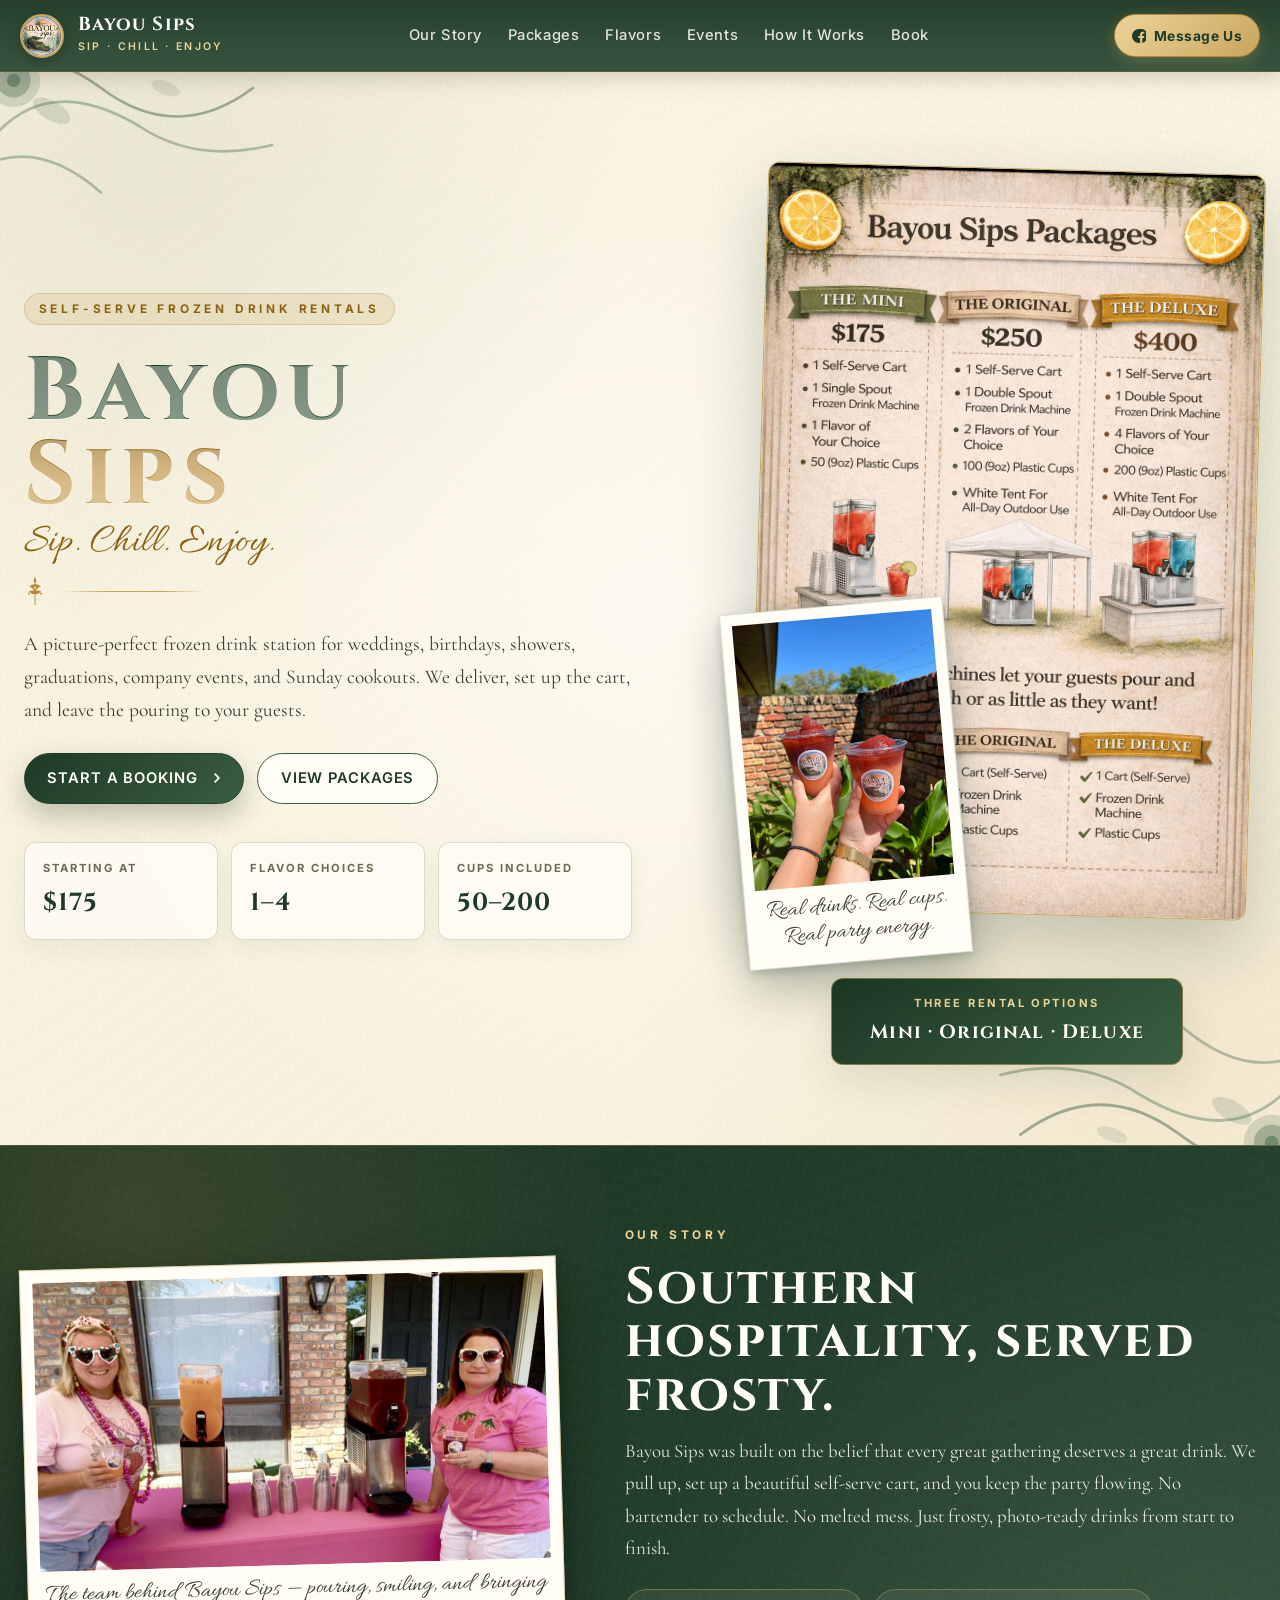
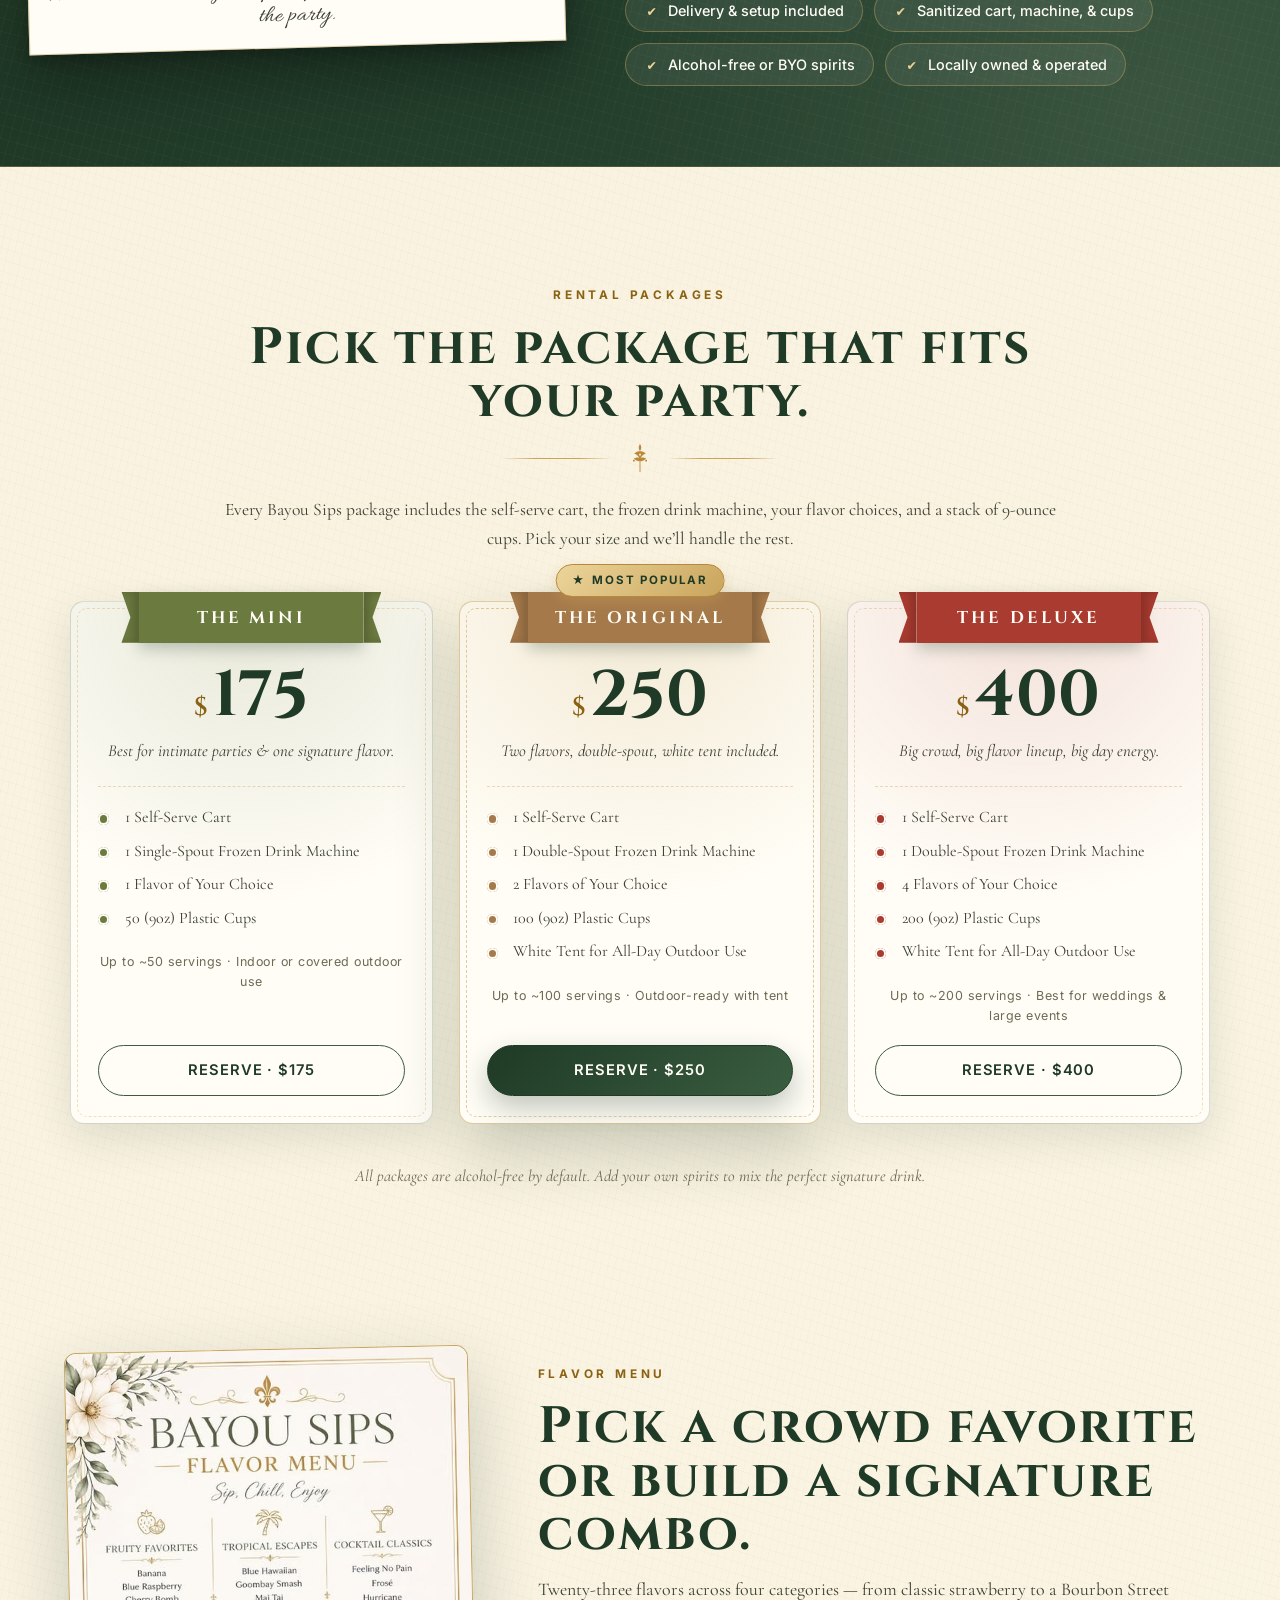
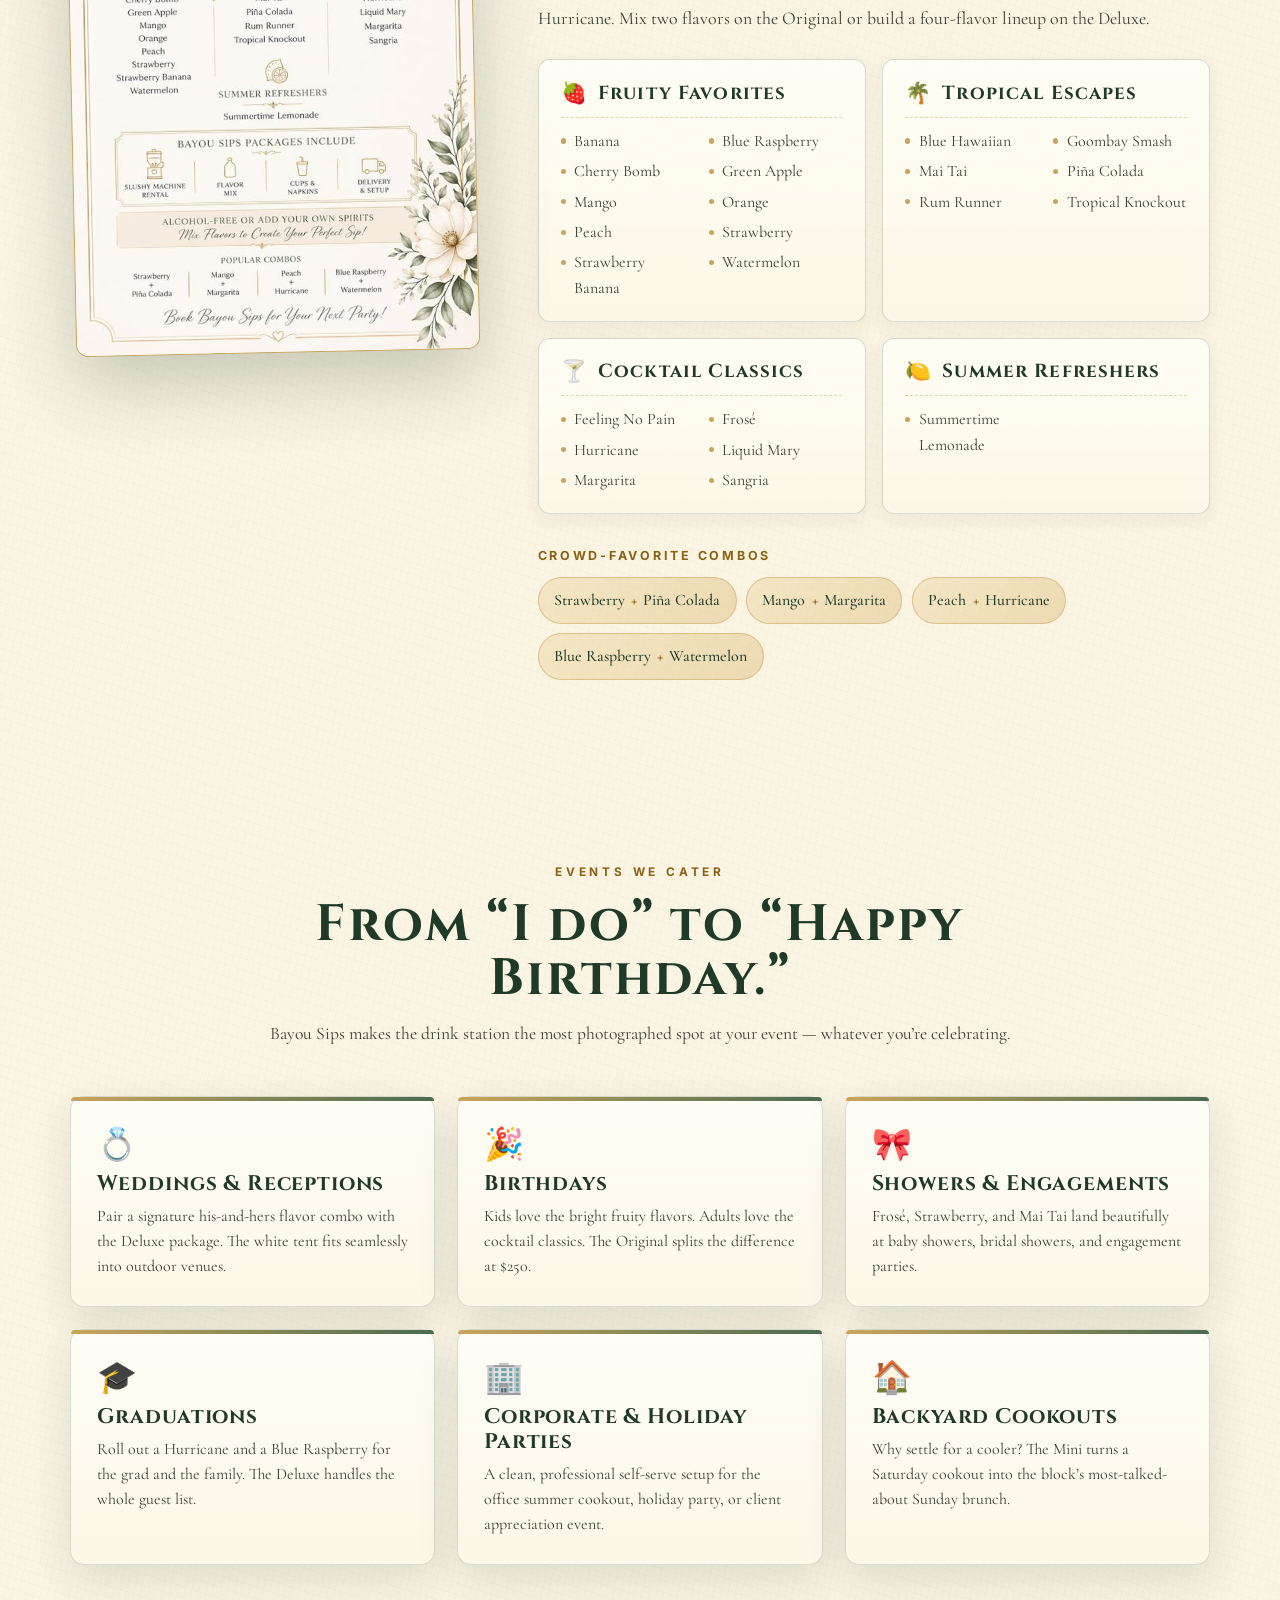
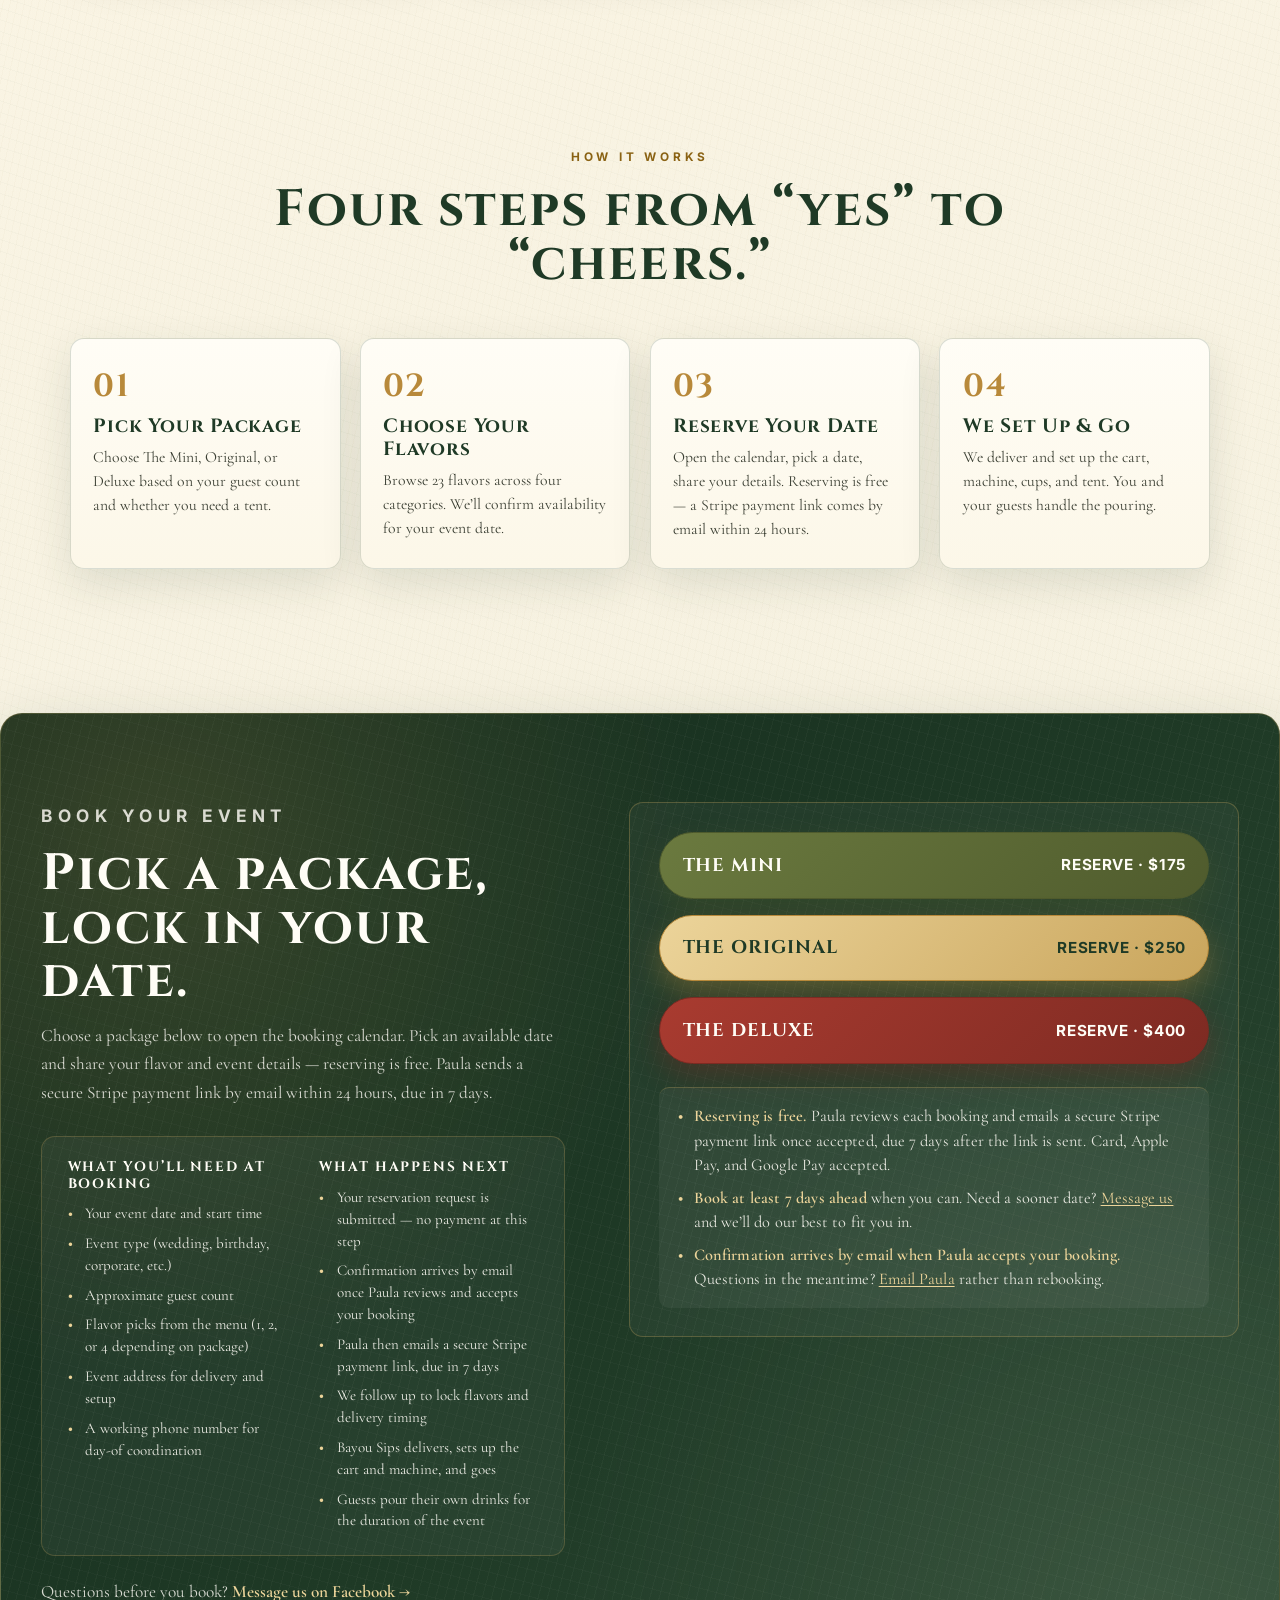
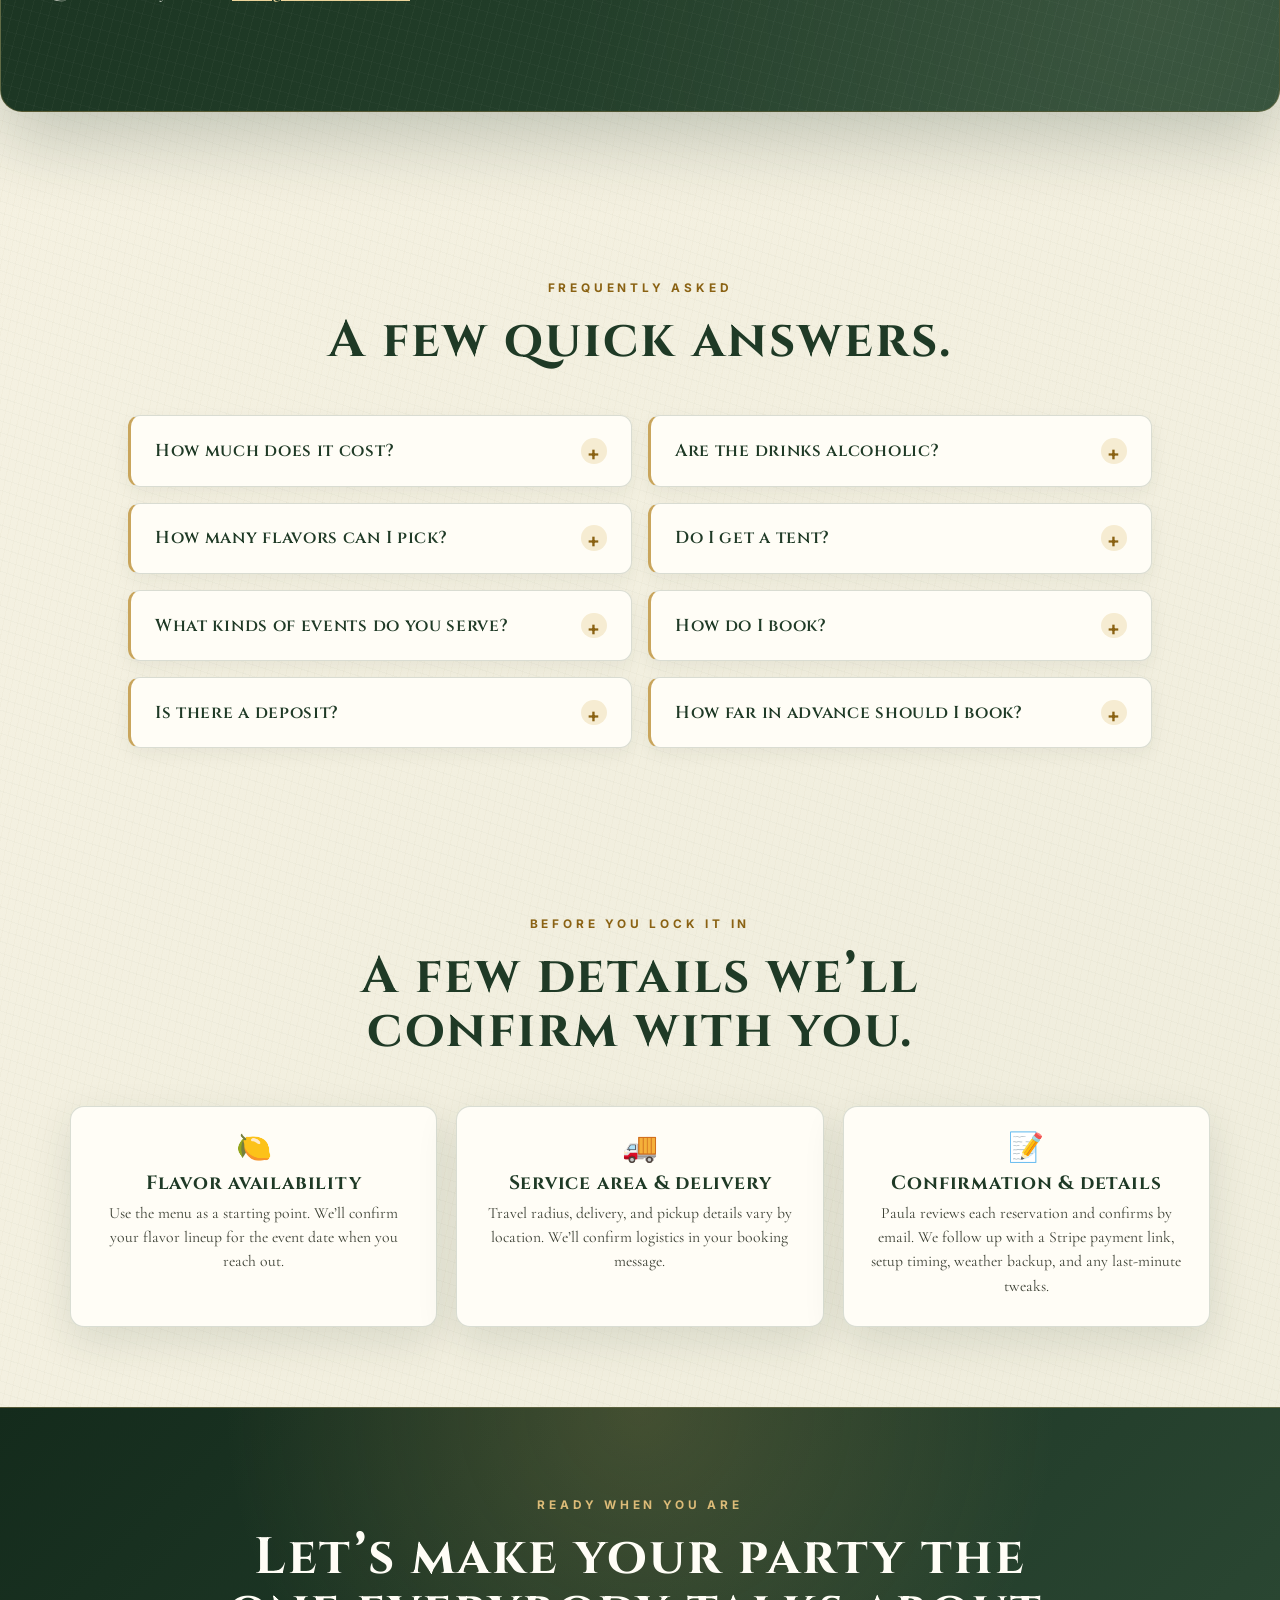
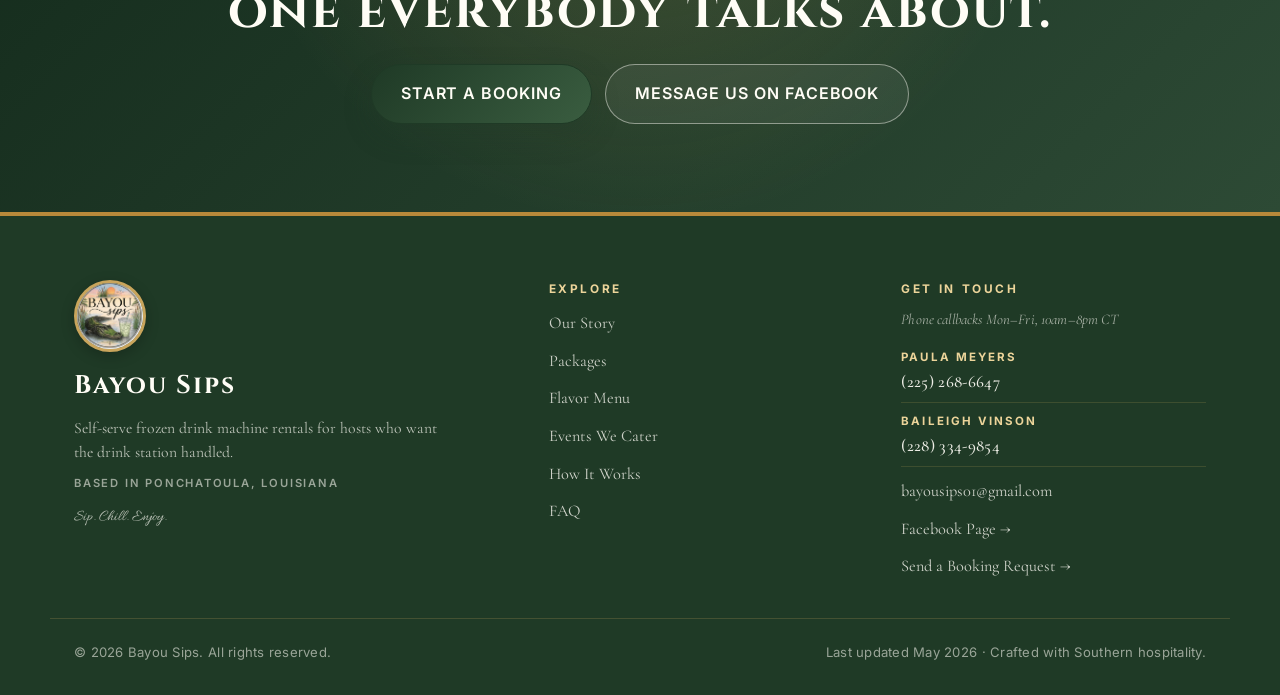
==== commit 68531980: "Reflect manual booking confirmation by Paula in customer-facing copy Cal.com bookings require host a" ====
--- a/index.html
+++ b/index.html
@@ -339,7 +339,7 @@
                 "@type": "HowToStep",
                 "position": 3,
                 "name": "Reserve your date",
-                "text": "Click Reserve, pick an available date on the Cal.com calendar, and share event details. Booking is free with no payment at this step. Paula sends a secure Stripe payment link by email within 24 hours for the full rental amount, due within 7 days. Card, Apple Pay, and Google Pay are accepted."
+                "text": "Click Reserve, pick an available date on the Cal.com calendar, and share event details. Reserving is free with no payment at this step. Paula reviews each reservation and confirms by email when she accepts the booking, then emails a secure Stripe payment link for the full rental amount, due within 7 days. Card, Apple Pay, and Google Pay are accepted."
               },
               {
                 "@type": "HowToStep",
@@ -399,7 +399,7 @@
                 "name": "How do I book a Bayou Sips rental?",
                 "acceptedAnswer": {
                   "@type": "Answer",
-                  "text": "Choose your package on the Bayou Sips website and click Reserve. Pick your event date on the booking calendar and share your flavor and event details. Booking is free with no payment required at this step. Paula sends a secure Stripe payment link by email within 24 hours for the full rental amount, due within 7 days. Card, Apple Pay, and Google Pay are accepted."
+                  "text": "Choose your package on the Bayou Sips website and click Reserve. Pick your event date on the booking calendar and share your flavor and event details. Reserving is free with no payment required at this step. Paula reviews each reservation and confirms by email when she accepts the booking, then emails a secure Stripe payment link for the full rental amount, due within 7 days. Card, Apple Pay, and Google Pay are accepted."
                 }
               },
               {
@@ -789,9 +789,9 @@
             <div class="booking-facts-col">
               <h3 class="booking-facts-heading">What happens next</h3>
               <ul>
-                <li>Your reservation is confirmed the moment you submit &mdash; no payment at this step</li>
-                <li>Confirmation email lands in your inbox within a minute</li>
-                <li>Paula emails a secure Stripe payment link within 24 hours, due in 7 days</li>
+                <li>Your reservation request is submitted &mdash; no payment at this step</li>
+                <li>Confirmation arrives by email once Paula reviews and accepts your booking</li>
+                <li>Paula then emails a secure Stripe payment link, due in 7 days</li>
                 <li>We follow up to lock flavors and delivery timing</li>
                 <li>Bayou Sips delivers, sets up the cart and machine, and goes</li>
                 <li>Guests pour their own drinks for the duration of the event</li>
@@ -835,9 +835,9 @@
           </a>
 
           <ul class="booking-fineprint" aria-label="Booking policy">
-            <li><strong>Reserving is free.</strong> Paula sends a secure Stripe payment link by email within 24 hours, due in 7 days. Card, Apple Pay, and Google Pay accepted.</li>
+            <li><strong>Reserving is free.</strong> Paula reviews each booking and emails a secure Stripe payment link once accepted, due 7 days after the link is sent. Card, Apple Pay, and Google Pay accepted.</li>
             <li><strong>Book at least 7 days ahead</strong> when you can. Need a sooner date? <a href="https://www.facebook.com/profile.php?id=61572368766729" target="_blank" rel="noreferrer">Message us</a> and we&rsquo;ll do our best to fit you in.</li>
-            <li><strong>Confirmation lands within a minute.</strong> If it doesn&rsquo;t, please <a href="mailto:bayousips01@gmail.com">email Paula</a> instead of rebooking.</li>
+            <li><strong>Confirmation arrives by email when Paula accepts your booking.</strong> Questions in the meantime? <a href="mailto:bayousips01@gmail.com">Email Paula</a> rather than rebooking.</li>
           </ul>
         </div>
       </section>
@@ -902,7 +902,7 @@
           <article>
             <span class="confirm-icon" aria-hidden="true">&#128221;</span>
             <h3>Confirmation &amp; details</h3>
-            <p>Your reservation is confirmed instantly. We follow up by email with a Stripe payment link, setup timing, weather backup, and any last-minute tweaks.</p>
+            <p>Paula reviews each reservation and confirms by email. We follow up with a Stripe payment link, setup timing, weather backup, and any last-minute tweaks.</p>
           </article>
         </div>
       </section>
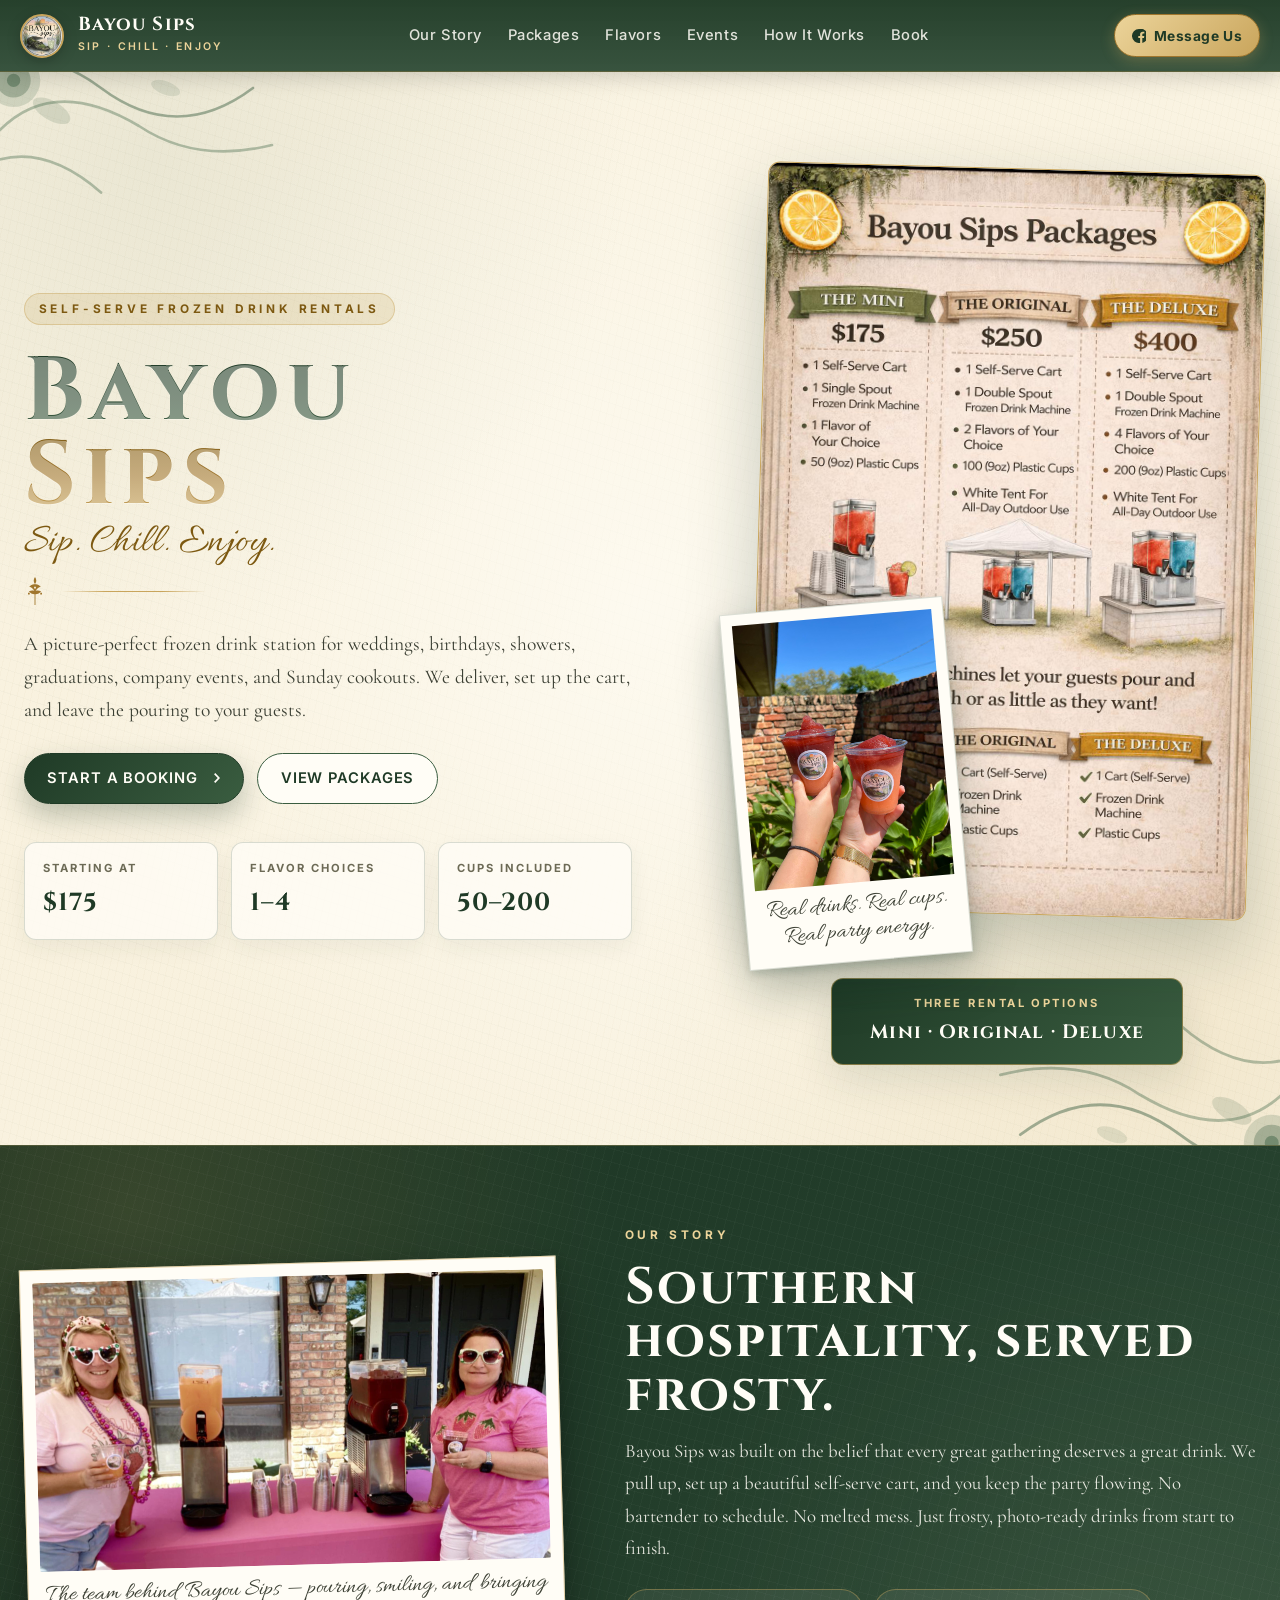
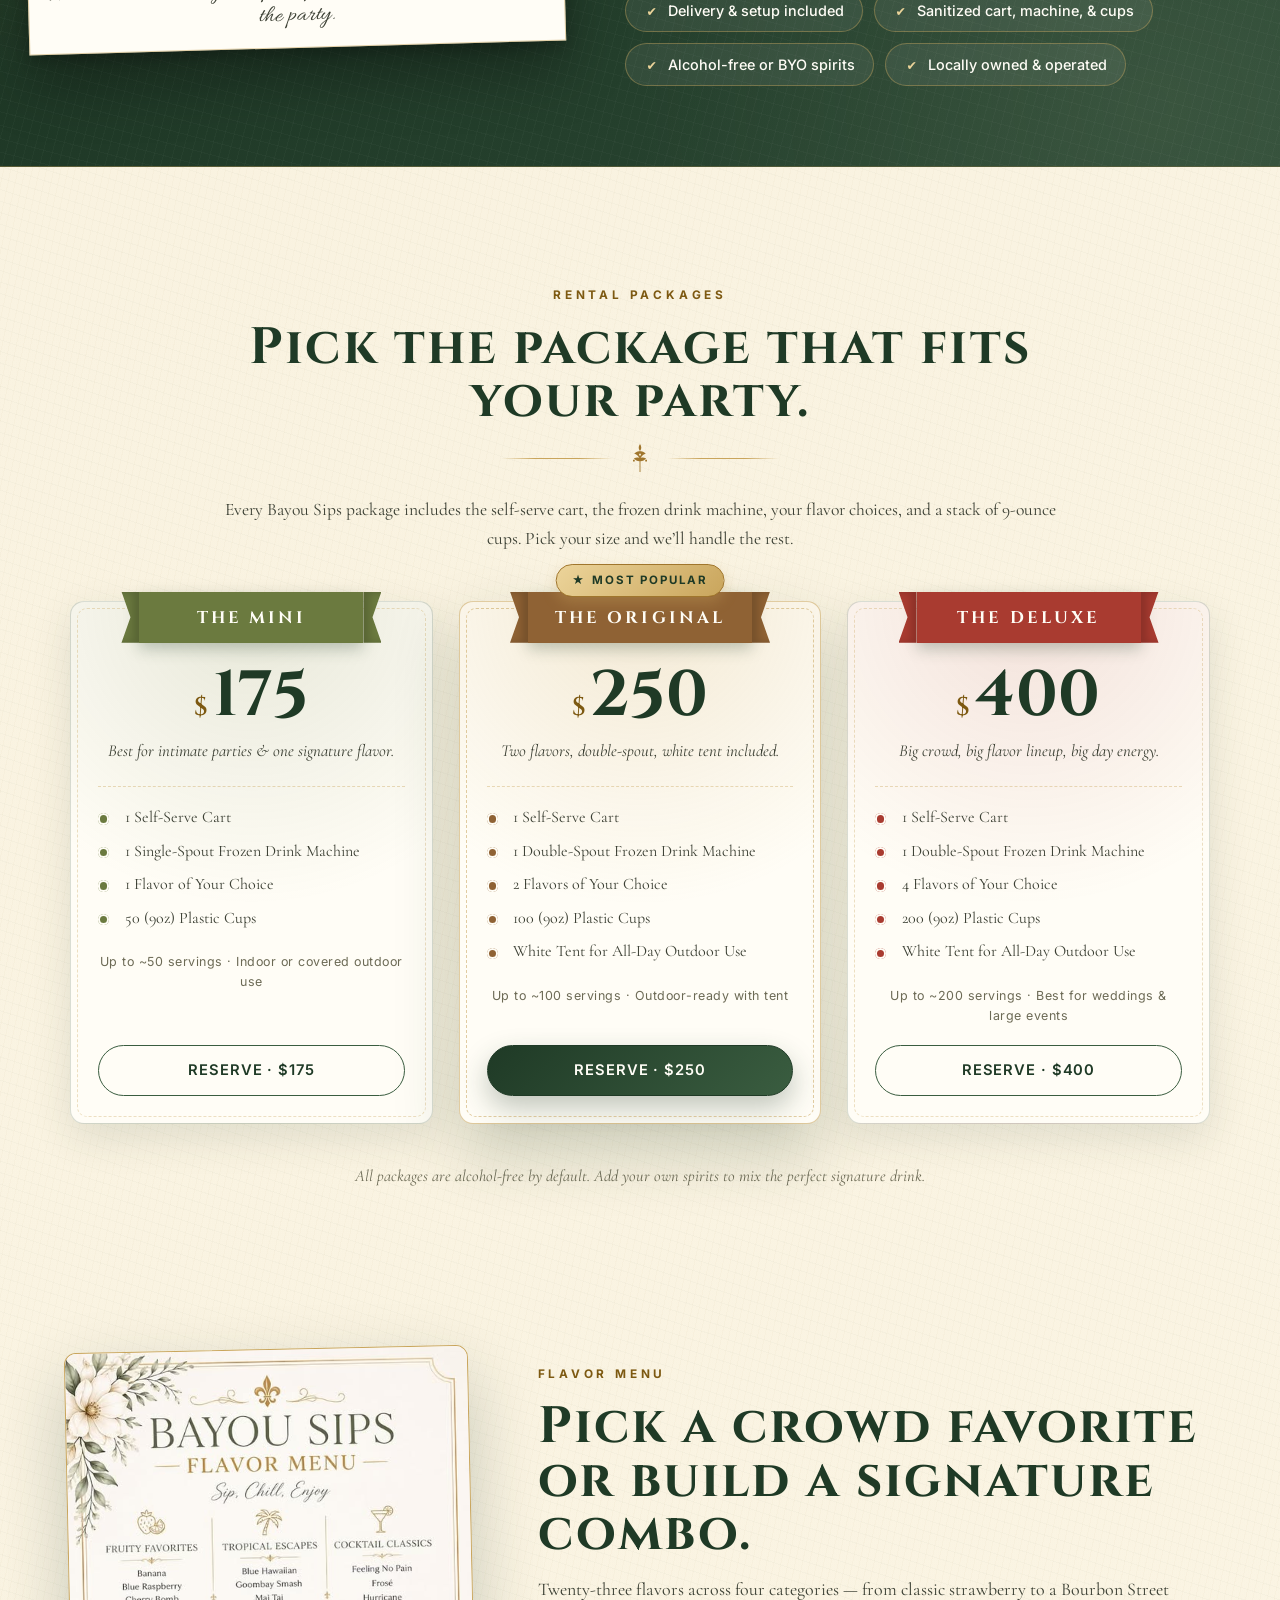
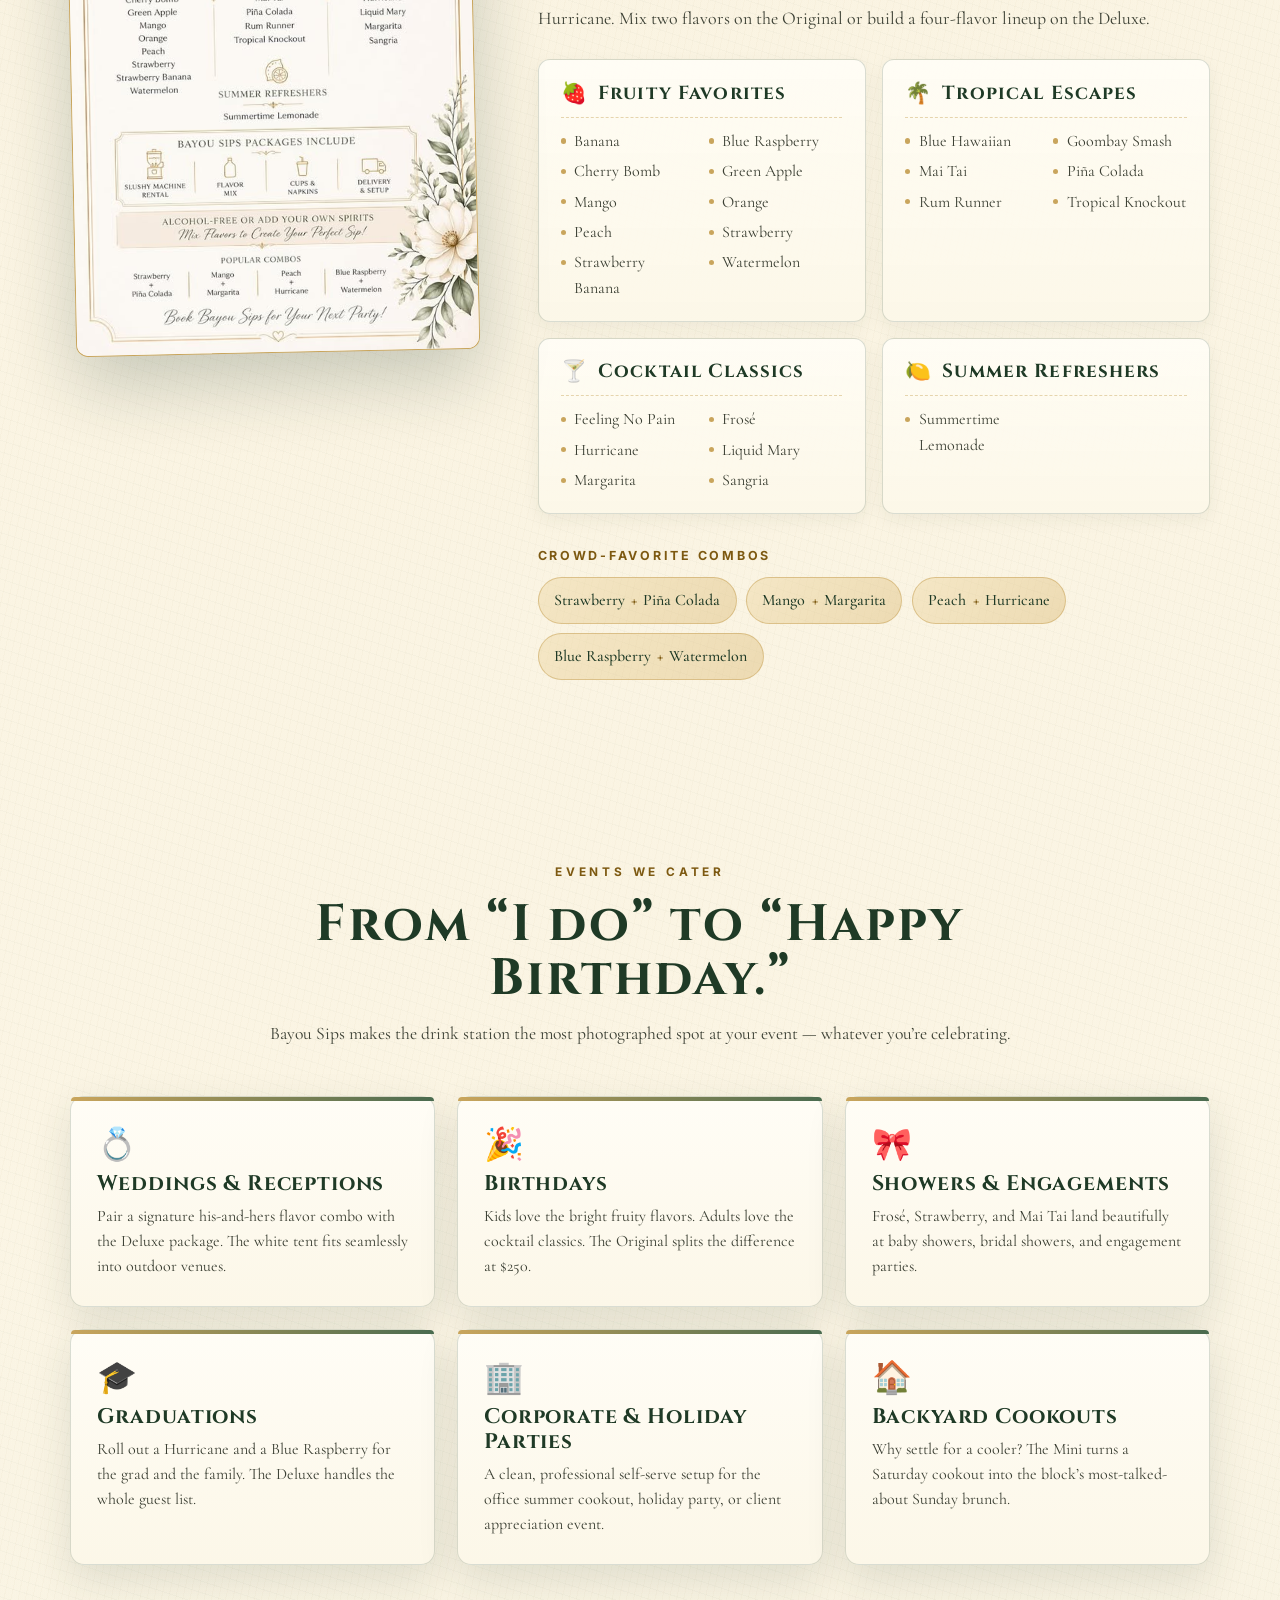
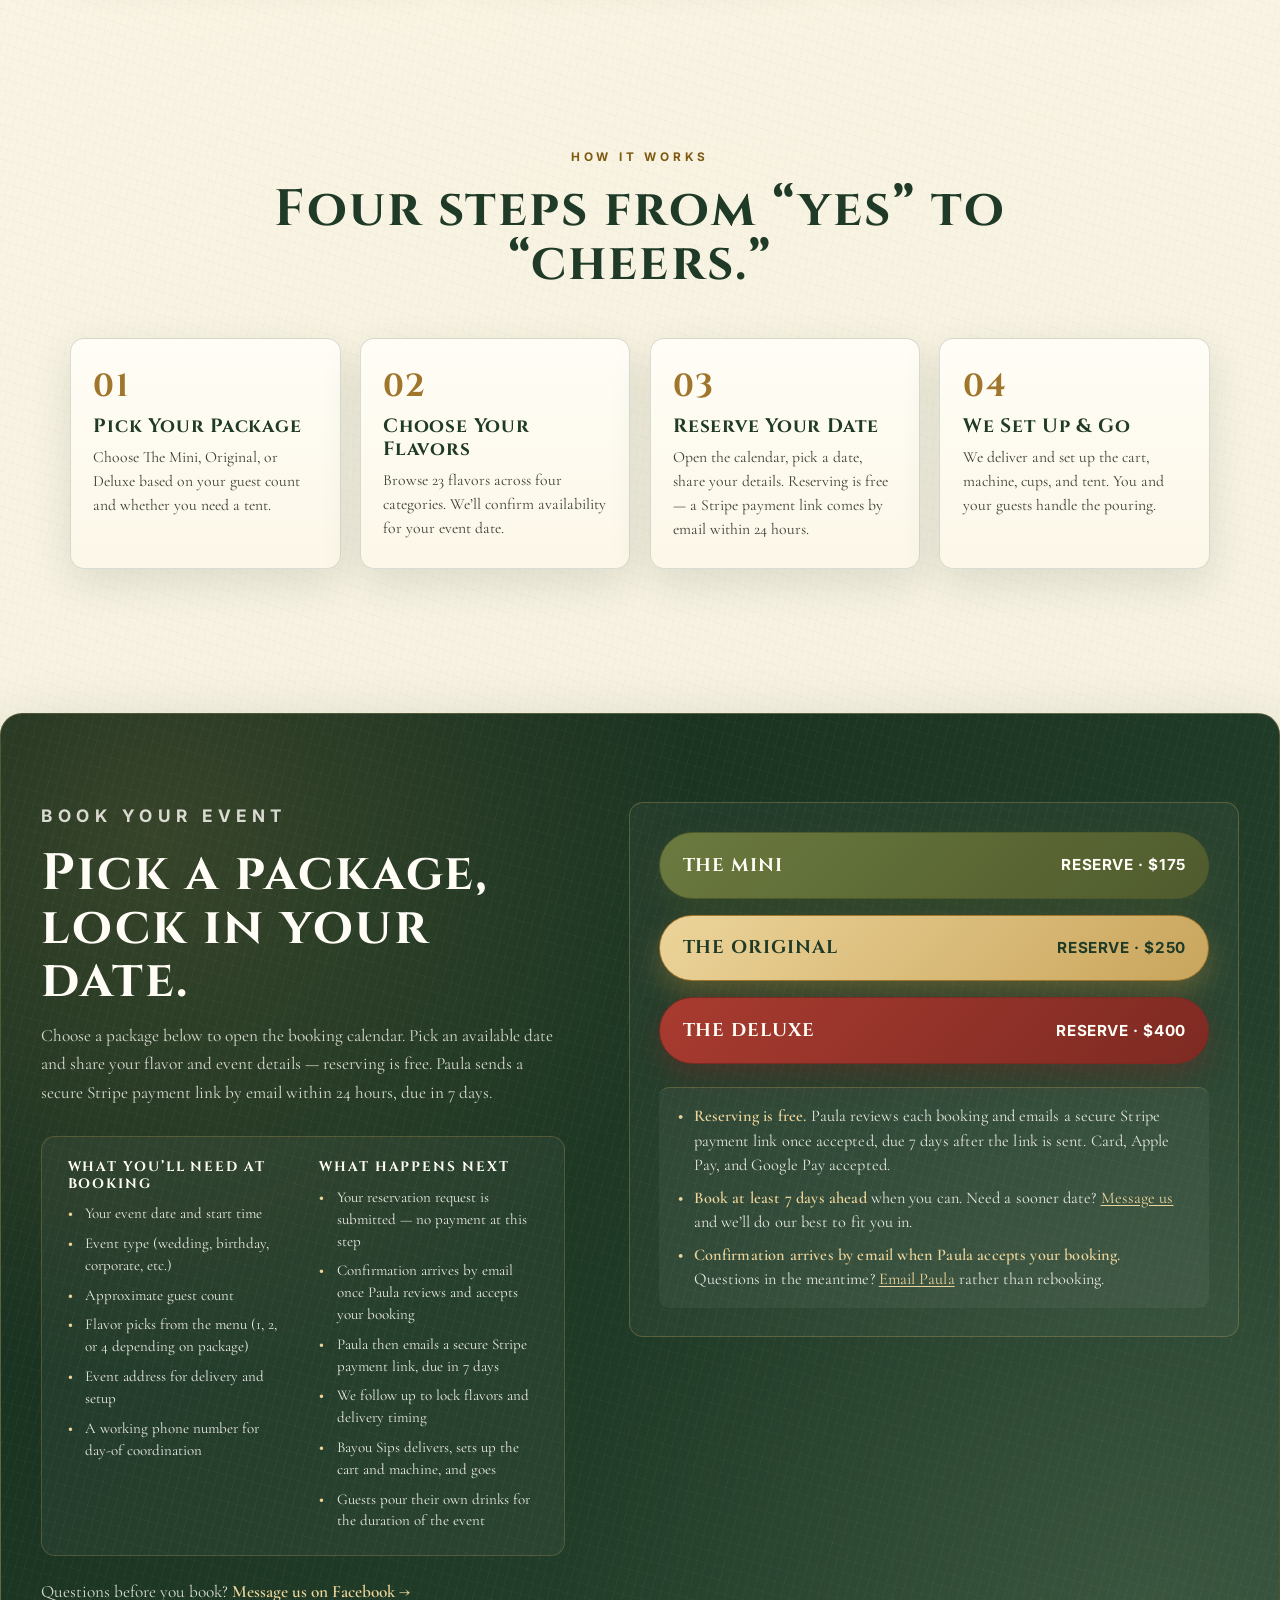
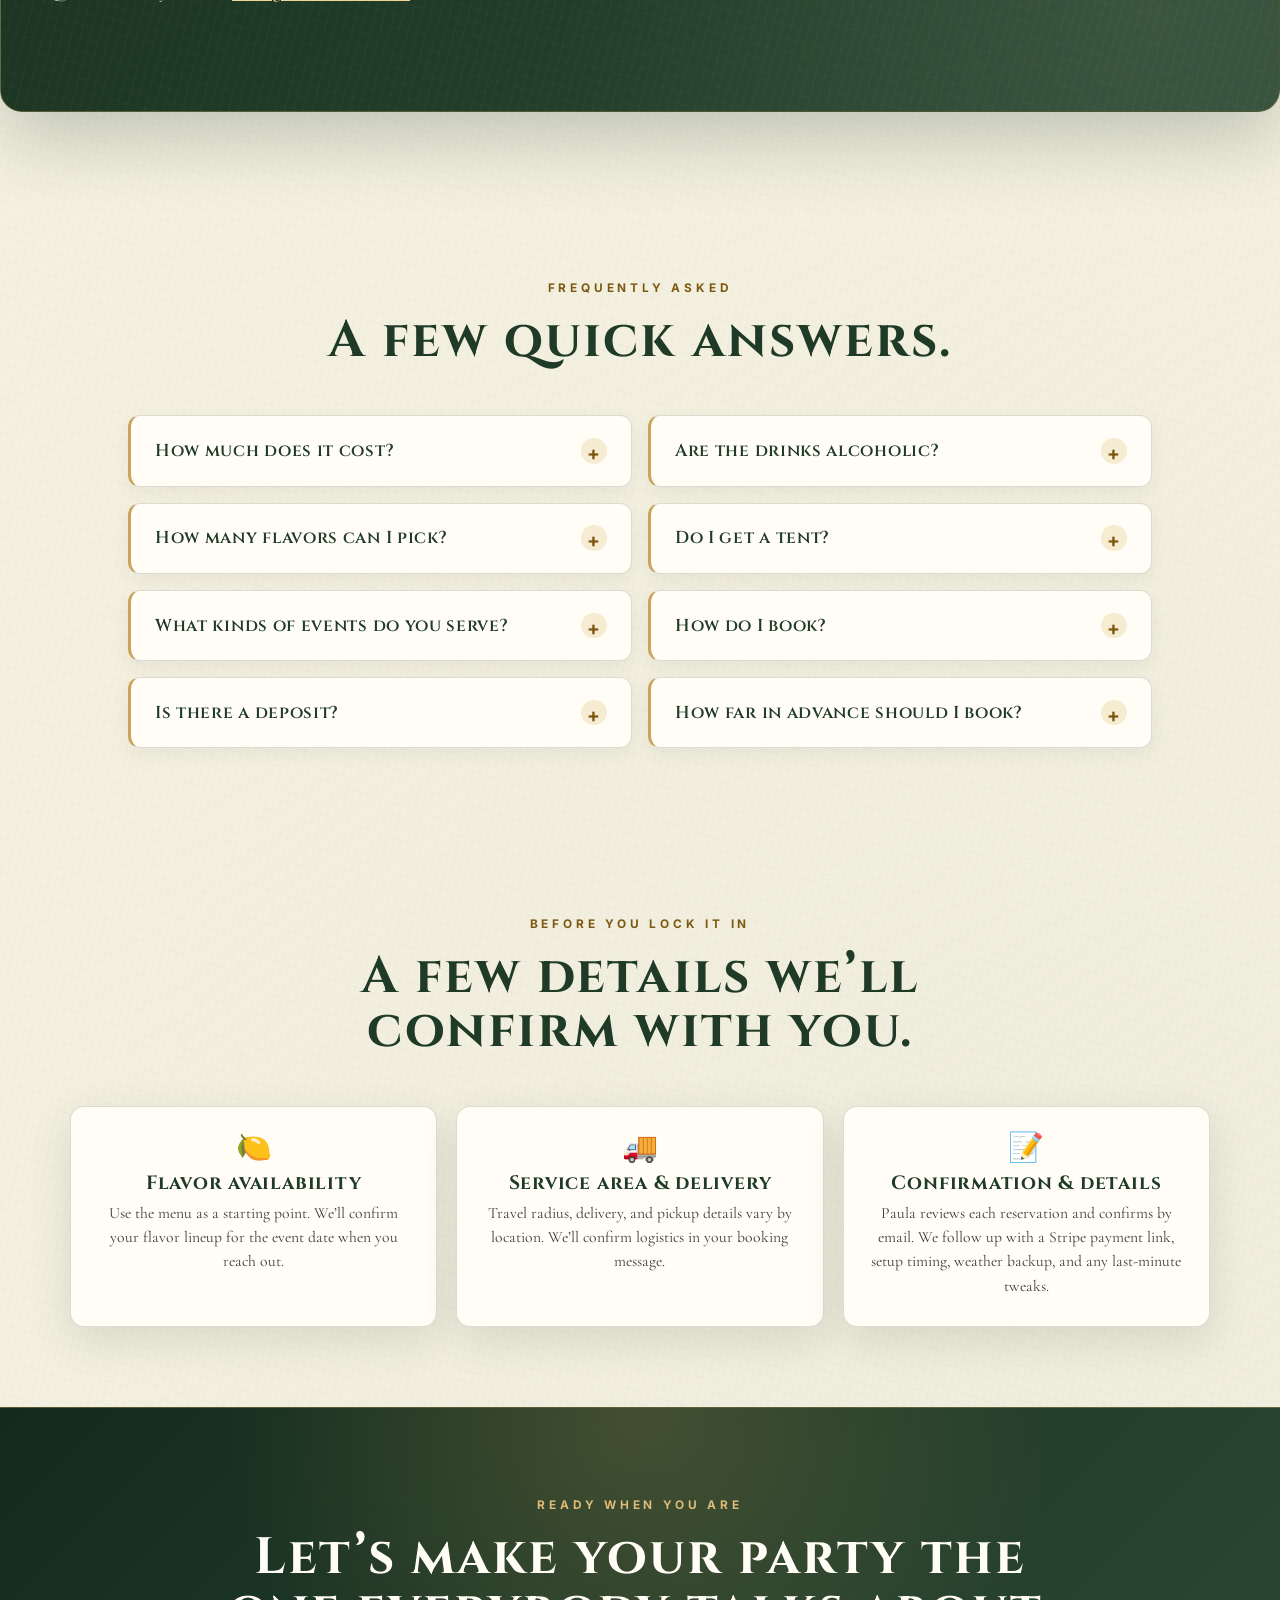
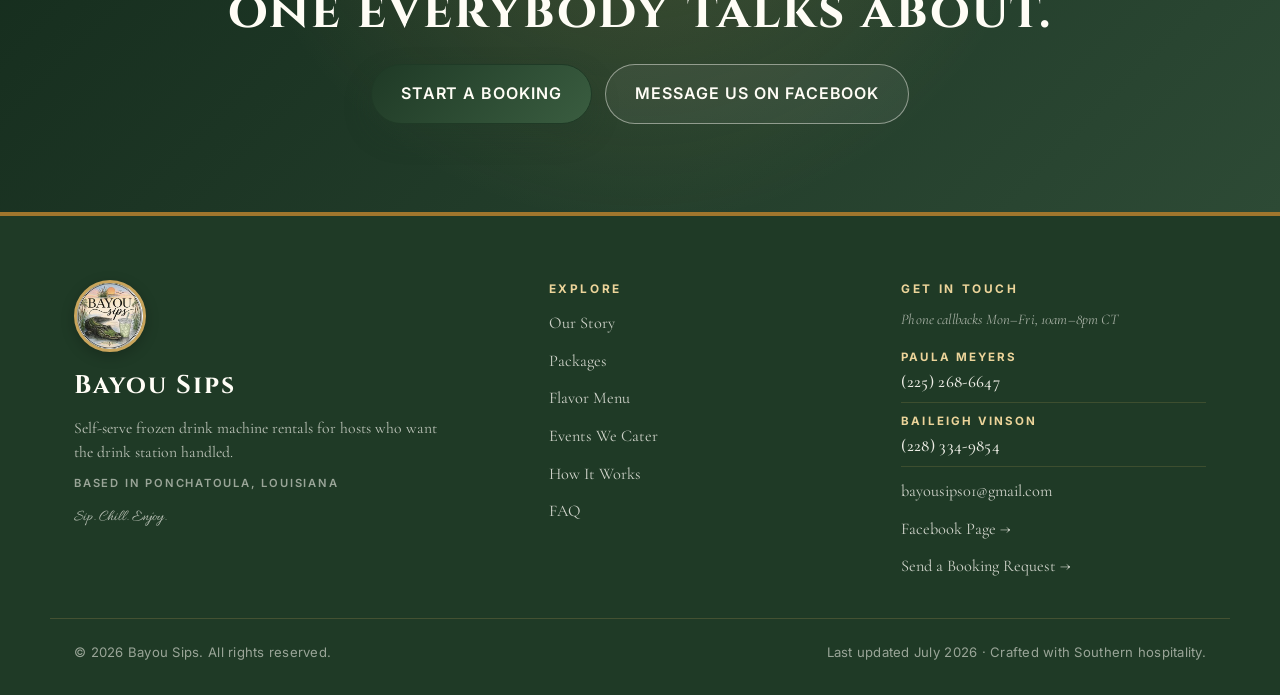
==== commit a050779d: "Fix audit findings: schema lockstep, contrast, a11y labels, nav cue - Trim meta description 200 -> 1" ====
--- a/index.html
+++ b/index.html
@@ -4,7 +4,7 @@
     <meta charset="utf-8">
     <meta name="viewport" content="width=device-width, initial-scale=1">
     <title>Bayou Sips | Self-Serve Frozen Drink Machine Rentals</title>
-    <meta name="description" content="Bayou Sips rents self-serve frozen drink machines for weddings, birthdays, showers, graduations, and backyard parties. Three packages from $175 to $400 with carts, cups, tents, and a full flavor menu.">
+    <meta name="description" content="Bayou Sips rents self-serve frozen drink machines for weddings, birthdays, showers, graduations, and backyard parties. Three packages from $175 to $400.">
     <meta name="robots" content="index,follow,max-image-preview:large">
     <meta name="theme-color" content="#2d4a35">
     <meta name="author" content="Paula Meyers and Baileigh Vinson">
@@ -25,7 +25,7 @@
     <link rel="preconnect" href="https://fonts.gstatic.com" crossorigin>
     <link rel="preload" as="image" href="assets/sipspackages.jpg" fetchpriority="high">
     <link href="https://fonts.googleapis.com/css2?family=Cinzel:wght@500;600;700;800&family=Cormorant+Garamond:ital,wght@0,400;0,500;0,600;0,700;1,400;1,500&family=Allura&family=Inter:wght@400;500;600;700&display=swap" rel="stylesheet">
-    <link rel="stylesheet" href="styles.css">
+    <link rel="stylesheet" href="styles.css?v=1">
     <script type="application/ld+json">
       {
         "@context": "https://schema.org",
@@ -301,7 +301,7 @@
             "@type": "WebPage",
             "@id": "https://bayousips.com/#webpage",
             "url": "https://bayousips.com/",
-            "name": "Bayou Sips - Frozen Drink Machine Rentals",
+            "name": "Bayou Sips | Self-Serve Frozen Drink Machine Rentals",
             "isPartOf": { "@id": "https://bayousips.com/#bayou-sips-website" },
             "about": { "@id": "https://bayousips.com/#bayou-sips-local-business" },
             "primaryImageOfPage": "https://bayousips.com/assets/sipspackages.jpg",
@@ -326,26 +326,26 @@
               {
                 "@type": "HowToStep",
                 "position": 1,
-                "name": "Pick your package",
-                "text": "Compare The Mini ($175), The Original ($250), and The Deluxe ($400) and pick the package that matches your guest count and flavor needs."
+                "name": "Pick Your Package",
+                "text": "Choose The Mini, Original, or Deluxe based on your guest count and whether you need a tent."
               },
               {
                 "@type": "HowToStep",
                 "position": 2,
-                "name": "Choose your flavors",
-                "text": "Pick from the 23-flavor menu: 1 flavor for The Mini, 2 for The Original, or 4 for The Deluxe."
+                "name": "Choose Your Flavors",
+                "text": "Browse 23 flavors across four categories. We’ll confirm availability for your event date."
               },
               {
                 "@type": "HowToStep",
                 "position": 3,
-                "name": "Reserve your date",
-                "text": "Click Reserve, pick an available date on the Cal.com calendar, and share event details. Reserving is free with no payment at this step. Paula reviews each reservation and confirms by email when she accepts the booking, then emails a secure Stripe payment link for the full rental amount, due within 7 days. Card, Apple Pay, and Google Pay are accepted."
+                "name": "Reserve Your Date",
+                "text": "Open the calendar, pick a date, share your details. Reserving is free — a Stripe payment link comes by email within 24 hours."
               },
               {
                 "@type": "HowToStep",
                 "position": 4,
-                "name": "We deliver and set up",
-                "text": "Bayou Sips arrives, sets up the cart, machine, and tent (on The Original and Deluxe), and your guests pour their own drinks for the duration of the event."
+                "name": "We Set Up & Go",
+                "text": "We deliver and set up the cart, machine, cups, and tent. You and your guests handle the pouring."
               }
             ]
           },
@@ -356,7 +356,7 @@
             "mainEntity": [
               {
                 "@type": "Question",
-                "name": "How much does it cost to rent a frozen drink machine from Bayou Sips?",
+                "name": "How much does it cost?",
                 "acceptedAnswer": {
                   "@type": "Answer",
                   "text": "Bayou Sips offers three packages: The Mini at $175, The Original at $250, and The Deluxe at $400. Each price is a flat rental that includes the self-serve cart, the frozen drink machine, plastic cups, and your flavor choices."
@@ -372,34 +372,34 @@
               },
               {
                 "@type": "Question",
-                "name": "How many flavors can I choose?",
+                "name": "How many flavors can I pick?",
                 "acceptedAnswer": {
                   "@type": "Answer",
-                  "text": "The Mini package includes one flavor, The Original includes two flavors on a double-spout machine, and The Deluxe includes four flavors on a double-spout machine."
+                  "text": "The Mini includes one flavor on a single-spout machine. The Original includes two flavors and the Deluxe includes four flavors, both on a double-spout machine."
                 }
               },
               {
                 "@type": "Question",
-                "name": "Do the packages include a tent for outdoor events?",
+                "name": "Do I get a tent?",
                 "acceptedAnswer": {
                   "@type": "Answer",
-                  "text": "Yes. The Original and The Deluxe packages include a white tent for all-day outdoor use. The Mini package does not include a tent."
+                  "text": "The Original and the Deluxe both include a white tent for all-day outdoor use. The Mini does not include a tent and is best for indoor or covered outdoor setups."
                 }
               },
               {
                 "@type": "Question",
-                "name": "What kinds of events does Bayou Sips serve?",
+                "name": "What kinds of events do you serve?",
                 "acceptedAnswer": {
                   "@type": "Answer",
-                  "text": "Bayou Sips serves weddings, birthday parties, baby and bridal showers, graduations, company events, holiday parties, and backyard gatherings of all sizes."
+                  "text": "Weddings, birthday parties, baby and bridal showers, graduations, corporate events, holiday parties, and backyard cookouts of every size."
                 }
               },
               {
                 "@type": "Question",
-                "name": "How do I book a Bayou Sips rental?",
+                "name": "How do I book?",
                 "acceptedAnswer": {
                   "@type": "Answer",
-                  "text": "Choose your package on the Bayou Sips website and click Reserve. Pick your event date on the booking calendar and share your flavor and event details. Reserving is free with no payment required at this step. Paula reviews each reservation and confirms by email when she accepts the booking, then emails a secure Stripe payment link for the full rental amount, due within 7 days. Card, Apple Pay, and Google Pay are accepted."
+                  "text": "Choose a package above and click Reserve. The calendar opens, you pick an available date and share your flavor and event details — reserving is free. Paula sends a secure Stripe payment link by email within 24 hours, due in 7 days. Card, Apple Pay, and Google Pay accepted."
                 }
               },
               {
@@ -407,7 +407,7 @@
                 "name": "Is there a deposit?",
                 "acceptedAnswer": {
                   "@type": "Answer",
-                  "text": "There is no deposit at booking. Reserving your date on the Bayou Sips calendar is free. After you reserve, Paula sends a secure Stripe payment link by email within 24 hours for the full rental amount, due within 7 days."
+                  "text": "There’s no deposit at booking — reserving your date is free. Paula sends a secure Stripe payment link by email within 24 hours for the full rental amount, due in 7 days."
                 }
               },
               {
@@ -415,7 +415,7 @@
                 "name": "How far in advance should I book?",
                 "acceptedAnswer": {
                   "@type": "Answer",
-                  "text": "Bayou Sips recommends booking at least 7 days in advance. Short-notice events are welcome too. Message the Bayou Sips Facebook page and Bayou Sips will accommodate when calendar availability allows."
+                  "text": "We recommend at least 7 days. Short-notice events are welcome too — message us on Facebook and we’ll do our best to fit you in."
                 }
               }
             ]
@@ -583,6 +583,7 @@
 
         <div class="package-grid" aria-label="Bayou Sips rental options">
           <article class="package-card mini" data-package-card="The Mini">
+            <h3 class="visually-hidden">The Mini</h3>
             <div class="ribbon ribbon-mini" aria-hidden="true">
               <span>The Mini</span>
             </div>
@@ -595,10 +596,11 @@
               <li>50 (9oz) Plastic Cups</li>
             </ul>
             <p class="package-fineprint">Up to ~50 servings &middot; Indoor or covered outdoor use</p>
-            <a class="button button-card" href="https://cal.com/paula-meyers-ezwktk/the-mini-package-175" data-cal-namespace="bayou-sips" data-cal-link="paula-meyers-ezwktk/the-mini-package-175" data-cal-config='{"layout":"month_view"}' aria-label="Reserve The Mini frozen drink machine rental for $175">Reserve &middot; $175</a>
+            <a class="button button-card" href="https://cal.com/paula-meyers-ezwktk/the-mini-package-175" data-cal-namespace="bayou-sips" data-cal-link="paula-meyers-ezwktk/the-mini-package-175" data-cal-config='{"layout":"month_view"}' aria-label="Reserve &middot; $175 &mdash; The Mini frozen drink machine rental">Reserve &middot; $175</a>
           </article>
 
           <article class="package-card original featured" data-package-card="The Original">
+            <h3 class="visually-hidden">The Original</h3>
             <div class="package-badge"><span aria-hidden="true">&#9733;</span> Most Popular</div>
             <div class="ribbon ribbon-original" aria-hidden="true">
               <span>The Original</span>
@@ -613,10 +615,11 @@
               <li>White Tent for All-Day Outdoor Use</li>
             </ul>
             <p class="package-fineprint">Up to ~100 servings &middot; Outdoor-ready with tent</p>
-            <a class="button button-card button-primary" href="https://cal.com/paula-meyers-ezwktk/the-original-package-250" data-cal-namespace="bayou-sips" data-cal-link="paula-meyers-ezwktk/the-original-package-250" data-cal-config='{"layout":"month_view"}' aria-label="Reserve The Original frozen drink machine rental for $250">Reserve &middot; $250</a>
+            <a class="button button-card button-primary" href="https://cal.com/paula-meyers-ezwktk/the-original-package-250" data-cal-namespace="bayou-sips" data-cal-link="paula-meyers-ezwktk/the-original-package-250" data-cal-config='{"layout":"month_view"}' aria-label="Reserve &middot; $250 &mdash; The Original frozen drink machine rental">Reserve &middot; $250</a>
           </article>
 
           <article class="package-card deluxe" data-package-card="The Deluxe">
+            <h3 class="visually-hidden">The Deluxe</h3>
             <div class="ribbon ribbon-deluxe" aria-hidden="true">
               <span>The Deluxe</span>
             </div>
@@ -630,7 +633,7 @@
               <li>White Tent for All-Day Outdoor Use</li>
             </ul>
             <p class="package-fineprint">Up to ~200 servings &middot; Best for weddings &amp; large events</p>
-            <a class="button button-card" href="https://cal.com/paula-meyers-ezwktk/the-deluxe-package-400" data-cal-namespace="bayou-sips" data-cal-link="paula-meyers-ezwktk/the-deluxe-package-400" data-cal-config='{"layout":"month_view"}' aria-label="Reserve The Deluxe frozen drink machine rental for $400">Reserve &middot; $400</a>
+            <a class="button button-card" href="https://cal.com/paula-meyers-ezwktk/the-deluxe-package-400" data-cal-namespace="bayou-sips" data-cal-link="paula-meyers-ezwktk/the-deluxe-package-400" data-cal-config='{"layout":"month_view"}' aria-label="Reserve &middot; $400 &mdash; The Deluxe frozen drink machine rental">Reserve &middot; $400</a>
           </article>
         </div>
 
@@ -810,28 +813,28 @@
              href="https://cal.com/paula-meyers-ezwktk/the-mini-package-175"
              data-cal-namespace="bayou-sips"
              data-cal-link="paula-meyers-ezwktk/the-mini-package-175"
-             data-cal-config='{"layout":"month_view"}'
-             aria-label="Reserve The Mini frozen drink machine rental for $175">
+             data-cal-config='{"layout":"month_view"}'>
             <span class="booking-cta-name">The Mini</span>
             <span class="booking-cta-price">Reserve &middot; $175</span>
+            <span class="visually-hidden">&mdash; frozen drink machine rental</span>
           </a>
           <a class="button booking-cta cta-original"
              href="https://cal.com/paula-meyers-ezwktk/the-original-package-250"
              data-cal-namespace="bayou-sips"
              data-cal-link="paula-meyers-ezwktk/the-original-package-250"
-             data-cal-config='{"layout":"month_view"}'
-             aria-label="Reserve The Original frozen drink machine rental for $250">
+             data-cal-config='{"layout":"month_view"}'>
             <span class="booking-cta-name">The Original</span>
             <span class="booking-cta-price">Reserve &middot; $250</span>
+            <span class="visually-hidden">&mdash; frozen drink machine rental</span>
           </a>
           <a class="button booking-cta cta-deluxe"
              href="https://cal.com/paula-meyers-ezwktk/the-deluxe-package-400"
              data-cal-namespace="bayou-sips"
              data-cal-link="paula-meyers-ezwktk/the-deluxe-package-400"
-             data-cal-config='{"layout":"month_view"}'
-             aria-label="Reserve The Deluxe frozen drink machine rental for $400">
+             data-cal-config='{"layout":"month_view"}'>
             <span class="booking-cta-name">The Deluxe</span>
             <span class="booking-cta-price">Reserve &middot; $400</span>
+            <span class="visually-hidden">&mdash; frozen drink machine rental</span>
           </a>
 
           <ul class="booking-fineprint" aria-label="Booking policy">
@@ -959,10 +962,10 @@
       </div>
       <div class="footer-bottom">
         <span>&copy; 2026 Bayou Sips. All rights reserved.</span>
-        <span>Last updated May 2026 &middot; Crafted with Southern hospitality.</span>
+        <span>Last updated July 2026 &middot; Crafted with Southern hospitality.</span>
       </div>
     </footer>
 
-    <script src="script.js" defer></script>
+    <script src="script.js?v=1" defer></script>
   </body>
 </html>
--- a/styles.css
+++ b/styles.css
@@ -23,8 +23,8 @@
   --paper-400: #d9c7a0;
 
   /* Antique gold */
-  --gold-700: #8a6213;
-  --gold-600: #b8893a;
+  --gold-700: #7d5911;
+  --gold-600: #a0762d;
   --gold-500: #c9a55c;
   --gold-400: #dcbb78;
   --gold-300: #ecd49a;
@@ -32,7 +32,7 @@
   /* Ribbon accent palette (matches packages flyer) */
   --ribbon-mini: #6b7a3f;        /* olive green */
   --ribbon-mini-shade: #4f5b2d;
-  --ribbon-original: #a5794a;    /* sienna brown */
+  --ribbon-original: #8f6234;    /* sienna brown */
   --ribbon-original-shade: #7d5a35;
   --ribbon-deluxe: #a93b30;      /* garnet red */
   --ribbon-deluxe-shade: #7d2a22;
@@ -95,6 +95,19 @@
 button, input, select, textarea { font: inherit; }
 
 ::selection { background: var(--gold-300); color: var(--green-deep); }
+
+.visually-hidden {
+  position: absolute;
+  width: 1px;
+  height: 1px;
+  margin: -1px;
+  padding: 0;
+  overflow: hidden;
+  clip: rect(0 0 0 0);
+  clip-path: inset(50%);
+  white-space: nowrap;
+  border: 0;
+}
 
 .skip-link {
   position: absolute;
@@ -1691,6 +1704,22 @@
 
   .primary-nav a { flex: 0 0 auto; }
 
+  /* Edge-fade cue when nav items sit off-canvas (class toggled in script.js) */
+  .primary-nav.nav-fade-end {
+    -webkit-mask-image: linear-gradient(90deg, #000 calc(100% - 34px), transparent);
+    mask-image: linear-gradient(90deg, #000 calc(100% - 34px), transparent);
+  }
+
+  .primary-nav.nav-fade-start {
+    -webkit-mask-image: linear-gradient(270deg, #000 calc(100% - 34px), transparent);
+    mask-image: linear-gradient(270deg, #000 calc(100% - 34px), transparent);
+  }
+
+  .primary-nav.nav-fade-start.nav-fade-end {
+    -webkit-mask-image: linear-gradient(90deg, transparent, #000 34px, #000 calc(100% - 34px), transparent);
+    mask-image: linear-gradient(90deg, transparent, #000 34px, #000 calc(100% - 34px), transparent);
+  }
+
   .hero {
     grid-template-columns: 1fr;
     gap: 3rem;
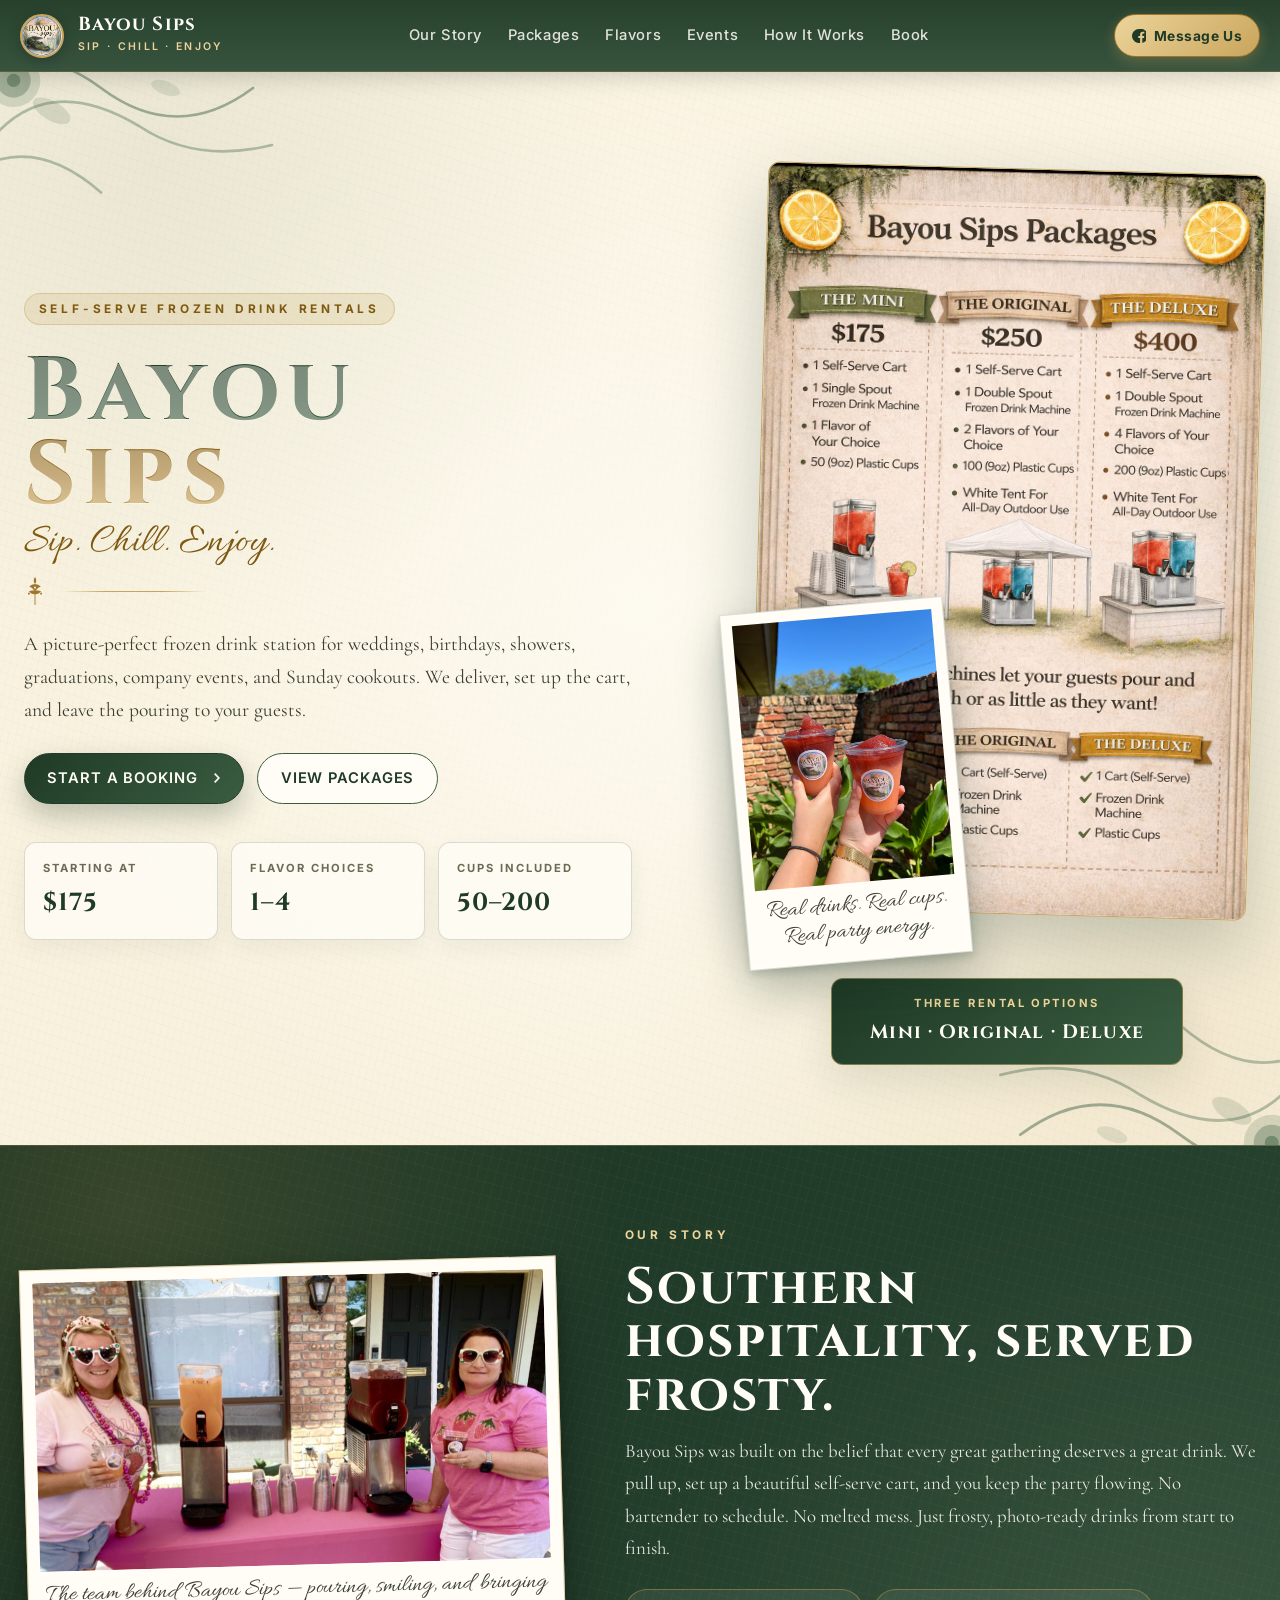
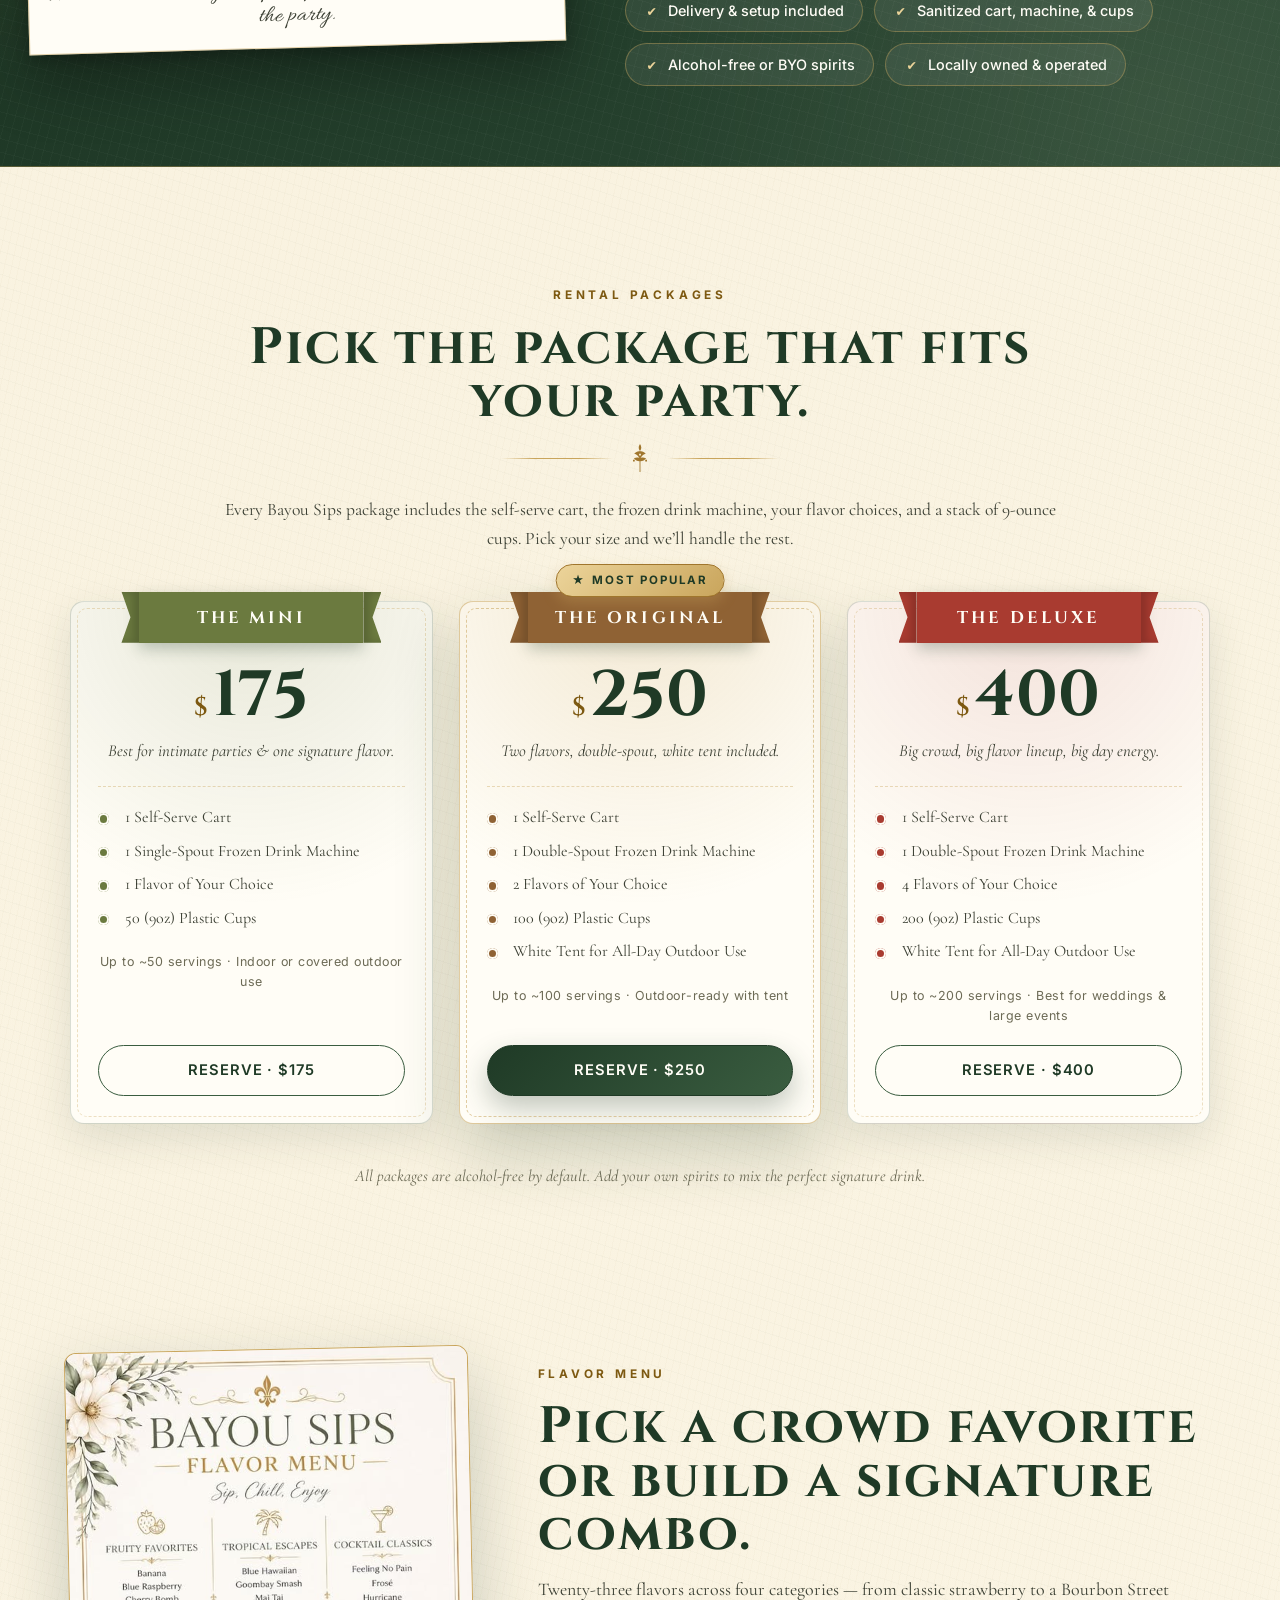
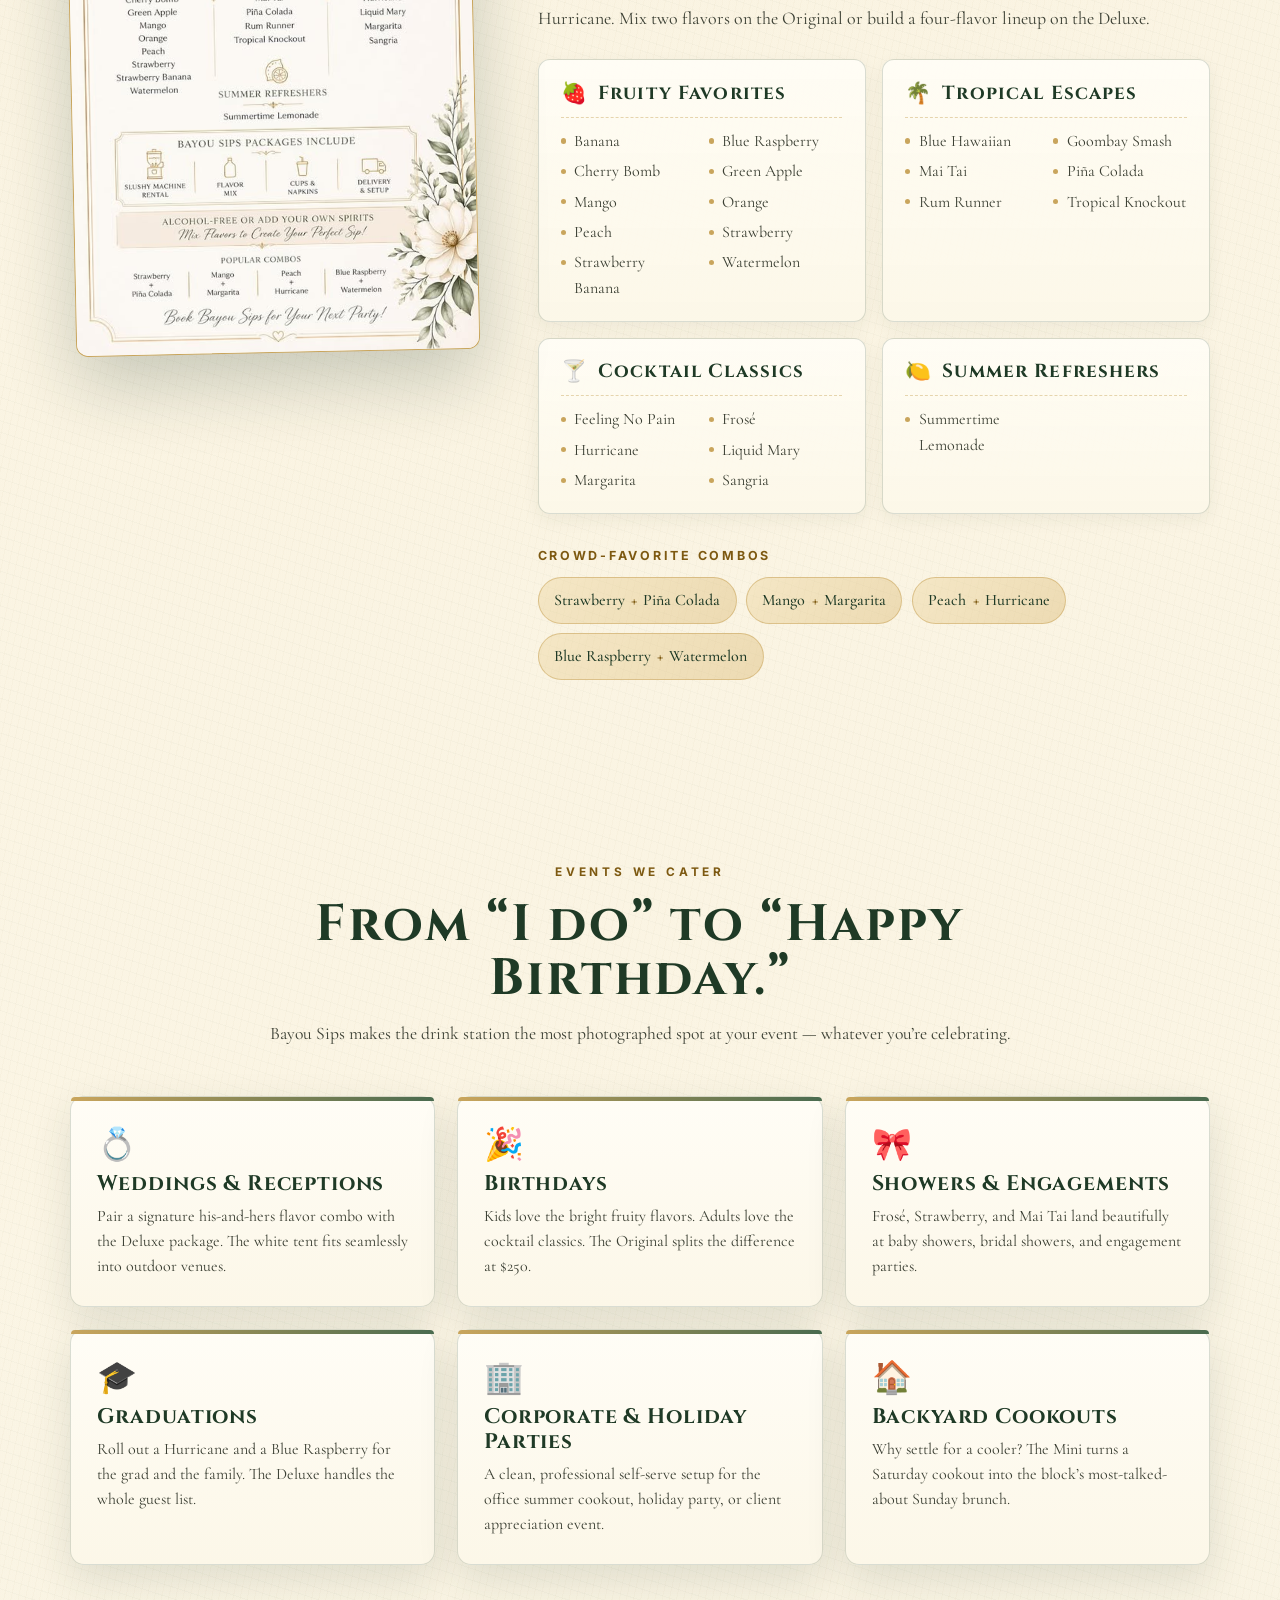
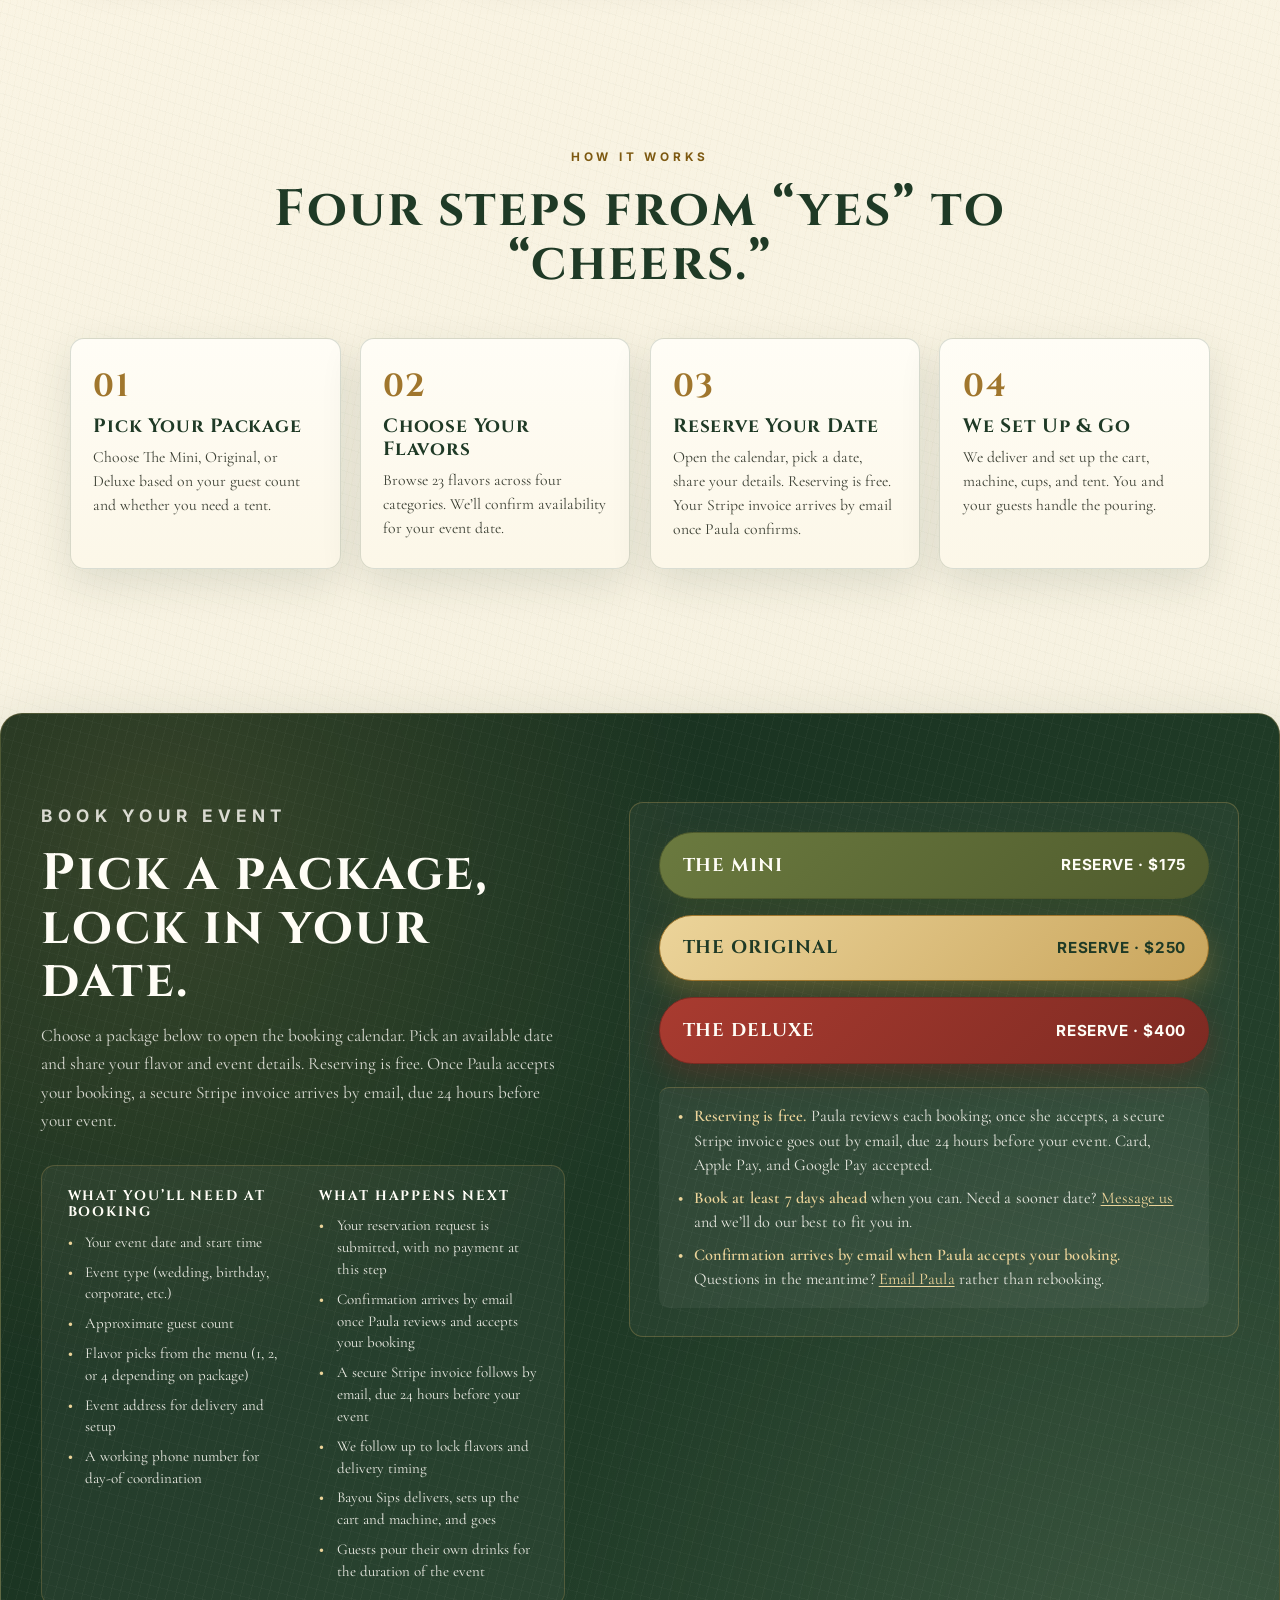
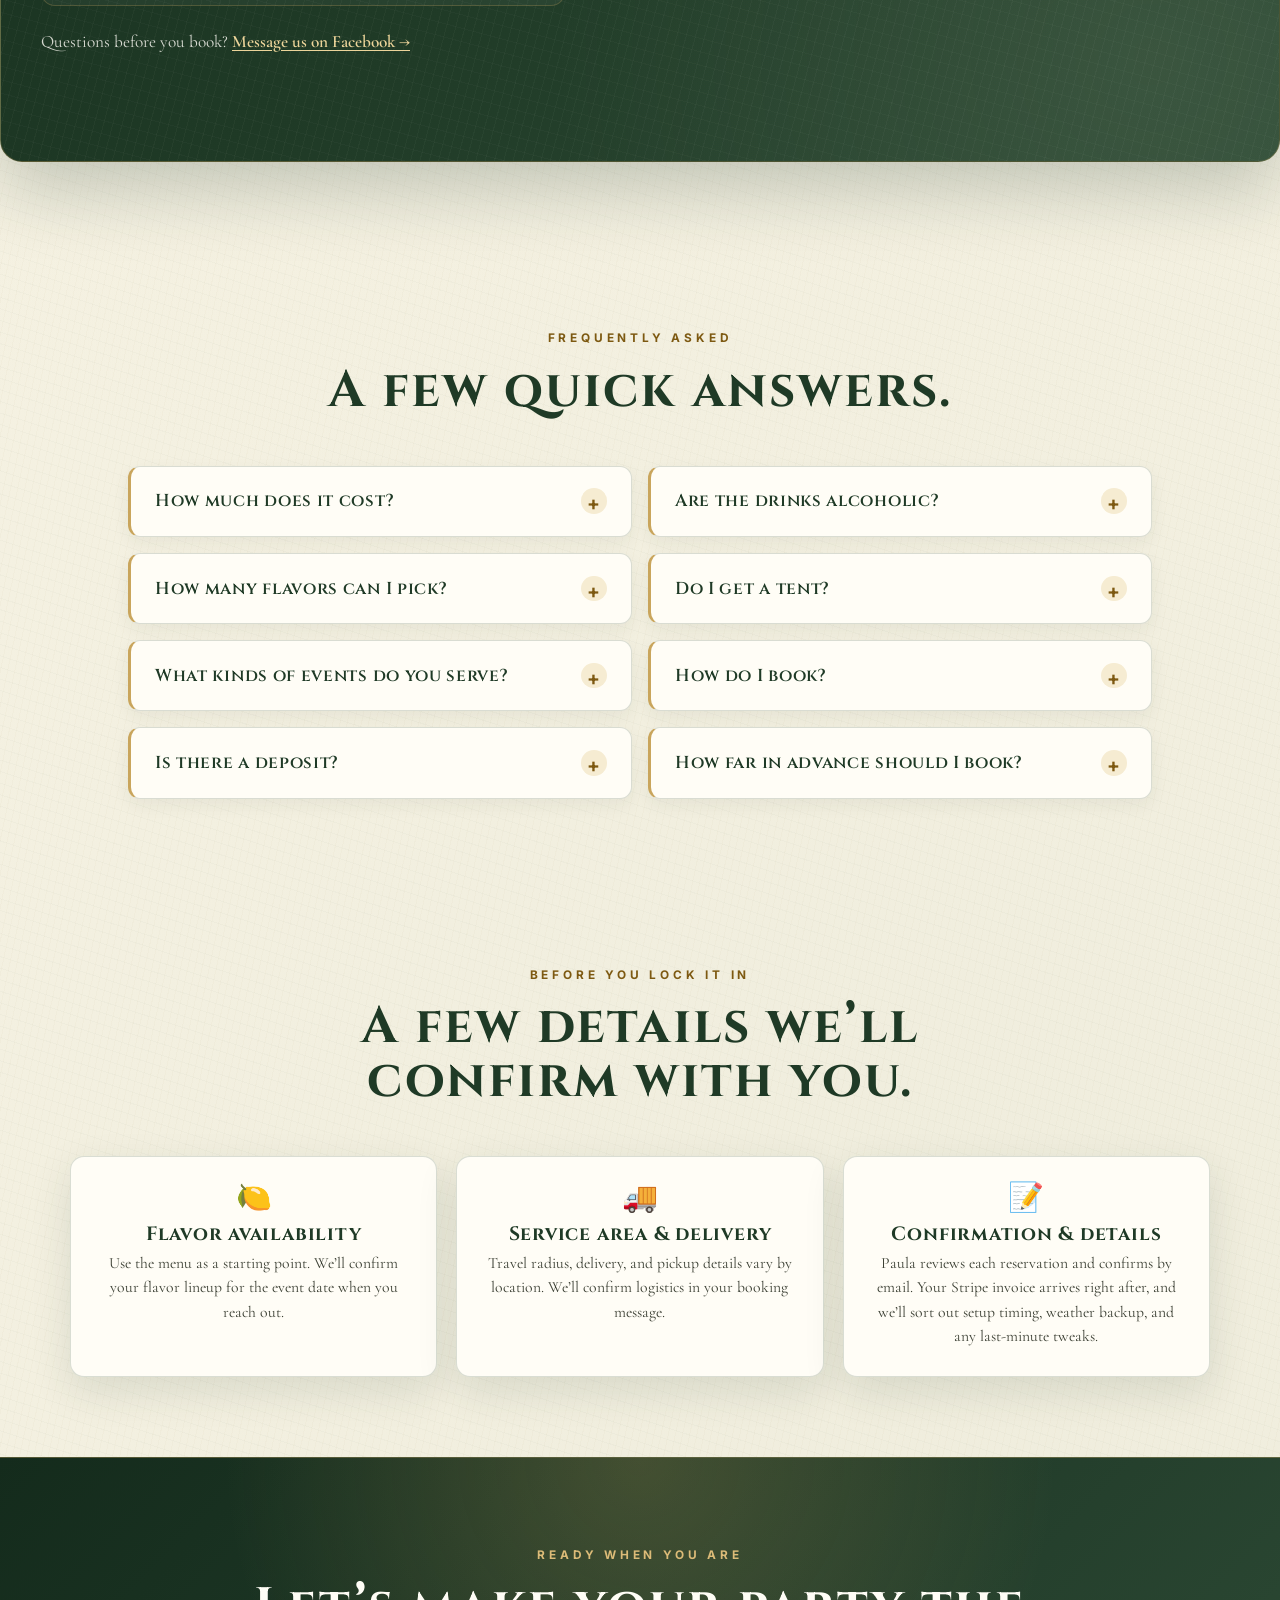
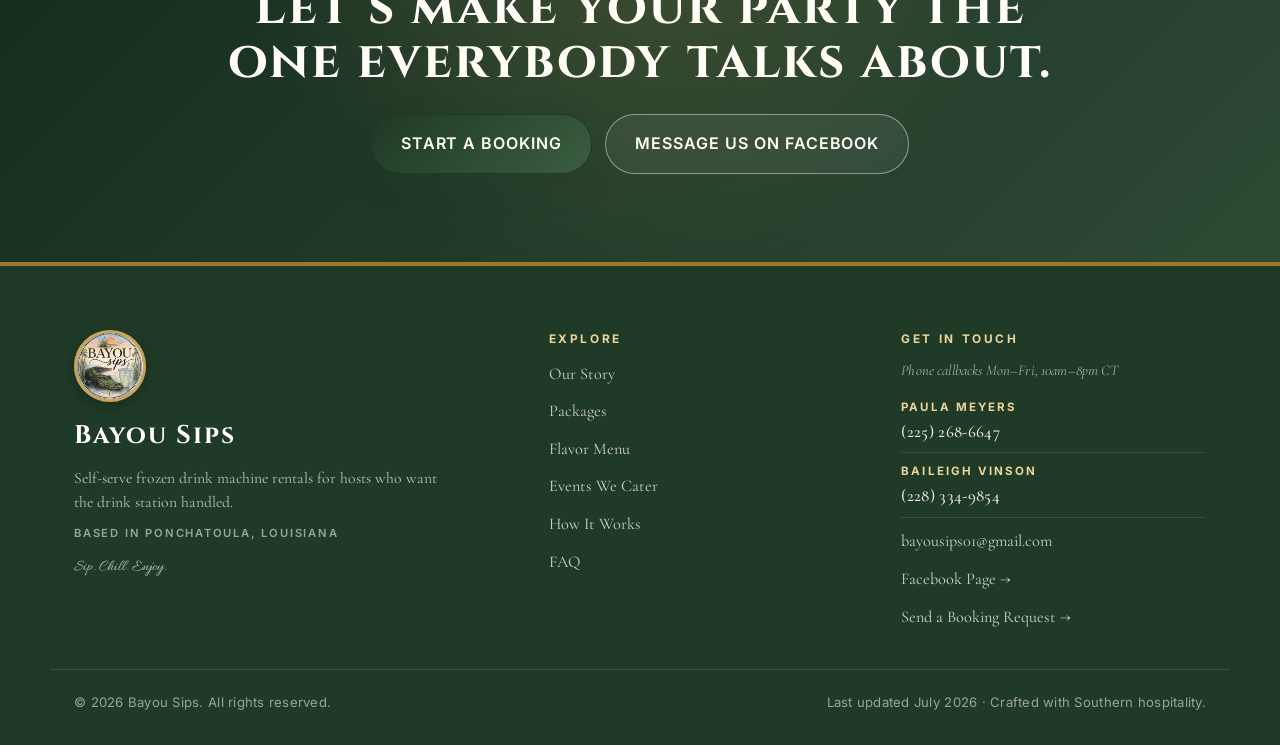
==== commit 67e63328: "copy: payment model — auto Stripe invoice on acceptance, due 24h before event Replaces the manual-Pa" ====
--- a/index.html
+++ b/index.html
@@ -25,7 +25,7 @@
     <link rel="preconnect" href="https://fonts.gstatic.com" crossorigin>
     <link rel="preload" as="image" href="assets/sipspackages.jpg" fetchpriority="high">
     <link href="https://fonts.googleapis.com/css2?family=Cinzel:wght@500;600;700;800&family=Cormorant+Garamond:ital,wght@0,400;0,500;0,600;0,700;1,400;1,500&family=Allura&family=Inter:wght@400;500;600;700&display=swap" rel="stylesheet">
-    <link rel="stylesheet" href="styles.css?v=1">
+    <link rel="stylesheet" href="styles.css?v=2">
     <script type="application/ld+json">
       {
         "@context": "https://schema.org",
@@ -339,7 +339,7 @@
                 "@type": "HowToStep",
                 "position": 3,
                 "name": "Reserve Your Date",
-                "text": "Open the calendar, pick a date, share your details. Reserving is free — a Stripe payment link comes by email within 24 hours."
+                "text": "Open the calendar, pick a date, share your details. Reserving is free. Your Stripe invoice arrives by email once Paula confirms."
               },
               {
                 "@type": "HowToStep",
@@ -399,7 +399,7 @@
                 "name": "How do I book?",
                 "acceptedAnswer": {
                   "@type": "Answer",
-                  "text": "Choose a package above and click Reserve. The calendar opens, you pick an available date and share your flavor and event details — reserving is free. Paula sends a secure Stripe payment link by email within 24 hours, due in 7 days. Card, Apple Pay, and Google Pay accepted."
+                  "text": "Choose a package above and click Reserve. The calendar opens, you pick an available date and share your flavor and event details. Reserving is free. Once Paula accepts your booking, a secure Stripe invoice arrives by email, due 24 hours before your event. Card, Apple Pay, and Google Pay accepted."
                 }
               },
               {
@@ -407,7 +407,7 @@
                 "name": "Is there a deposit?",
                 "acceptedAnswer": {
                   "@type": "Answer",
-                  "text": "There’s no deposit at booking — reserving your date is free. Paula sends a secure Stripe payment link by email within 24 hours for the full rental amount, due in 7 days."
+                  "text": "There’s no deposit at booking. Reserving your date is free. Once Paula accepts your booking, you’ll get a secure Stripe invoice by email for the full rental amount, due 24 hours before your event."
                 }
               },
               {
@@ -757,7 +757,7 @@
           <li>
             <span class="how-num" aria-hidden="true">03</span>
             <h3>Reserve Your Date</h3>
-            <p>Open the calendar, pick a date, share your details. Reserving is free &mdash; a Stripe payment link comes by email within 24 hours.</p>
+            <p>Open the calendar, pick a date, share your details. Reserving is free. Your Stripe invoice arrives by email once Paula confirms.</p>
           </li>
           <li>
             <span class="how-num" aria-hidden="true">04</span>
@@ -773,8 +773,9 @@
           <h2 id="booking-title">Pick a package, lock in your date.</h2>
           <p>
             Choose a package below to open the booking calendar. Pick an available date
-            and share your flavor and event details &mdash; reserving is free.
-            Paula sends a secure Stripe payment link by email within 24 hours, due in 7 days.
+            and share your flavor and event details. Reserving is free.
+            Once Paula accepts your booking, a secure Stripe invoice arrives by email,
+            due 24 hours before your event.
           </p>
 
           <div class="booking-facts" aria-label="What to expect when you book">
@@ -792,9 +793,9 @@
             <div class="booking-facts-col">
               <h3 class="booking-facts-heading">What happens next</h3>
               <ul>
-                <li>Your reservation request is submitted &mdash; no payment at this step</li>
+                <li>Your reservation request is submitted, with no payment at this step</li>
                 <li>Confirmation arrives by email once Paula reviews and accepts your booking</li>
-                <li>Paula then emails a secure Stripe payment link, due in 7 days</li>
+                <li>A secure Stripe invoice follows by email, due 24 hours before your event</li>
                 <li>We follow up to lock flavors and delivery timing</li>
                 <li>Bayou Sips delivers, sets up the cart and machine, and goes</li>
                 <li>Guests pour their own drinks for the duration of the event</li>
@@ -838,7 +839,7 @@
           </a>
 
           <ul class="booking-fineprint" aria-label="Booking policy">
-            <li><strong>Reserving is free.</strong> Paula reviews each booking and emails a secure Stripe payment link once accepted, due 7 days after the link is sent. Card, Apple Pay, and Google Pay accepted.</li>
+            <li><strong>Reserving is free.</strong> Paula reviews each booking; once she accepts, a secure Stripe invoice goes out by email, due 24 hours before your event. Card, Apple Pay, and Google Pay accepted.</li>
             <li><strong>Book at least 7 days ahead</strong> when you can. Need a sooner date? <a href="https://www.facebook.com/profile.php?id=61572368766729" target="_blank" rel="noreferrer">Message us</a> and we&rsquo;ll do our best to fit you in.</li>
             <li><strong>Confirmation arrives by email when Paula accepts your booking.</strong> Questions in the meantime? <a href="mailto:bayousips01@gmail.com">Email Paula</a> rather than rebooking.</li>
           </ul>
@@ -873,11 +874,11 @@
           </details>
           <details class="faq-item">
             <summary>How do I book?</summary>
-            <p>Choose a package above and click Reserve. The calendar opens, you pick an available date and share your flavor and event details &mdash; reserving is free. Paula sends a secure Stripe payment link by email within 24 hours, due in 7 days. Card, Apple Pay, and Google Pay accepted.</p>
+            <p>Choose a package above and click Reserve. The calendar opens, you pick an available date and share your flavor and event details. Reserving is free. Once Paula accepts your booking, a secure Stripe invoice arrives by email, due 24 hours before your event. Card, Apple Pay, and Google Pay accepted.</p>
           </details>
           <details class="faq-item">
             <summary>Is there a deposit?</summary>
-            <p>There&rsquo;s no deposit at booking &mdash; reserving your date is free. Paula sends a secure Stripe payment link by email within 24 hours for the full rental amount, due in 7 days.</p>
+            <p>There&rsquo;s no deposit at booking. Reserving your date is free. Once Paula accepts your booking, you&rsquo;ll get a secure Stripe invoice by email for the full rental amount, due 24 hours before your event.</p>
           </details>
           <details class="faq-item">
             <summary>How far in advance should I book?</summary>
@@ -905,7 +906,7 @@
           <article>
             <span class="confirm-icon" aria-hidden="true">&#128221;</span>
             <h3>Confirmation &amp; details</h3>
-            <p>Paula reviews each reservation and confirms by email. We follow up with a Stripe payment link, setup timing, weather backup, and any last-minute tweaks.</p>
+            <p>Paula reviews each reservation and confirms by email. Your Stripe invoice arrives right after, and we&rsquo;ll sort out setup timing, weather backup, and any last-minute tweaks.</p>
           </article>
         </div>
       </section>
--- a/styles.css
+++ b/styles.css
@@ -1798,7 +1798,11 @@
   .booking-cta-name { font-size: 1.05rem; }
   .booking-cta-price { font-size: 0.88rem; }
 
-  .primary-nav { gap: 0.55rem; font-size: 0.8rem; }
+  /* Wrap instead of scrolling off-canvas: at ~346px of content the last
+     link ("Book") sat past the right edge of a 320px viewport (audit
+     offscreen-element @320). flex-wrap only engages when the single row
+     genuinely can't fit, so wider viewports render exactly as before. */
+  .primary-nav { gap: 0.3rem 0.55rem; font-size: 0.8rem; flex-wrap: wrap; }
   .primary-nav a[href="#how-it-works"] { font-size: 0; letter-spacing: 0; }
   .primary-nav a[href="#how-it-works"]::before {
     content: "How";
